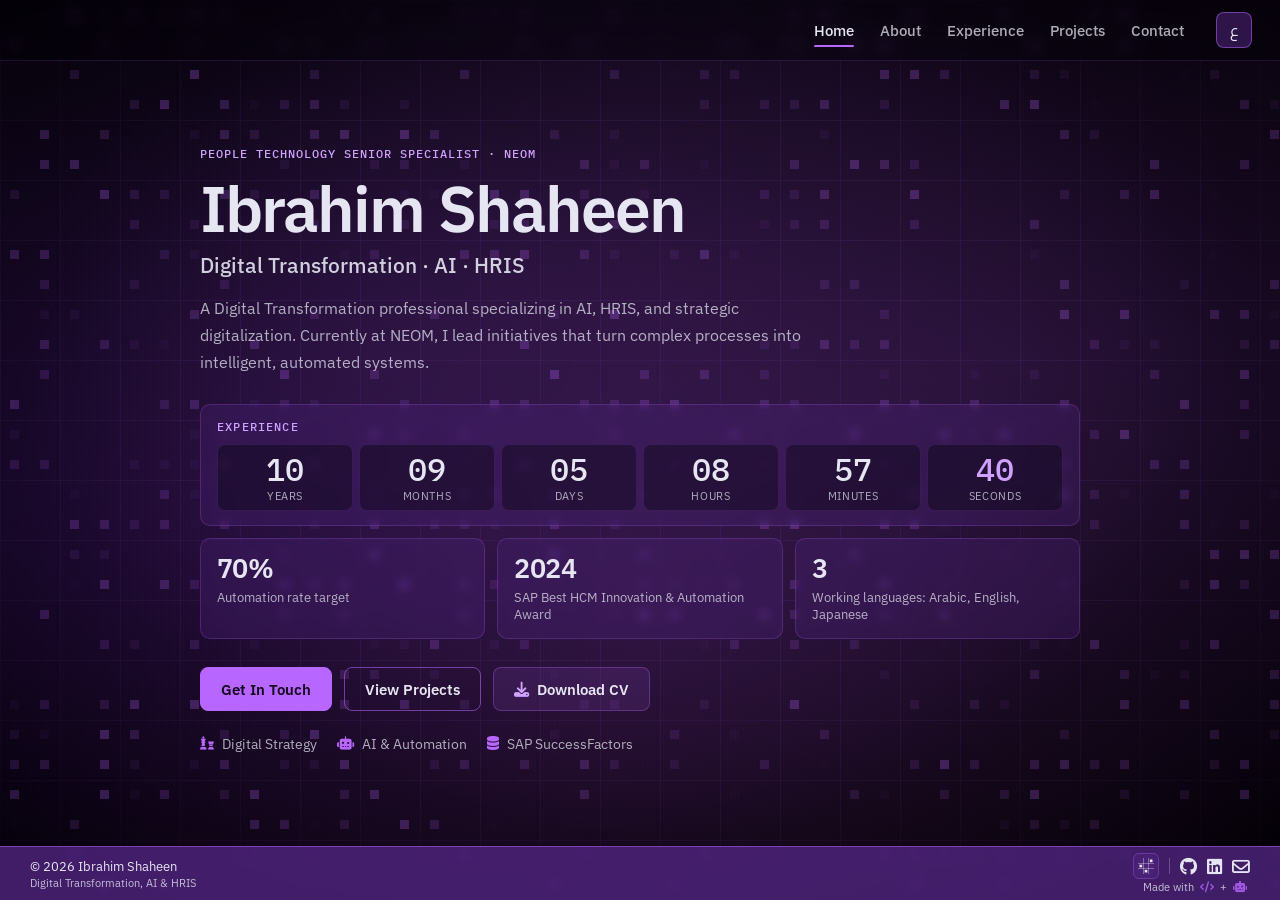
==== index.html @ 78eb13b9 "Redesign round 3: AI tools, a cleaner Experience page, readable surfaces - About: new AI Tools card " ====
<!doctype html>
<html lang="en">
    <head>
        <meta charset="UTF-8" />
        <meta http-equiv="X-UA-Compatible" content="IE=edge" />
        <meta name="viewport" content="width=device-width, initial-scale=1.0" />
        <meta
            name="description"
            content="Ibrahim Shaheen - Digital Transformation professional specializing in AI, HRIS, and strategic digitalization."
        />
        <meta property="og:title" content="Ibrahim Shaheen - Digital Transformation & AI" />
        <meta
            property="og:description"
            content="Digital Transformation professional specializing in AI, HRIS, and strategic digitalization."
        />
        <meta property="og:type" content="website" />
        <meta property="og:url" content="https://ibra.technology/" />
        <meta property="og:site_name" content="Ibra" />
        <!-- Pointed at a new filename rather than overwriting og-image.jpg, for two
             reasons: the starfield version is kept as-is so it can be switched back
             to, and social platforms cache preview images by URL — a new path forces
             LinkedIn and X to re-scrape instead of serving the old stars for weeks.
             Regenerate with tools/make-og-image.py. -->
        <meta property="og:image" content="https://ibra.technology/files/og-image-circuit.jpg" />
        <meta property="og:image:secure_url" content="https://ibra.technology/files/og-image-circuit.jpg" />
        <meta property="og:image:type" content="image/jpeg" />
        <meta property="og:image:width" content="1200" />
        <meta property="og:image:height" content="630" />
        <meta property="og:image:alt" content="Ibrahim Shaheen - Digital Transformation, AI & HRIS" />
        <meta name="twitter:card" content="summary_large_image" />
        <meta name="twitter:image" content="https://ibra.technology/files/og-image-circuit.jpg" />
        <title>Ibrahim Shaheen - Digital Transformation, AI &amp; HRIS</title>
        <link rel="icon" href="favicon.ico" sizes="any" />
        <link rel="icon" type="image/svg+xml" href="favicon.svg" />
        <link rel="icon" type="image/png" sizes="32x32" href="favicon-32.png" />
        <link rel="apple-touch-icon" href="apple-touch-icon.png" />
        <!-- Pre-paint setup, before the browser draws anything: language/direction and
             the backdrop preference, each taken from the URL (?lang=, ?backdrop=) if
             present and otherwise from storage, then remembered. Doing it here rather
             than in i18n.js means a shared link opens already in the right language
             and the backdrop never flashes in before being hidden. -->
        <script>
        (function(){
            var d=document.documentElement,q=new URLSearchParams(location.search),S=null;
            try{S=localStorage}catch(e){}
            // ?lang= wins over the stored preference, and is then remembered,
            // so a shared Arabic link keeps working as the visitor browses on.
            var lp=q.get("lang");
            var lang=((lp!==null?lp:(S&&S.getItem("lang")))==="ar")?"ar":"en";
            if(lp!==null&&S){try{S.setItem("lang",lang)}catch(e){}}
            d.setAttribute("lang",lang);
            d.setAttribute("dir",lang==="ar"?"rtl":"ltr");
            // ?backdrop=off|on, same precedence. ?stars= is what this was called
            // before the backdrop stopped being a starfield; still read so links
            // shared earlier keep working. Safe to drop once none are in use.
            var bp=q.get("backdrop");if(bp===null)bp=q.get("stars");
            var bs=S&&(S.getItem("backdrop")||S.getItem("starfield"));
            var bg=bp!==null?(bp==="off"?"off":"on"):(bs==="off"?"off":"on");
            if(bp!==null&&S){try{S.setItem("backdrop",bg)}catch(e){}}
            if(bg==="off")d.classList.add("no-backdrop");
        })();
        </script>
        <link rel="stylesheet" href="styles.css" />
        <link href="https://fonts.googleapis.com/css2?family=Cairo:wght@400;600;700&display=block" rel="stylesheet" />
        <script src="i18n.js" defer></script>
        <script src="circuit-bg.js" defer></script>
        <link href="https://fonts.googleapis.com/css2?family=IBM+Plex+Sans:wght@400;500;600;700&family=IBM+Plex+Mono:wght@400;500&display=block" rel="stylesheet">
        <link rel="preconnect" href="https://fonts.gstatic.com" crossorigin />
        <link rel="preconnect" href="https://cdnjs.cloudflare.com" crossorigin />
        <link rel="stylesheet" href="https://cdnjs.cloudflare.com/ajax/libs/font-awesome/6.6.0/css/all.min.css">
        <script type="application/ld+json">
        {
            "@context": "https://schema.org",
            "@type": "Person",
            "name": "Ibrahim Shaheen",
            "alternateName": "Ibra",
            "url": "https://ibra.technology/",
            "image": "https://ibra.technology/files/profile-thobe.webp",
            "email": "mailto:contact@ibra.technology",
            "jobTitle": "People Technology Senior Specialist",
            "description": "Digital Transformation professional specializing in AI, HRIS, and strategic digitalization.",
            "worksFor": { "@type": "Organization", "name": "NEOM" },
            "alumniOf": { "@type": "CollegeOrUniversity", "name": "Tokyo University of Technology" },
            "knowsLanguage": ["ar", "en", "ja"],
            "knowsAbout": [
                "Digital Transformation",
                "HRIS",
                "SAP SuccessFactors",
                "Applied AI",
                "Automation & RPA",
                "People Analytics"
            ],
            "award": "SAP Best HCM Innovation & Automation Award - KSA (2024)",
            "sameAs": [
                "https://github.com/ibra-exe",
                "https://www.linkedin.com/in/ibrahim-shaheen/"
            ]
        }
        </script>
    </head>

    <body>
        <!-- The purple wash and nebula clouds: depth and brand colour, kept. -->
        <div class="nebula nebula-1"></div>
        <div class="nebula nebula-2"></div>
        <div class="nebula nebula-3"></div>

        <!-- Trace grid plus the slow pixel lattice on it (circuit-bg.js). These replace
             the literal starfield: the star *dots* were the only thing that read as
             "outer space", while the purple wash behind them is just depth. -->
        <div class="circuit-grid"></div>
        <canvas id="circuit-cells" class="circuit-cells" aria-hidden="true"></canvas>

        <!-- Retired star layers. Commented out rather than deleted so this is a
             one-line revert while the new backdrop is on trial; the markup and the
             now-dead CSS go for good if it is kept.
        <div class="stars-medium"></div>
        <div class="stars-large"></div>
        <div class="star-cluster star-cluster-1"></div>
        <div class="star-cluster star-cluster-2"></div>
        <div class="star-cluster star-cluster-3"></div>
        <div class="star-cluster star-cluster-4"></div>
        <div class="bright-star bright-star-1"></div>
        <div class="bright-star bright-star-2"></div>
        <div class="bright-star bright-star-3"></div>
        <div class="bright-star bright-star-4"></div>
        <div class="bright-star bright-star-5"></div>
        <div class="bright-star bright-star-6"></div>
        -->

        

        <!-- One compact bar on every page: name (also the way home), nav, controls.
             The large name used to sit on its own row above the nav on every page,
             costing 161px - 18% of a 900px screen - before any content started.
             It now appears large only in the Home hero, where it is the headline.

             The backdrop toggle is in the footer on desktop; it is a preference, not
             something anyone visits a CV to do, so it does not earn the top-right
             corner. Phones hide the footer, so they keep a copy here (.bar-only), and
             i18n.js wires every .backdrop-toggle rather than a single id. -->
        <div class="site-bar">
            <header><h1><a href="home.html" class="bar-name" onclick="event.preventDefault(); loadContent('home.html')" data-ar="إبراهيم شاهين">Ibrahim Shaheen</a></h1></header>
            <nav class="navbar" aria-label="Primary">
            <a href="home.html" onclick="event.preventDefault(); loadContent('home.html')"><i class="fas fa-house"></i><span data-ar="الرئيسية">Home</span></a>
            <a href="about.html" onclick="event.preventDefault(); loadContent('about.html')"><i class="fas fa-user"></i><span data-ar="نبذة">About</span></a>
            <a href="experience.html" onclick="event.preventDefault(); loadContent('experience.html')"><i class="fas fa-briefcase"></i><span data-ar="الخبرة">Experience</span></a>
            <a href="projects.html" onclick="event.preventDefault(); loadContent('projects.html')"><i class="fas fa-folder-open"></i><span data-ar="المشاريع">Projects</span></a>
            <a href="contact.html" onclick="event.preventDefault(); loadContent('contact.html')"><i class="fas fa-envelope"></i><span data-ar="تواصل">Contact</span></a>
        </nav>
            <div class="bar-controls">
                <button type="button" class="backdrop-toggle bar-only" aria-pressed="true" aria-label="Turn off the background">
                    <svg class="backdrop-icon" viewBox="0 0 24 24" width="24" height="24" aria-hidden="true" focusable="false">
                <g fill="none" stroke="currentColor" stroke-width="1" opacity="0.55" shape-rendering="crispEdges">
                    <path d="M8.5 0v24M15.5 0v24M0 8.5h24M0 15.5h24" />
                </g>
                <g fill="currentColor">
                    <rect x="2.25" y="10" width="4" height="4" />
                    <rect x="17.75" y="2.25" width="4" height="4" />
                    <rect x="10" y="17.75" width="4" height="4" />
                </g>
            </svg>
                </button>
                <button type="button" id="lang-toggle" class="lang-toggle" aria-label="التبديل إلى العربية">ع</button>
            </div>
        </div>

        <iframe id="contentFrame" src="home.html" title="Page Content" allowtransparency="true"></iframe>

        <footer>
            <div class="footer-content">
                <div class="footer-section">
                    <div class="copyright">© <span id="year">2026</span> <span data-ar="إبراهيم شاهين">Ibrahim Shaheen</span></div>
                    <div class="footer-tagline" data-ar="التحوّل الرقمي، الذكاء الاصطناعي، وأنظمة الموارد البشرية">
                        Digital Transformation, AI &amp; HRIS
                    </div>
                </div>

                <div class="footer-section">
                    <div class="social-links-footer">
                        <button type="button" class="backdrop-toggle footer-only" aria-pressed="true" aria-label="Turn off the background">
                            <svg class="backdrop-icon" viewBox="0 0 24 24" width="24" height="24" aria-hidden="true" focusable="false">
                <g fill="none" stroke="currentColor" stroke-width="1" opacity="0.55" shape-rendering="crispEdges">
                    <path d="M8.5 0v24M15.5 0v24M0 8.5h24M0 15.5h24" />
                </g>
                <g fill="currentColor">
                    <rect x="2.25" y="10" width="4" height="4" />
                    <rect x="17.75" y="2.25" width="4" height="4" />
                    <rect x="10" y="17.75" width="4" height="4" />
                </g>
            </svg>
                        </button>
                        <span class="footer-divider" aria-hidden="true"></span>
                        <a
                            href="https://github.com/ibra-exe"
                            target="_blank"
                            rel="noopener"
                            aria-label="GitHub"
                            ><i class="fab fa-github"></i
                        ></a>
                        <a
                            href="https://www.linkedin.com/in/ibrahim-shaheen/"
                            target="_blank"
                            rel="noopener"
                            aria-label="LinkedIn"
                            ><i class="fab fa-linkedin"></i
                        ></a>
                        <!-- X (hidden for now)
                        <a
                            href="https://x.com/ibrahimium"
                            target="_blank"
                            rel="noopener"
                            aria-label="X"
                            class="x-icon"
                            >𝕏</a
                        >
                        -->
                        <a href="mailto:contact@ibra.technology" aria-label="Email"
                            ><i class="far fa-envelope"></i
                        ></a>
                    </div>
                    <div class="footer-credit">
                        Made with <i class="fas fa-code"></i> +
                        <i class="fas fa-robot"></i>
                    </div>
                </div>
            </div>

        </footer>

        <script>
            // Keep the footer year current without touching the markup each January
            (function () {
                const y = document.getElementById("year");
                if (y) y.textContent = new Date().getFullYear();
            })();

            const frame = document.getElementById("contentFrame");

            function resizeFrame() {
                try {
                    const body = frame.contentDocument && frame.contentDocument.body;
                    if (body) {
                        frame.style.height = "0px";
                        frame.style.height = body.scrollHeight + "px";
                    }
                } catch(e) {}
            }

            /* ---- Shareable URLs ----
               The visible page lives in the query string (?page=projects) rather
               than a #fragment, on purpose: assigning location.hash triggers the
               browser's scroll-to-fragment behaviour, which is the same class of
               bug as the iOS viewport jump that `href="#"` used to cause here.
               pushState never scrolls.
               Preferences (?lang, ?stars) are read pre-paint in <head> and are
               kept in the URL by i18n.js, so whatever is in the address bar is
               always a faithful, shareable snapshot of what you are looking at. */
            const PAGES = ["home", "about", "experience", "projects", "contact"];
            const TITLES = {
                home: "Ibrahim Shaheen - Digital Transformation, AI & HRIS",
                about: "About - Ibrahim Shaheen",
                experience: "Experience - Ibrahim Shaheen",
                projects: "Projects - Ibrahim Shaheen",
                contact: "Contact - Ibrahim Shaheen"
            };

            /* Whitelisted so ?page= can never point the iframe somewhere unintended
               (e.g. a protocol-relative //host path). */
            function pageFromUrl() {
                const p = new URLSearchParams(location.search).get("page");
                return PAGES.indexOf(p) !== -1 ? p : "home";
            }

            function setActiveNav(page) {
                document.querySelectorAll(".navbar a").forEach(function (a) {
                    if (a.getAttribute("href") === page + ".html") {
                        a.setAttribute("aria-current", "page");
                    } else {
                        a.removeAttribute("aria-current");
                    }
                });
            }

            /* Tracked in a variable, not read back off the src attribute: writing to
               src (even to the value it already has) starts a navigation and pushes a
               history entry. Seeded with the value hardcoded in the markup. */
            let currentPage = "home";
            document.documentElement.dataset.page = "home";

            function applyPage(page, history_mode) {
                if (currentPage !== page) {
                    /* location.replace, not frame.src: assigning src pushes a session
                       history entry for the iframe, so every tab change cost TWO
                       entries and Back rewound the iframe while the parent URL stood
                       still. replace() swaps the frame's entry in place, leaving our
                       pushState entries as the only ones Back/Forward walks. */
                    const target = page + ".html";
                    try { frame.contentWindow.location.replace(target); }
                    catch (e) { frame.src = target; }
                    frame.dataset.page = page;
                    document.documentElement.dataset.page = page;
                    currentPage = page;
                }
                document.title = TITLES[page];
                frame.setAttribute("title", TITLES[page]);
                setActiveNav(page);
                if (history_mode) {
                    const q = new URLSearchParams(location.search);
                    if (page === "home") q.delete("page"); else q.set("page", page);
                    const qs = q.toString();
                    history[history_mode](
                        { page: page },
                        "",
                        location.pathname + (qs ? "?" + qs : "")
                    );
                }
            }

            // Accepts "projects" or the legacy "projects.html" used by in-page links
            function loadContent(page) {
                applyPage(String(page).replace(/\.html$/, ""), "pushState");
            }

            // Back/Forward should walk the tabs, not desync from them
            window.addEventListener("popstate", function () {
                applyPage(pageFromUrl(), null);
            });

            // Honour ?page= on arrival (the iframe's hardcoded src covers no-JS)
            applyPage(pageFromUrl(), "replaceState");

            // Projects opens its details in a dialog inside the frame; dim the bar and
            // footer around it. Same-origin messages only.
            window.addEventListener("message", function (e) {
                if (e.origin !== location.origin || !e.data || e.data.type !== "project-dialog") return;
                document.documentElement.classList.toggle("frame-modal", !!e.data.open);
            });

            frame.addEventListener("load", function () {
                document.documentElement.classList.remove("frame-modal");
                resizeFrame();
                try { window.i18nApply(frame.contentDocument); } catch(e) {}
                try {
                    const observer = new ResizeObserver(resizeFrame);
                    observer.observe(frame.contentDocument.body);
                } catch(e) {}
            });
        </script>
    </body>
</html>
---- styles.css ----
:root {
    --primary-color: #502580;
    --primary-hover: #6f3399;
    --text-color: #e6e6f2;
    --glow-color: #b766ff;
    --font-main: 'Chakra Petch', 'Arial', sans-serif;
    --font-special: 'Orbitron', sans-serif;
    --footer-height: 55px;
}

/* `*` does NOT match ::before/::after, and box-sizing is not inherited, so
   pseudo-elements were silently falling back to content-box. That is what kept the
   timeline circles off-centre: .left::after sets width:24px AND border:3px, so it
   painted 30px wide and its visual centre sat 3px right of where `left` implied.
   Including the pseudo-elements here makes width mean the painted width, so the
   circle maths finally matches what you see.
   Verified safe: the only other pseudo-elements that touch border/padding are
   body::before / body::after, and both set `border: none; padding: 0`. */
*,
*::before,
*::after {
    box-sizing: border-box;
    margin: 0;
    padding: 0;
}

html {
    width: 100%;
    height: 100%;
    overflow: hidden;
    margin: 0;
    padding: 0;
    border: none;
    outline: none;
    -webkit-text-size-adjust: 100%;
    text-size-adjust: 100%;
}

body {
    width: 100%;
    height: 100%;
    overflow: hidden;
    margin: 0;
    padding: 0;
    padding-bottom: var(--footer-height);
    border: none;
    outline: none;
    font-family: var(--font-main);
    background-color: #020004;
    color: var(--text-color);
    position: relative;
    display: flex;
    flex-direction: column;
    -webkit-tap-highlight-color: rgba(183, 102, 255, 0.2);
}

/* CSS-based space background */
body::before {
    content: '';
    position: absolute;
    top: 0;
    left: 0;
    right: 0;
    bottom: 0;
    width: 100vw;
    height: 100vh;
    background: 
        radial-gradient(ellipse at 30% 40%, rgba(80, 37, 128, 0.25) 0%, rgba(0, 0, 0, 0) 70%),
        radial-gradient(ellipse at 80% 40%, rgba(111, 51, 153, 0.25) 0%, rgba(0, 0, 0, 0) 70%),
        radial-gradient(ellipse at 50% 70%, rgba(173, 78, 188, 0.15) 0%, rgba(0, 0, 0, 0) 75%),
        radial-gradient(ellipse at 15% 60%, rgba(68, 14, 132, 0.2) 0%, rgba(0, 0, 0, 0) 60%);
    z-index: -3;
    pointer-events: none;
    border: none;
    outline: none;
    box-shadow: none;
    margin: 0;
    padding: 0;
}

/* Stars effect - First layer (small stars) */
body::after {
    content: '';
    position: fixed;
    top: 0;
    left: 0;
    right: 0;
    bottom: 0;
    width: 100vw;
    height: 100vh;
    background-image: 
        radial-gradient(1px 1px at 17px 41px, #fff, rgba(0, 0, 0, 0)),
        radial-gradient(1px 1px at 53px 76px, #fff, rgba(0, 0, 0, 0)),
        radial-gradient(1px 1px at 85px 112px, #fff, rgba(0, 0, 0, 0)),
        radial-gradient(1px 1px at 119px 163px, #fff, rgba(0, 0, 0, 0)),
        radial-gradient(1px 1px at 142px 203px, #fff, rgba(0, 0, 0, 0)),
        radial-gradient(1px 1px at 176px 267px, #fff, rgba(0, 0, 0, 0)),
        radial-gradient(1px 1px at 211px 321px, #fff, rgba(0, 0, 0, 0)),
        radial-gradient(1px 1px at 237px 298px, #fff, rgba(0, 0, 0, 0)),
        radial-gradient(1px 1px at 269px 247px, #fff, rgba(0, 0, 0, 0)),
        radial-gradient(1px 1px at 293px 188px, #fff, rgba(0, 0, 0, 0)),
        radial-gradient(1px 1px at 318px 143px, #fff, rgba(0, 0, 0, 0)),
        radial-gradient(1px 1px at 342px 205px, #fff, rgba(0, 0, 0, 0)),
        radial-gradient(1px 1px at 367px 264px, #fff, rgba(0, 0, 0, 0)),
        radial-gradient(1px 1px at 389px 307px, #fff, rgba(0, 0, 0, 0)),
        radial-gradient(1px 1px at 418px 371px, #fff, rgba(0, 0, 0, 0)),
        radial-gradient(1px 1px at 437px 432px, #fff, rgba(0, 0, 0, 0)),
        radial-gradient(1px 1px at 461px 488px, #fff, rgba(0, 0, 0, 0)),
        radial-gradient(1px 1px at 482px 537px, #fff, rgba(0, 0, 0, 0)),
        radial-gradient(1px 1px at 513px 583px, #fff, rgba(0, 0, 0, 0)),
        radial-gradient(1px 1px at 546px 561px, #fff, rgba(0, 0, 0, 0)),
        radial-gradient(1px 1px at 573px 512px, #fff, rgba(0, 0, 0, 0)),
        radial-gradient(1px 1px at 594px 464px, #fff, rgba(0, 0, 0, 0)),
        radial-gradient(1px 1px at 623px 423px, #fff, rgba(0, 0, 0, 0)),
        radial-gradient(1px 1px at 651px 391px, #fff, rgba(0, 0, 0, 0)),
        radial-gradient(1px 1px at 678px 342px, #fff, rgba(0, 0, 0, 0)),
        radial-gradient(1px 1px at 703px 312px, #fff, rgba(0, 0, 0, 0)),
        radial-gradient(1px 1px at 731px 356px, #fff, rgba(0, 0, 0, 0)),
        radial-gradient(1px 1px at 763px 419px, #fff, rgba(0, 0, 0, 0)),
        radial-gradient(1px 1px at 792px 463px, #fff, rgba(0, 0, 0, 0)),
        radial-gradient(1px 1px at 824px 412px, #fff, rgba(0, 0, 0, 0)),
        radial-gradient(1px 1px at 857px 367px, #fff, rgba(0, 0, 0, 0)),
        radial-gradient(1px 1px at 889px 337px, #fff, rgba(0, 0, 0, 0)),
        radial-gradient(1px 1px at 915px 403px, #fff, rgba(0, 0, 0, 0)),
        radial-gradient(1px 1px at 943px 467px, #fff, rgba(0, 0, 0, 0)),
        radial-gradient(1px 1px at 973px 517px, #fff, rgba(0, 0, 0, 0)),
        radial-gradient(1px 1px at 998px 553px, #fff, rgba(0, 0, 0, 0));
    background-size: 1000px 600px;
    background-repeat: repeat;
    z-index: -1;
    opacity: 0.7;
    pointer-events: none;
    border: none;
    outline: none;
    box-shadow: none;
    margin: 0;
    padding: 0;
}

/* Second layer of stars (medium stars) */
.stars-medium {
    position: fixed;
    top: 0;
    left: 0;
    right: 0;
    bottom: 0;
    width: 100vw;
    height: 100vh;
    background-image: 
        radial-gradient(1.5px 1.5px at 39px 47px, #fff, rgba(0, 0, 0, 0)),
        radial-gradient(1.5px 1.5px at 87px 94px, #fff, rgba(0, 0, 0, 0)),
        radial-gradient(1.5px 1.5px at 132px 158px, #fff, rgba(0, 0, 0, 0)),
        radial-gradient(1.5px 1.5px at 183px 219px, #fff, rgba(0, 0, 0, 0)),
        radial-gradient(1.5px 1.5px at 227px 173px, #fff, rgba(0, 0, 0, 0)),
        radial-gradient(1.5px 1.5px at 271px 129px, #fff, rgba(0, 0, 0, 0)),
        radial-gradient(1.5px 1.5px at 317px 203px, #fff, rgba(0, 0, 0, 0)),
        radial-gradient(1.5px 1.5px at 361px 257px, #fff, rgba(0, 0, 0, 0)),
        radial-gradient(1.5px 1.5px at 408px 309px, #fff, rgba(0, 0, 0, 0)),
        radial-gradient(1.5px 1.5px at 453px 363px, #fff, rgba(0, 0, 0, 0)),
        radial-gradient(1.5px 1.5px at 496px 312px, #fff, rgba(0, 0, 0, 0)),
        radial-gradient(1.5px 1.5px at 543px 264px, #fff, rgba(0, 0, 0, 0)),
        radial-gradient(1.5px 1.5px at 587px 318px, #fff, rgba(0, 0, 0, 0)),
        radial-gradient(1.5px 1.5px at 631px 371px, #fff, rgba(0, 0, 0, 0)),
        radial-gradient(1.5px 1.5px at 679px 427px, #fff, rgba(0, 0, 0, 0)),
        radial-gradient(1.5px 1.5px at 723px 489px, #fff, rgba(0, 0, 0, 0)),
        radial-gradient(1.5px 1.5px at 776px 537px, #fff, rgba(0, 0, 0, 0)),
        radial-gradient(1.5px 1.5px at 823px 479px, #fff, rgba(0, 0, 0, 0)),
        radial-gradient(1.5px 1.5px at 872px 417px, #fff, rgba(0, 0, 0, 0)),
        radial-gradient(1.5px 1.5px at 916px 357px, #fff, rgba(0, 0, 0, 0));
    background-size: 950px 650px;
    background-repeat: repeat;
    z-index: -1;
    opacity: 0.35;
    border: none;
    outline: none;
    box-shadow: none;
    margin: 0;
    padding: 0;
}

/* Third layer of stars (large stars) */
.stars-large {
    position: fixed;
    top: 0;
    left: 0;
    right: 0;
    bottom: 0;
    width: 100vw;
    height: 100vh;
    background-image: 
        radial-gradient(2px 2px at 67px 83px, rgba(255, 255, 255, 0.9), rgba(0, 0, 0, 0)),
        radial-gradient(2px 2px at 132px 163px, rgba(255, 255, 255, 0.9), rgba(0, 0, 0, 0)),
        radial-gradient(2px 2px at 194px 237px, rgba(255, 255, 255, 0.9), rgba(0, 0, 0, 0)),
        radial-gradient(2px 2px at 263px 194px, rgba(255, 255, 255, 0.9), rgba(0, 0, 0, 0)),
        radial-gradient(2px 2px at 337px 283px, rgba(255, 255, 255, 0.9), rgba(0, 0, 0, 0)),
        radial-gradient(2px 2px at 413px 349px, rgba(255, 255, 255, 0.9), rgba(0, 0, 0, 0)),
        radial-gradient(2px 2px at 476px 417px, rgba(255, 255, 255, 0.9), rgba(0, 0, 0, 0)),
        radial-gradient(2px 2px at 524px 358px, rgba(255, 255, 255, 0.9), rgba(0, 0, 0, 0)),
        radial-gradient(2px 2px at 591px 293px, rgba(255, 255, 255, 0.9), rgba(0, 0, 0, 0)),
        radial-gradient(2px 2px at 657px 346px, rgba(255, 255, 255, 0.9), rgba(0, 0, 0, 0)),
        radial-gradient(2px 2px at 713px 413px, rgba(255, 255, 255, 0.9), rgba(0, 0, 0, 0)),
        radial-gradient(2px 2px at 773px 481px, rgba(255, 255, 255, 0.9), rgba(0, 0, 0, 0)),
        radial-gradient(2px 2px at 827px 423px, rgba(255, 255, 255, 0.9), rgba(0, 0, 0, 0)),
        radial-gradient(2px 2px at 895px 371px, rgba(255, 255, 255, 0.9), rgba(0, 0, 0, 0));
    background-size: 900px 700px;
    background-repeat: repeat;
    z-index: -1;
    opacity: 0.3;
    border: none;
    outline: none;
    box-shadow: none;
    margin: 0;
    padding: 0;
}

/* Special bright stars - More randomly positioned */
.bright-star {
    position: fixed;
    width: 3px;
    height: 3px;
    background: rgba(255, 255, 255, 0.9);
    border-radius: 50%;
    box-shadow: 0 0 10px 2px rgba(255, 255, 255, 0.8), 0 0 20px 6px var(--glow-color);
    z-index: -1;
    pointer-events: none;
    border: none;
    outline: none;
    margin: 0;
    padding: 0;
}
.bright-star-1 {
    top: 15%;
    left: 23%;
}

.bright-star-2 {
    top: 42%;
    left: 78%;
}

.bright-star-3 {
    top: 73%;
    left: 33%;
}

.bright-star-4 {
    top: 27%;
    left: 57%;
}

.bright-star-5 {
    top: 63%;
    left: 82%;
}

.bright-star-6 {
    top: 82%;
    left: 12%;
}

/* Star nebula effect */
.nebula {
    position: fixed;
    top: 0;
    left: 0;
    width: 100vw;
    height: 100vh;
    right: 0;
    bottom: 0;
    pointer-events: none;
    z-index: -1;
    opacity: 0.15;
    border: none;
    outline: none;
    box-shadow: none;
    margin: 0;
    padding: 0;
}

.nebula-1 {
    background: radial-gradient(ellipse at 30% 40%, rgba(183, 102, 255, 0.15) 0%, rgba(0, 0, 0, 0) 70%);
}

.nebula-2 {
    background: radial-gradient(ellipse at 70% 60%, rgba(132, 61, 198, 0.15) 0%, rgba(0, 0, 0, 0) 70%);
}

.nebula-3 {
    background: radial-gradient(ellipse at 50% 20%, rgba(168, 99, 230, 0.15) 0%, rgba(0, 0, 0, 0) 70%);
}

header {
    font-family: var(--font-special);
    font-size: 3rem;
    text-align: center;
    padding: 15px 0;
    margin: 20px 0 10px;
    text-shadow: 0 0 8px var(--glow-color);
    flex-shrink: 0;
}

.navbar {
    text-align: center;
    margin-bottom: 15px;
    padding: 0 10px;
    flex-shrink: 0;
}

.navbar a {
    display: inline-block;
    padding: 10px 20px;
    margin: 0 10px;
    background-color: var(--primary-color);
    color: var(--text-color);
    text-decoration: none;
    border-radius: 5px;
    transition: background-color 0.15s, transform 0.15s;
}

/* Nav icons are for the mobile bottom bar only; hidden on desktop */
.navbar a i {
    display: none;
}

.navbar a:hover {
    background-color: var(--primary-hover);
    transform: translateY(-3px);
}

footer {
    text-align: center;
    padding: 6px 0;
    background-color: rgba(80, 37, 128, 0.8);
    color: var(--text-color);
    position: fixed;
    bottom: 0;
    left: 0;
    right: 0;
    width: 100%;
    border-top: 1px solid rgba(183, 102, 255, 0.5);
    -webkit-backdrop-filter: blur(5px);
    backdrop-filter: blur(5px);
    z-index: 100;
}

.footer-content {
    display: flex;
    justify-content: space-between;
    align-items: center;
    width: 100%;
    padding: 0 30px;
    box-sizing: border-box;
}

.footer-section {
    flex: 1;
    display: flex;
    flex-direction: column;
    align-items: flex-start;
}

.footer-section:last-child {
    align-items: flex-end;
}

.copyright {
    font-family: var(--font-main);
    font-size: 0.8rem;
    margin-bottom: 1px;
    text-align: left;
}

.footer-tagline {
    font-size: 0.7rem;
    opacity: 0.8;
    text-align: left;
}

.social-links-footer {
    display: flex;
    gap: 10px;
    margin-bottom: 1px;
    justify-content: flex-end;
}

.social-links-footer a {
    color: var(--text-color);
    font-size: 1.1rem;
    transition: color 0.3s, transform 0.3s;
}

.social-links-footer a:hover {
    color: var(--glow-color);
    transform: translateY(-2px);
}

.footer-credit {
    font-size: 0.7rem;
    opacity: 0.8;
    text-align: right;
}

.footer-credit i {
    color: var(--glow-color);
    margin: 0 3px;
}

footer a, footer a:hover {
    color: inherit;
    text-decoration: none;
    transition: color 0.3s;
}

footer a:hover {
    color: #e0e0e0;
}

.home-container {
    position: relative;
    min-height: 100%;
    width: 100%;
    display: flex;
    justify-content: center;
    align-items: flex-start;
    overflow: visible;
    padding: 15px 10px 25px;
}

.home-layout {
    display: flex;
    flex-direction: column;
    align-items: center;
    max-width: 680px;
    width: 100%;
    z-index: 2;
    gap: 20px;
}

.home-top-row {
    display: flex;
    flex-direction: row;
    align-items: center;
    gap: 40px;
    width: 100%;
}

.home-photo {
    display: flex;
    justify-content: center;
    align-items: center;
    flex-shrink: 0;
}

.home-photo .profile-frame {
    width: 220px;
    border: 2px solid var(--glow-color);
    border-radius: 10px;
    padding: 5px;
    box-shadow: 0 0 15px var(--glow-color);
    background-color: rgba(0, 0, 0, 0.3);
}

#home-profile-pic {
    width: 100%;
    display: block;
    border-radius: 5px;
}

@media screen and (max-width: 700px) {
    .home-layout {
        gap: 15px;
    }

    .home-top-row {
        flex-direction: column;
        align-items: center;
        gap: 15px;
    }

    .home-photo .profile-frame {
        width: 140px;
    }

    .home-text-box {
        text-align: center;
        width: 100%;
    }

    /* The three highlight cards deliberately do NOT stack here. They used to, from
       700px down, which left three ~200px cards in a column with half the width
       empty on a 610px screen. The column layout that mobile actually wants — cards
       full width, icon beside the text rather than above it — is defined in the
       600px block further down, and it is the only place that needs it. Everything
       this used to declare (flex-direction, width, gap, justify-content) is either
       restated there or comes from the base rules, so removing it lost nothing.
       Between 601 and 700px the cards now sit in a row at max-width 180px: three of
       those plus two 12px gaps is 564px, inside the 570px of content width a 610px
       viewport gives, and flex-shrink covers the last few pixels down to 601. */

    .cta-buttons {
        flex-direction: column;
        align-items: center;
        width: 100%;
    }

    .cta-button {
        width: 100%;
        max-width: 320px;
    }
}

.home-content-wrapper {
    position: relative;
    z-index: 2;
    max-width: 800px;
    width: 100%;
    padding: 20px;
    display: flex;
    flex-direction: column;
    align-items: center;
}

.home-text-box {
    background: rgba(80, 37, 128, 0.25);
    border: 1px solid rgba(183, 102, 255, 0.3);
    border-radius: 10px;
    padding: 20px 25px;
    -webkit-backdrop-filter: blur(8px);
    backdrop-filter: blur(8px);
    box-shadow: 0 0 20px rgba(183, 102, 255, 0.1);
    flex: 1;
}

.home-content {
    font-family: var(--font-main);
    font-size: 1.2rem;
    color: var(--text-color);
    text-align: left;
    white-space: pre-wrap;
    overflow: visible;
    min-height: 80px;
    max-width: 800px;
    position: relative;
    padding-bottom: 10px;
    line-height: 1.5;
}

/* Typewriter caret.

   This used to be `position: absolute` with no offsets, which leaves the browser
   to resolve its STATIC POSITION — the spot it "would have" occupied in flow.
   Engines disagree about that in a right-to-left context, and WebKit gets it
   wrong: in Arabic on iOS Safari the cursor drifted to the wrong side, and the
   out-of-flow box could paint past the content edge, nudging the layout sideways
   a line at a time before snapping back.

   Letting it flow inline removes the guesswork entirely: the inline formatter
   puts it after the last character in LTR and to the left of it in RTL, by
   construction. It costs one character of width on the final line, which the
   typewriter's height measurement already accounts for since the ::after exists
   during that measurement either way. */
.home-content::after {
    content: '_';
    display: inline;
    animation: blink-caret 0.75s step-end infinite;
}

/* Cursor blinking animation - modified to not affect layout */
@keyframes blink-caret {
    from, to { opacity: 0; }
    50% { opacity: 1; }
}

.home-highlights {
    display: flex;
    justify-content: center;
    gap: 20px;
    margin-bottom: 30px;
    width: 100%;
}

.highlight-item {
    background-color: rgba(80, 37, 128, 0.3);
    border-radius: 8px;
    padding: 15px;
    display: flex;
    flex-direction: column;
    align-items: center;
    transition: transform 0.3s, box-shadow 0.3s;
    -webkit-backdrop-filter: blur(5px);
    backdrop-filter: blur(5px);
    border: 1px solid rgba(183, 102, 255, 0.2);
    flex: 1;
    max-width: 200px;
}

.highlight-item:hover {
    transform: translateY(-5px);
    box-shadow: 0 5px 15px rgba(183, 102, 255, 0.3);
}

.highlight-icon {
    font-size: 2rem;
    margin-bottom: 10px;
    color: var(--glow-color);
}

.highlight-text {
    font-family: var(--font-main);
    font-weight: 500;
    font-size: 0.9rem;
    text-align: center;
}

.cta-buttons {
    display: flex;
    justify-content: center;
    gap: 20px;
    margin-top: 10px;
}

.cta-button {
    font-family: var(--font-main);
    font-weight: 500;
    font-size: 1rem;
    padding: 10px 20px;
    min-width: 170px;
    background-color: var(--primary-color);
    color: var(--text-color);
    text-decoration: none;
    border-radius: 5px;
    transition: background-color 0.3s, transform 0.3s;
    text-align: center;
    border: 1px solid rgba(183, 102, 255, 0.5);
}

.cta-button:hover {
    background-color: var(--primary-hover);
    transform: translateY(-3px);
    box-shadow: 0 5px 15px rgba(183, 102, 255, 0.3);
}

/* Media Queries for Responsive Design */

@media screen and (max-width: 900px) {
    header {
        font-size: 2.5rem;
        margin: 15px 0 8px;
        padding: 10px 0;
    }

    .navbar a {
        padding: 8px 16px;
        margin: 3px 5px;
        font-size: 0.9rem;
    }

    .home-content {
        font-size: 1.2rem;
        min-height: 100px;
    }

    .home-highlights {
        gap: 12px;
    }

    .highlight-item {
        padding: 12px;
        max-width: 180px;
    }

    .highlight-text {
        font-size: 0.8rem;
    }

    .highlight-icon {
        font-size: 1.5rem;
    }

    .profile-container {
        margin-bottom: 10px;
    }

    .about-info {
        max-height: none;
    }

    .contact-grid {
        grid-template-columns: 1fr 1fr;
    }

}

@media screen and (max-width: 600px) {

    .navbar {
        gap: 0;
        margin-bottom: 8px;
    }

    .home-container {
        padding: 10px 8px;
    }

    .home-content {
        font-size: 0.95rem;
        min-height: 70px;
        margin-bottom: 15px;
    }

    .home-content-wrapper {
        padding: 8px;
    }

    .home-highlights {
        flex-direction: column;
        align-items: center;
        gap: 8px;
    }

    .highlight-item {
        width: 100%;
        max-width: 280px;
        padding: 12px;
        flex-direction: row;
        gap: 12px;
    }

    .highlight-icon {
        font-size: 1.3rem;
        margin-bottom: 0;
    }

    .highlight-text {
        font-size: 0.8rem;
    }

    .cta-buttons {
        flex-direction: column;
        gap: 8px;
        width: 100%;
        max-width: 280px;
    }

    .cta-button {
        font-size: 0.85rem;
        padding: 12px 16px;
        min-height: 44px;
        display: flex;
        align-items: center;
        justify-content: center;
    }

    .contact-grid {
        grid-template-columns: 1fr;
    }

    .contact-card {
        min-height: 44px;
        gap: 12px;
    }

    .footer-content {
        flex-direction: row;
        gap: 8px;
    }

    .footer-tagline {
        font-size: 0.55rem;
    }

    .social-links-footer a {
        font-size: 1rem;
    }

    .footer-credit {
        font-size: 0.55rem;
    }

    .project-title {
        font-size: 1.05rem;
    }

    .project-description {
        font-size: 0.85rem;
    }

    .project-link {
        min-height: 44px;
    }

    footer {
        padding: 4px 8px;
        flex-direction: row;
        align-items: center;
        justify-content: space-between;
    }

    .footer-content {
        padding: 0 10px;
    }

    .nebula {
        opacity: 0.08;
    }

    .star-cluster {
        display: none;
    }
}

@media screen and (max-width: 380px) {

    .home-content {
        font-size: 0.85rem;
        min-height: 60px;
    }

    .home-content-wrapper {
        padding: 5px;
    }

    .highlight-item {
        max-width: 100%;
        padding: 10px;
    }

    .highlight-text {
        font-size: 0.75rem;
    }

    .highlight-icon {
        font-size: 1.1rem;
    }

    .cta-button {
        font-size: 0.8rem;
        padding: 10px 14px;
    }

    .footer-content {
        padding: 3px 6px;
    }

    .footer-tagline {
        font-size: 0.52rem;
    }

    .social-links-footer a {
        font-size: 1rem;
    }

    .footer-credit {
        font-size: 0.52rem;
    }

    .project-title {
        font-size: 0.95rem;
    }

    .project-description {
        font-size: 0.8rem;
    }

}

.x-icon {
    font-size: 1.1rem;
    font-weight: bold;
    display: inline-flex;
    align-items: center;
    justify-content: center;
}

.about-container {
    display: flex;
    align-items: center;
    justify-content: center;
    padding: 20px 15px;
}

.about-content {
    max-width: 1000px;
    width: 100%;
}

.about-heading {
    font-family: var(--font-special);
    font-size: 2.5rem;
    margin-bottom: 5px;
    text-align: center;
    text-shadow: 0 0 8px var(--glow-color);
}

.about-grid {
    display: grid;
    grid-template-columns: 1fr 2fr;
    gap: 20px;
    align-items: start;
}

.profile-container {
    display: flex;
    flex-direction: column;
    align-items: center;
}

.profile-frame {
    border: 2px solid var(--glow-color);
    border-radius: 10px;
    padding: 5px;
    box-shadow: 0 0 15px var(--glow-color);
    background-color: rgba(0, 0, 0, 0.3);
    margin-bottom: 15px;
    position: relative;
    overflow: hidden;
    width: 100%;
    max-width: 210px;
}

#profile-pic {
    width: 100%;
    max-width: 100%;
    height: auto;
    aspect-ratio: 1 / 1;
    display: block;
    border-radius: 5px;
    opacity: 0;
    transition: opacity 1s ease-in-out;
}

.fade-in {
    opacity: 1 !important;
}

.about-info {
    background-color: rgba(80, 37, 128, 0.2);
    border-radius: 10px;
    padding: 15px;
    -webkit-backdrop-filter: blur(5px);
    backdrop-filter: blur(5px);
    border: 1px solid rgba(183, 102, 255, 0.2);
}

/* Inner scroll box only on desktop; phones/tablets scroll the whole page in the iframe */
@media screen and (min-width: 901px) {
    .about-info {
        max-height: 400px;
        overflow-y: auto;
    }
}

/* Custom scrollbar for webkit browsers */
.about-info::-webkit-scrollbar {
    width: 8px;
}
.about-info::-webkit-scrollbar-track {
    background: rgba(0, 0, 0, 0.1);
    border-radius: 4px;
}
.about-info::-webkit-scrollbar-thumb {
    background: rgba(183, 102, 255, 0.5);
    border-radius: 4px;
}

.about-text {
    font-family: var(--font-main);
    font-size: 1rem;
    color: var(--text-color);
    white-space: pre-wrap;
    line-height: 1.5;
    margin-bottom: 15px;
    min-height: 200px;
}

.skills-section {
    margin-top: 15px;
}

.skills-heading {
    font-family: var(--font-main);
    font-weight: 700;
    font-size: 1.5rem;
    margin-bottom: 10px;
}

.skills-grid {
    display: grid;
    grid-template-columns: repeat(2, 1fr);
    gap: 10px;
}

.skill-item {
    background-color: rgba(80, 37, 128, 0.4);
    border-radius: 5px;
    padding: 10px;
    display: flex;
    align-items: center;
    gap: 10px;
    transition: transform 0.3s, box-shadow 0.3s;
}

.skill-item:hover {
    transform: translateY(-3px);
    box-shadow: 0 3px 10px rgba(183, 102, 255, 0.3);
}

.skill-item i {
    color: var(--glow-color);
    font-size: 1.2rem;
}

.contact-container {
    display: flex;
    flex-direction: column;
    align-items: center;
    max-width: 1200px;
    margin: 0 auto;
    padding: 10px 20px;
}

.contact-heading {
    font-family: var(--font-special);
    font-size: 2.5rem;
    margin-bottom: 0px;
    text-align: center;
    text-shadow: 0 0 8px var(--glow-color);
}

.contact-intro {
    font-size: 1.1rem;
    text-align: center;
    max-width: 600px;
    margin-bottom: 30px;
    line-height: 1.45;
}

.contact-grid {
    display: flex;
    flex-wrap: wrap;
    justify-content: center;
    gap: 15px;
    width: 100%;
    max-width: 800px;
    margin-bottom: 20px;
    margin-top: 5px;
}

.contact-card {
    flex: 0 0 calc(50% - 8px);
    background-color: rgba(80, 37, 128, 0.4);
    border-radius: 8px;
    padding: 15px 15px;
    text-decoration: none;
    color: var(--text-color);
    text-align: center;
    transition: transform 0.3s, box-shadow 0.3s, background-color 0.3s;
    -webkit-backdrop-filter: blur(5px);
    backdrop-filter: blur(5px);
    border: 1px solid rgba(183, 102, 255, 0.3);
    display: flex;
    flex-direction: column;
    align-items: center;
}

.contact-card:hover {
    transform: translateY(-5px);
    box-shadow: 0 5px 15px rgba(183, 102, 255, 0.5);
    background-color: rgba(111, 51, 153, 0.5);
}

.contact-icon {
    font-size: 2.5rem;
    margin-bottom: 15px;
    color: var(--glow-color);
}

.contact-label {
    font-family: var(--font-main);
    font-weight: 500;
    font-size: 1.2rem;
    margin-bottom: 5px;
}

.contact-description {
    font-size: 0.9rem;
    opacity: 0.8;
}

@media screen and (max-width: 600px) {
    .about-container {
        padding: 10px 8px;
    }

    .about-heading {
        font-size: 1.6rem;
        margin-bottom: 8px;
    }

    .about-grid {
        grid-template-columns: 1fr;
        gap: 12px;
    }

    .profile-container {
        margin-bottom: 5px;
    }

    .profile-frame {
        max-width: 180px;
    }

    .about-info {
        padding: 14px;
        max-height: none;
        overflow-y: visible;
    }

    .about-text {
        font-size: 0.9rem;
        min-height: auto;
        line-height: 1.5;
    }

    .skills-grid {
        gap: 8px;
    }

    .skill-item {
        padding: 10px;
        font-size: 0.85rem;
        min-height: 44px;
    }
}

@media screen and (max-width: 380px) {
    .about-heading {
        font-size: 1.4rem;
    }

    .about-text {
        font-size: 0.84rem;
        min-height: auto;
        line-height: 1.45;
    }

    .profile-frame {
        max-width: 140px;
    }

    .skills-grid {
        gap: 6px;
    }

    .skill-item {
        padding: 8px;
    }
}

/* Experience Page Styles */
.experience-container {
    max-width: 1000px;
    margin: 0 auto;
    padding: 20px;
}

/* The actual timeline (the vertical ruler) */
.timeline {
    position: relative;
    max-width: 1000px;
    margin: 0 auto;
    padding-top: 20px;
}

/* The vertical ruler (left rail so cards can use the full width) */
.timeline::before {
    content: '';
    position: absolute;
    width: 4px;
    background: var(--glow-color);
    box-shadow: 0 0 8px var(--glow-color);
    top: 0;
    bottom: 0;
    left: 31px;
    margin-left: -2px;
    z-index: 1;
}

/* Container around content */
.container {
    padding: 10px 20px 10px 70px;
    position: relative;
    width: 100%;
    box-sizing: border-box;
    margin-bottom: 60px;
}

/* All entries share the full-width left-rail layout */
.left {
    left: 0;
}

.right {
    left: 0;
}

/* Add circles on the timeline */
.left::after, .right::after {
    content: '';
    position: absolute;
    width: 24px;
    height: 24px;
    background-color: var(--primary-color);
    border: 3px solid var(--glow-color);
    border-radius: 50%;
    box-shadow: 0 0 12px var(--glow-color);
    top: 20px;
    z-index: 2;
}

/* Centre the dots on the rail. The rail is centred on x=31 (4px wide at left:31
   with margin-left:-2px), so a 24px node starts at 31 - 12 = 19px. This only
   actually lands on centre now that pseudo-elements are border-box (see the reset
   at the top): before that the 3px border pushed the painted circle 3px right. */
.left::after,
.right::after {
    left: 19px;
}

/* The actual content */
.content {
    position: relative;
    background-color: rgba(80, 37, 128, 0.4);
    border-radius: 8px;
    padding: 20px;
    -webkit-backdrop-filter: blur(5px);
    backdrop-filter: blur(5px);
    border: 1px solid rgba(183, 102, 255, 0.3);
    transition: transform 0.3s, box-shadow 0.3s;
}

.content:hover {
    transform: translateY(-5px);
    box-shadow: 0 5px 15px rgba(183, 102, 255, 0.3);
}

.company {
    font-family: var(--font-main);
    font-size: 1.4rem;
    margin-bottom: 5px;
    color: var(--text-color);
}

.position {
    font-family: var(--font-main);
    font-weight: 500;
    font-size: 1.1rem;
    margin-bottom: 10px;
    color: var(--text-color);
}

.period {
    font-size: 0.9rem;
    font-style: italic;
    margin-bottom: 10px;
    opacity: 0.8;
}

.description {
    line-height: 1.55;
    margin: 0;
    padding-inline-start: 1.2em;
    list-style-type: disc;
}

.description li {
    margin-bottom: 10px;
}

.description li:last-child {
    margin-bottom: 0;
}

.description li::marker {
    color: var(--glow-color);
}

.description-lead {
    line-height: 1.5;
    margin-bottom: 12px;
}

/* Expandable experience cards (reuse the .expand-btn styling from Projects) */
.content.expandable {
    cursor: pointer;
}

.exp-details {
    display: grid;
    grid-template-rows: 0fr;
    transition: grid-template-rows 0.35s ease;
}

.content.expanded .exp-details {
    grid-template-rows: 1fr;
}

.exp-details-inner {
    overflow: hidden;
    min-height: 0;
    padding-top: 14px;
}

.content.expanded .expand-chevron {
    transform: rotate(180deg);
}

.content.expanded .expand-more {
    display: none;
}

.content.expanded .expand-less {
    display: inline;
}

@media screen and (max-width: 900px) {
    .timeline::before {
        left: 31px;
    }

    .container {
        width: 100%;
        padding-left: 55px;
        padding-right: 15px;
        margin-bottom: 40px;
    }

    .right, .left {
        left: 0;
    }

    .right::after, .left::after {
        left: 19px;  /* border-box: 19 + 24/2 = 31 = rail centre */
    }

    .company {
        font-size: 1.2rem;
    }

    .position {
        font-size: 0.95rem;
    }

    .description {
        font-size: 0.9rem;
    }

    .content {
        padding: 15px;
    }
}

@media screen and (max-width: 600px) {
    .experience-container {
        padding: 10px;
    }

    .timeline {
        padding-top: 10px;
    }

    .container {
        width: 100%;
        padding: 0;
        margin-bottom: 20px;
    }

    .right, .left {
        left: 0;
    }

    .content {
        padding: 14px 12px;
    }

    .company {
        font-size: 1.1rem;
    }

    .position {
        font-size: 0.92rem;
    }

    .period {
        font-size: 0.82rem;
    }

    .description {
        font-size: 0.85rem;
        line-height: 1.5;
    }
}

@media screen and (max-width: 380px) {
    .experience-container {
        padding: 10px;
    }

    .container {
        padding: 0;
        margin-bottom: 12px;
    }

    .content {
        padding: 12px 10px;
    }

    .company {
        font-size: 1rem;
    }

    .position {
        font-size: 0.85rem;
    }

    .description {
        font-size: 0.8rem;
        line-height: 1.4;
    }
}

/* Content iframe */
#contentFrame {
    width: 100%;
    flex: 1;
    min-height: 0;
    border: none;
    display: block;
    overflow-y: auto;
    background: transparent;
}

/* Transparent background for embedded pages */
body.transparent-bg {
    background: transparent !important;
    padding-bottom: 0;
    display: block;
    -webkit-overflow-scrolling: touch;
    overflow-y: auto;
}

body.transparent-bg::before,
body.transparent-bg::after,
body.transparent-bg .nebula,
body.transparent-bg .stars-medium,
body.transparent-bg .stars-large,
body.transparent-bg .bright-star,
body.transparent-bg .star-cluster {
    display: none;
}

/* Projects Page Styles */
.projects-container {
    display: flex;
    flex-direction: column;
    align-items: center;
    padding: 20px;
    max-width: 1200px;
    margin: 0 auto;
}

.project-card {
    background-color: rgba(80, 37, 128, 0.4);
    border-radius: 8px;
    padding: 20px;
    margin-bottom: 20px;
    width: 100%;
    max-width: 800px;
    transition: transform 0.3s, box-shadow 0.3s;
    -webkit-backdrop-filter: blur(5px);
    backdrop-filter: blur(5px);
    border: 1px solid rgba(183, 102, 255, 0.3);
}

.project-card:hover {
    transform: translateY(-5px);
    box-shadow: 0 5px 15px rgba(183, 102, 255, 0.3);
}

.project-title {
    font-family: var(--font-main);
    color: var(--text-color);
    margin-top: 0;
}

.project-description {
    line-height: 1.6;
}

.project-link {
    display: inline-flex;
    align-items: center;
    justify-content: center;
    margin-top: 10px;
    padding: 8px 15px;
    background-color: var(--primary-color);
    color: var(--text-color);
    text-decoration: none;
    border-radius: 4px;
    transition: background-color 0.15s;
}

.project-link:hover {
    background-color: var(--primary-hover);
}

/* ---- Projects: section headings + expandable cards ---- */
.projects-section-title {
    font-family: var(--font-special);
    font-size: 1.6rem;
    color: var(--text-color);
    text-shadow: 0 0 8px var(--glow-color);
    width: 100%;
    max-width: 800px;
    margin: 10px 0 4px;
    padding-bottom: 8px;
    border-bottom: 1px solid rgba(183, 102, 255, 0.25);
}

.projects-section-title:not(:first-child) {
    margin-top: 30px;
}

.projects-section-subtitle {
    width: 100%;
    max-width: 800px;
    font-size: 0.9rem;
    opacity: 0.75;
    margin-bottom: 16px;
}

.project-card.expandable {
    cursor: pointer;
}

.project-card-head {
    display: flex;
    align-items: center;
    gap: 12px;
}

.project-card-head .project-title {
    margin: 0;
    font-size: 1.25rem;
}

/* Clear "View details" button so it's obvious the card expands */
.expand-btn {
    display: inline-flex;
    align-items: center;
    gap: 7px;
    margin-top: 12px;
    padding: 7px 14px;
    background-color: rgba(183, 102, 255, 0.15);
    border: 1px solid rgba(183, 102, 255, 0.45);
    border-radius: 6px;
    color: var(--text-color);
    font-family: var(--font-main);
    font-size: 0.72rem;
    letter-spacing: 0.3px;
    cursor: pointer;
    transition: background-color 0.2s, box-shadow 0.2s;
}

.expand-btn:hover {
    background-color: rgba(183, 102, 255, 0.28);
    box-shadow: 0 0 12px rgba(183, 102, 255, 0.3);
}

.expand-chevron {
    font-size: 0.9em;
    line-height: 1;
    color: var(--glow-color);
    transition: transform 0.3s ease;
}

.project-card.expanded .expand-chevron {
    transform: rotate(180deg);
}

/* Swap the button label based on state */
.expand-less {
    display: none;
}

.project-card.expanded .expand-more {
    display: none;
}

.project-card.expanded .expand-less {
    display: inline;
}

.project-summary {
    margin: 8px 0 0;
    line-height: 1.5;
    opacity: 0.9;
}

.project-details {
    display: grid;
    grid-template-rows: 0fr;
    transition: grid-template-rows 0.35s ease;
}

.project-card.expanded .project-details {
    grid-template-rows: 1fr;
}

.project-details-inner {
    overflow: hidden;
    min-height: 0;
    padding-top: 14px;
}

.project-points {
    margin: 0;
    padding-inline-start: 18px;
    line-height: 1.6;
}

.project-points li {
    margin-bottom: 6px;
}

.project-tags {
    display: flex;
    flex-wrap: wrap;
    gap: 8px;
    margin-top: 12px;
}

.project-tags span {
    font-size: 0.72rem;
    font-family: var(--font-main);
    padding: 4px 10px;
    border-radius: 999px;
    background-color: rgba(183, 102, 255, 0.12);
    border: 1px solid rgba(183, 102, 255, 0.3);
    color: var(--text-color);
    white-space: nowrap;
}

/* Muted, non-interactive tag for private/unavailable repos (not a button) */
.project-tag {
    display: inline-flex;
    align-items: center;
    gap: 6px;
    margin-top: 10px;
    font-size: 0.9rem;
    font-style: italic;
    color: var(--text-color);
    opacity: 0.6;
}

/* Star clusters */
.star-cluster {
    position: fixed;
    border-radius: 50%;
    background: radial-gradient(circle, rgba(255, 255, 255, 0.08) 10%, rgba(0, 0, 0, 0) 70%);
    opacity: 0.2;
    z-index: -2;
    filter: blur(5px);
    pointer-events: none;
    overflow: hidden;
    border: none;
    outline: none;
    box-shadow: none;
    margin: 0;
    padding: 0;
}

.star-cluster-1 {
    top: 25%;
    left: 20%;
    width: 300px;
    height: 300px;
}

.star-cluster-2 {
    top: 60%;
    left: 75%;
    width: 250px;
    height: 250px;
}

.star-cluster-3 {
    top: 70%;
    left: 30%;
    width: 200px;
    height: 200px;
}

.star-cluster-4 {
    top: 15%;
    left: 65%;
    width: 350px;
    height: 350px;
    opacity: 0.3;
}

@media (hover: none) and (pointer: coarse) {
    .navbar a:hover {
        transform: none;
    }

    .highlight-item:hover {
        transform: none;
        box-shadow: none;
    }

    .cta-button:hover {
        transform: none;
        box-shadow: none;
    }

    .contact-card:hover {
        transform: none;
        box-shadow: none;
    }

    .content:hover {
        transform: none;
        box-shadow: none;
    }

    .skill-item:hover {
        transform: none;
        box-shadow: none;
    }

    .project-card:hover {
        transform: none;
        box-shadow: none;
    }

    .navbar a:active {
        background-color: var(--primary-hover);
        transform: scale(0.95);
    }

    .cta-button:active,
    .contact-card:active,
    a.project-link:active {
        background-color: var(--primary-hover);
        transform: scale(0.97);
    }
}

@media (prefers-reduced-motion: reduce) {
    *, *::before, *::after {
        animation-duration: 0.01ms !important;
        animation-iteration-count: 1 !important;
        transition-duration: 0.01ms !important;
    }
}

/* ============================================================
   Mobile optimization pass (placed last so these win the
   cascade over the earlier, source-order-losing mobile rules)
   ============================================================ */
@media screen and (max-width: 600px) {
    /* Top-align the home hero so it sits just under the "Ibra" header
       (centering pushed the typewriter box too far down on tall phones) */
    .home-container {
        align-items: flex-start;
        padding-top: 6px;
    }

    /* Section headings were rendering at full desktop size on mobile (dead 1.1rem override) */
    .skills-heading {
        font-size: 1.15rem;
    }

    /* Skills read better as a single column on phones (no cramped 2-col wrapping) */
    .skills-grid {
        grid-template-columns: 1fr;
    }

    /* Contact cards stack full-width on phones (3 cards since X was removed) */

    /* Experience dates: drop the compounding italic + heavy glow, lift opacity */
    .period {
        font-style: normal;
        opacity: 0.9;
    }

    /* Footer text was ~8-10px; nudge to a more legible floor */
    .copyright {
        font-size: 0.68rem;
    }
    .footer-tagline,
    .footer-credit {
        font-size: 0.6rem;
    }

    /* Footer social icons: give them a 44px-tall tap target */
    .social-links-footer {
        gap: 6px;
    }
    .social-links-footer a {
        display: inline-flex;
        align-items: center;
        justify-content: center;
        min-height: 44px;
        padding: 0 4px;
    }

    /* Project links span the card width for an easy tap target */
    .project-link {
        display: flex;
        width: 100%;
        box-sizing: border-box;
    }

    /* Keep all 5 nav links on one row on mainstream phones (390-393px) */

}

@media screen and (max-width: 380px) {
    /* Tighten nav further so it stays one row down to ~320px */

    /* Declutter the crammed footer on the narrowest phones */
    .footer-tagline,
    .footer-credit {
        display: none;
    }

    /* Keep the smallest text legible */
    .period {
        font-size: 0.8rem;
    }
    .skill-item {
        font-size: 0.85rem;
    }
}

/* ============================================================
   Mobile: bottom tab bar navigation
   (replaces the top navbar and footer bar on phones; desktop
   keeps the top nav + footer unchanged)
   ============================================================ */
@media screen and (max-width: 600px) {
    /* Reserve space for the fixed bottom tab bar instead of the footer */
    :root {
        --footer-height: 62px;
    }

    /* More breathing room at the top now that nav has moved down */
    header {
        font-size: 2rem;
        margin: 16px 0 12px;
        padding: 4px 0;
    }

    /* Turn the navbar into a fixed bottom tab bar */
    .navbar {
        position: fixed;
        bottom: 0;
        left: 0;
        right: 0;
        width: 100%;
        margin: 0;
        padding: 4px 0;
        display: flex;
        flex-wrap: nowrap;
        justify-content: space-around;
        background: rgba(80, 37, 128, 0.92);
        -webkit-backdrop-filter: blur(10px);
        backdrop-filter: blur(10px);
        border-top: 1px solid rgba(183, 102, 255, 0.5);
        z-index: 200;
    }

    .navbar a {
        flex: 1;
        display: flex;
        flex-direction: column;
        align-items: center;
        justify-content: center;
        gap: 3px;
        min-height: 54px;
        padding: 4px 2px;
        margin: 0;
        background: transparent;
        border-radius: 0;
        font-size: 0.58rem;
    }

    .navbar a i {
        display: block;
        font-size: 1.15rem;
        color: var(--glow-color);
    }

    .navbar a span {
        letter-spacing: 0.2px;
        opacity: 0.9;
    }

    /* Footer content is rehomed on phones (socials live on About/Contact);
       the bottom tab bar replaces it entirely */
    footer {
        display: none;
    }
}

/* ============================================================
   Mobile: bring back the desktop timeline rail (single column)
   — a vertical line + a node per card, sitting to the left of
   the card-style entries. Placed last so it wins over the
   earlier mobile rules that hid the rail.
   ============================================================ */
@media screen and (max-width: 600px) {
    .timeline::before {
        display: block;
        left: 18px;
    }

    .left::after,
    .right::after {
        display: block;
        left: 9px;
        top: 18px;
        width: 18px;
        height: 18px;
    }

    .container {
        padding-left: 42px;
    }
}

/* ============================================================
   Mobile Contact: compact icon-left rows so all three channels
   fit without scrolling. Uses a grid (icon spans both text rows)
   so no HTML change is needed. Placed last so it wins over the
   base card styles defined earlier in the file.
   ============================================================ */
@media screen and (max-width: 600px) {
    .contact-heading {
        font-size: 1.6rem;
    }

    .contact-intro {
        font-size: 0.92rem;
        margin-bottom: 14px;
    }

    .contact-grid {
        gap: 10px;
        margin-top: 8px;
        margin-bottom: 0;
    }

    .contact-card {
        flex: 0 0 100%;
        display: grid;
        grid-template-columns: auto 1fr;
        grid-template-areas:
            "icon label"
            "icon desc";
        column-gap: 14px;
        row-gap: 2px;
        align-items: center;
        justify-items: start;
        text-align: left;
        padding: 14px 16px;
    }

    .contact-icon {
        grid-area: icon;
        font-size: 1.8rem;
        margin-bottom: 0;
    }

    .contact-label {
        grid-area: label;
        align-self: end;
        font-size: 1rem;
        margin-bottom: 0;
    }

    .contact-description {
        grid-area: desc;
        align-self: start;
        font-size: 0.82rem;
    }
}

/* ============================================================
   Arabic (RTL) support
   - Body/headings use Cairo when lang=ar (Orbitron/Chakra Petch
     have no Arabic glyphs), the header wordmark included — it now
     carries the name itself, which is translated, not a Latin mark.
   - [dir="rtl"] flips the directional layout rules.
   ============================================================ */
html[lang="ar"] {
    --font-main: 'Cairo', 'Chakra Petch', 'Arial', sans-serif;
}

/* Arabic content headings get the Arabic font.
   The header wordmark is in here too now that it carries the name in Arabic rather
   than the Latin "Ibra". It cannot be left on Orbitron: Orbitron has no Arabic
   glyphs at all, so the browser silently falls back to whatever system Arabic face
   it has — the default-sans look this is meant to avoid. Cairo is already loaded
   for Arabic, so naming it costs no extra request.
   No letter-spacing is introduced here on purpose: Arabic is cursive and spacing
   the letters pulls the joins apart. The header inherits `normal`, so it is fine. */
html[lang="ar"] header h1,
html[lang="ar"] .about-heading,
html[lang="ar"] .contact-heading,
html[lang="ar"] .projects-section-title,
html[lang="ar"] .skills-heading,
html[lang="ar"] .notfound-heading {
    font-family: 'Cairo', sans-serif;
    font-weight: 700;
}

/* .notfound-code is the only --font-special element deliberately left out: it is the
   digits "404", which Orbitron does have, so there is nothing to fall back from. */

/* Explicit left-aligned text flips to right in RTL
   (text with no explicit align auto-flips via dir) */
[dir="rtl"] .home-content,
[dir="rtl"] .about-text,
[dir="rtl"] .copyright,
[dir="rtl"] .footer-tagline {
    text-align: right;
}

/* Experience timeline rail + nodes move to the right side */
[dir="rtl"] .timeline::before {
    left: auto;
    right: 31px;
    margin-left: 0;
    margin-right: -2px;
}
[dir="rtl"] .container {
    padding-left: 20px;
    padding-right: 70px;
}
[dir="rtl"] .left::after,
[dir="rtl"] .right::after {
    left: auto;
    right: 19px;  /* mirrors the LTR value; border-box makes it land on centre */
}

@media screen and (max-width: 900px) {
    [dir="rtl"] .timeline::before { right: 31px; left: auto; }
    [dir="rtl"] .container { padding-left: 15px; padding-right: 55px; }
    [dir="rtl"] .left::after, [dir="rtl"] .right::after { right: 19px; left: auto; }
}

@media screen and (max-width: 600px) {
    [dir="rtl"] .timeline::before { right: 18px; left: auto; }
    [dir="rtl"] .left::after, [dir="rtl"] .right::after { right: 9px; left: auto; }
    [dir="rtl"] .container { padding-left: 0; padding-right: 42px; }
}

/* Language toggle button (in the shell) */
.lang-toggle {
    position: fixed;
    top: 14px;
    right: 16px;
    z-index: 300;
    width: 42px;
    height: 42px;
    border-radius: 10px;
    background-color: rgba(80, 37, 128, 0.55);
    border: 1px solid rgba(183, 102, 255, 0.5);
    color: var(--text-color);
    font-family: 'Cairo', sans-serif;
    font-size: 1rem;
    line-height: 1;
    cursor: pointer;
    -webkit-backdrop-filter: blur(6px);
    backdrop-filter: blur(6px);
    transition: background-color 0.2s, box-shadow 0.2s;
}

.lang-toggle:hover {
    background-color: rgba(111, 51, 153, 0.75);
    box-shadow: 0 0 12px rgba(183, 102, 255, 0.4);
}

[dir="rtl"] .lang-toggle {
    right: auto;
    left: 16px;
}

/* Location line under the dates. Deliberately quieter than .period (which is
   italic at 0.8 opacity) so the card reads company -> role -> dates -> place
   without the place competing. No pin icon: experience.html loads no Font Awesome
   at all, and pulling the whole icon font in for one glyph is not worth it. */
.location {
    font-size: 0.85rem;
    opacity: 0.65;
    margin-bottom: 10px;
}

/* .period already carries the gap when a location follows it */
.period:has(+ .location) {
    margin-bottom: 2px;
}

@media screen and (max-width: 600px) {
    .location {
        font-size: 0.8rem;
    }
}

/* ---- Company logos on the Experience timeline ----
   Each logo ships on its own white chip (baked into the image) because every one
   of these marks is drawn for a white background: on #020004 the Cuore and
   Crystal lockups would read as white boxes and the Misk/Tokyo type would all but
   vanish. Chipping them keeps the brand colours untouched — recolouring someone
   else's logo breaks their guidelines — and gives five very different marks a
   consistent frame.

   Chips are a fixed HEIGHT with automatic width, so the near-square marks (NEOM,
   Misk, Crystal) and the wide wordmarks (Cuore, Tokyo) both stay legible instead
   of being squashed into a common box.

   Flex order handles RTL for free: in Arabic the row reverses and the chip moves
   to the right of the name, no override needed. */
.company-row {
    display: flex;
    align-items: center;
    gap: 10px;
    margin-bottom: 5px;
}

/* the h3 carried the spacing before it was wrapped */
.company-row .company {
    margin-bottom: 0;
}

.company-logo {
    height: 40px;
    width: auto;
    flex-shrink: 0;      /* never let a long company name crush the logo */
    display: block;
    border-radius: 6px;
}

@media screen and (max-width: 600px) {
    .company-logo {
        height: 32px;
    }
    .company-row {
        gap: 8px;
    }
}

/* Status shown beside a project title ("Momentum - In Progress"). The status
   reads lighter than the name so the title still dominates. Was an inline
   style="font-weight:400" on each <em>; now that several cards use the pattern it
   belongs here, where a media query can reach it. */
.project-title em {
    font-weight: 400;
}

/* Nothing on a sub-page is meant to scroll sideways. Pinning that down stops a
   stray out-of-flow box from ever shifting the layout horizontally — the second
   half of the Arabic typewriter glitch on iOS Safari, where the box slid left as
   each new line landed and then snapped back. Harmless in every other case,
   since no sub-page has intentional horizontal overflow. */
body.transparent-bg {
    overflow-x: hidden;
}

/* Current page in the nav. Matters most for a shared ?page= link, where the
   recipient lands mid-site and needs to see where they are. Also gives the
   mobile tab bar the state indicator it never had. */
.navbar a[aria-current="page"] {
    background-color: var(--primary-hover);
    box-shadow: 0 0 10px rgba(183, 102, 255, 0.35);
}

/* ---- Backdrop toggle ---- */
/* Sits beside the language button and shares its look. Flexed, unlike the language
   button, because its content is an SVG rather than a glyph: a replaced element
   centred by text-align alone sits a couple of pixels low on its baseline. */
.backdrop-toggle {
    position: fixed;
    top: 14px;
    right: 66px;
    z-index: 300;
    display: inline-flex;
    align-items: center;
    justify-content: center;
    width: 42px;
    height: 42px;
    border-radius: 10px;
    background-color: rgba(80, 37, 128, 0.55);
    border: 1px solid rgba(183, 102, 255, 0.5);
    color: var(--text-color);
    line-height: 1;
    cursor: pointer;
    -webkit-backdrop-filter: blur(6px);
    backdrop-filter: blur(6px);
    transition: background-color 0.2s, box-shadow 0.2s, opacity 0.2s;
}

.backdrop-toggle:hover {
    background-color: rgba(111, 51, 153, 0.75);
    box-shadow: 0 0 12px rgba(183, 102, 255, 0.4);
}

/* The icon draws itself in the button's own colour, so there is nothing to keep in
   sync when the button is dimmed or hovered. */
.backdrop-icon {
    display: block;
}

/* Dim the icon when the backdrop is switched off */
.backdrop-toggle[aria-pressed="false"] {
    opacity: 0.55;
}

[dir="rtl"] .backdrop-toggle {
    right: auto;
    left: 66px;
}

/* Backdrop toggle: fades the whole scene instead of snapping it off, ending on a
   genuinely flat black background (body's own #020004). Everything decorative
   goes — the purple radial wash (body::before), the nebula clouds, and the trace
   grid and pixel lattice that replaced the stars.

   Each layer declares its own resting opacity (nebula 0.15, grid and cells 1), so
   we only ever animate TO 0 and let the transition carry each one back to whatever
   it declared — no need to restate those values, and no risk of flattening them
   all to 1 on the way back.

   Opacity rather than `display: none` because display cannot be transitioned.
   Nothing fights the transition: no backdrop layer is animated in CSS (the only
   animation in this file is the typewriter caret; the pixels are drawn on canvas).
   A fresh load with the backdrop already off does not flash either, because the
   pre-paint script adds the class before first paint and transitions never run on
   an element's initial style.

   Reduced-motion users get an instant toggle for free — the block above clamps
   every transition to 0.01ms. */
.nebula,
.circuit-grid,
.circuit-cells,
body::before {
    transition: opacity 0.45s ease;
}

html.no-backdrop .nebula,
html.no-backdrop .circuit-grid,
html.no-backdrop .circuit-cells,
html.no-backdrop body::before {
    opacity: 0;
}

/* ---- Retired starfield ----
   The star *dots* were the only thing that read as "outer space"; the purple wash
   they sat on is just depth and brand colour, so the wash stays and the dots go.
   Hidden here rather than deleted, because the markup in index.html and 404.html
   is commented out on the same trial — one rule to revert. If the new backdrop is
   kept, this rule and every star-layer block above it (the .stars-medium,
   .stars-large, .bright-star and .star-cluster gradients, roughly 200 lines) can
   be deleted outright.
   body::after is the 1px star layer, not to be confused with body::before. */
body::after,
.stars-medium,
.stars-large,
.bright-star,
.star-cluster {
    opacity: 0;
}

/* Sub-pages are also reachable as standalone URLs (and are crawlable). Their
   body is `transparent-bg` and `html` has no background, so the canvas fell
   through to the browser default — white in a light-mode browser, leaving
   near-white text on white. Give the canvas the site background, but ONLY when
   the page is standalone: a sub-page inside the shell's iframe must stay
   transparent so the shell's backdrop shows through.

   The class is set by a tiny inline head script on each sub-page (before first
   paint), with a <noscript> fallback for the JS-off case.

   Deliberately scoped to .standalone rather than bare `html`: giving `html` a
   background stops body-background propagation to the canvas, which changes
   paint order so body's opaque background covers the z-index:-1 nebula and star
   layers. The shell must keep `html` background-free. */
html.standalone {
    background-color: #020004;
}

/* ---- 404 page ---- */
.notfound-container {
    max-width: 620px;
    margin: 40px auto;
    padding: 0 20px 60px;
    text-align: center;
    position: relative;
    z-index: 2;
}

.notfound-code {
    font-family: var(--font-special);
    font-size: 5rem;
    line-height: 1;
    color: var(--text-color);
    opacity: 0.28;
    text-shadow: 0 0 18px var(--glow-color);
}

.notfound-heading {
    font-family: var(--font-special);
    font-size: 1.6rem;
    color: var(--text-color);
    text-shadow: 0 0 8px var(--glow-color);
    margin: 10px 0 14px;
}

.notfound-text {
    line-height: 1.6;
    opacity: 0.85;
    margin: 0 0 26px;
}

@media screen and (max-width: 600px) {
    .notfound-code { font-size: 3.4rem; }
    .notfound-heading { font-size: 1.3rem; }
}

/* The logo is now an <h1>; keep it visually identical to the old bare <header> text */
header h1 {
    font: inherit;
    margin: 0;
    letter-spacing: inherit;
}

/* The footer credit is a fixed English phrase ("Made with </> + 🤖").
   In RTL the bidi algorithm reorders it to "🤖 + </> Made with", so pin it to LTR. */
[dir="rtl"] .footer-credit {
    direction: ltr;
    text-align: left;
}

/* "This Website" — inert, disabled-looking pseudo-button on the Online Resume card */
.project-link.project-link-static,
.project-link.project-link-static:hover {
    background-color: rgba(255, 255, 255, 0.06);
    color: rgba(235, 235, 250, 0.6);
    font-style: italic;
    cursor: default;
    border: 1px solid rgba(255, 255, 255, 0.12);
    box-shadow: none;
}

/* ---- Trace grid + pixel lattice ----
   The backdrop that replaced the starfield: a 60px grid with an even lattice of
   pixels slowly fading in and out on it (circuit-bg.js), over the purple wash that
   the stars used to sit on. Governed by the same .no-backdrop class as everything
   else decorative, so the one header control still means "backdrop on/off".

   Lives in the shell (and 404). Sub-pages are transparent inside the iframe and
   have no backdrop markup of their own, so there is nothing to duplicate there.

   Both layers sit in the negative-z band, which works because `html` deliberately
   has no background of its own — body's background propagates to the canvas and
   these paint above it. Grid at -3 with the purple wash, cells at -2, so the
   pixels read as sitting on the board. */
.circuit-grid,
.circuit-cells {
    position: fixed;
    inset: 0;
    width: 100%;         /* not 100vw: that would include a scrollbar's width */
    height: 100%;
    pointer-events: none;
    transition: opacity 0.45s ease;
    border: none;
    outline: none;
}

.circuit-grid {
    z-index: -3;
    background-image:
        linear-gradient(rgba(183, 102, 255, 0.07) 1px, rgba(0, 0, 0, 0) 1px),
        linear-gradient(90deg, rgba(183, 102, 255, 0.07) 1px, rgba(0, 0, 0, 0) 1px);
    background-size: 60px 60px, 60px 60px;
    /* Fade the grid out towards the edges. Without this it reads as graph paper
       ruled to the corners; masked, it reads as a board lit from the middle. */
    -webkit-mask-image: radial-gradient(ellipse 85% 80% at 50% 45%, #000 40%, rgba(0, 0, 0, 0) 100%);
    mask-image: radial-gradient(ellipse 85% 80% at 50% 45%, #000 40%, rgba(0, 0, 0, 0) 100%);
}

.circuit-cells {
    z-index: -2;
}

/* No layer opacity on the cells: the subtlety is set per cell in circuit-bg.js, which
   peaks at 0.30 alpha and spends most of each cycle well below that. Dimming the
   whole layer on top of that put the brightest pixel at 0.17, which was invisible.
   Both layers rest at the default opacity: 1 and are only animated down to 0 by
   .no-backdrop, matching how the nebula and wash behave. */

/* The 404's CTA sits in .notfound-container, which is a plain block with
   text-align: center — not the flex column with align-items: center that wraps the
   identical markup on the home page. So the shared `max-width: 280px` that
   .cta-buttons picks up below 600px left it hugging the container's left padding:
   measured 20px of gap on one side and 75px on the other. Auto inline margins
   centre the block itself. Scoped to the 404 so the home page cannot be affected,
   and a no-op above 600px where .cta-buttons has no width limit to centre within. */
.notfound-container .cta-buttons {
    margin-inline: auto;
}

/* The header wordmark is centred while the two controls are pinned to the right,
   which is fine for a short mark but not for a full name: "Ibrahim Shaheen" is
   292px at the mobile size and ran straight under the buttons on every phone —
   measured 67px of overlap at 375px and 94px at 320px.

   Centring cannot be rescued here; making the name fit between two 42px controls
   at 320px would need roughly a 20px font, which stops reading as a logo. So on
   small screens the header becomes the conventional mobile arrangement instead:
   name to the left, controls to the right, with the controls' lane reserved as
   padding (16 + 42 + 8 + 42 gets to 108, plus a 16px gap) so the name wraps to a
   second line rather than colliding. Above 600px there is room to centre it.

   Logical properties, not left/right: in Arabic the two controls mirror to the
   other side, so a physical padding reserves the wrong lane and the name lands on
   top of them again — which is exactly what the first attempt at this did.

   End of file on purpose: the base `header` rules and the two earlier font-size
   media blocks all come later in the source than the block this would otherwise
   belong in, so an override has to sit after them to win. */
@media screen and (max-width: 600px) {
    header {
        text-align: start;
        padding-inline-start: 16px;
        padding-inline-end: 124px;
    }
}

/* ---- Arabic line boxes ----
   Cairo's default line box is far taller than Chakra Petch's at the same font-size,
   so every element left on `line-height: normal` grew when the language switched:
   the Contact heading 50px -> 75px, each contact card 148px -> 190px, the shell
   header 90px -> 120px, the nav 41px -> 50px, the footer 52px -> 68px. That put
   Contact 86px past the viewport on a 1440x780 laptop in Arabic while English fit.

   The proof it is line-height and not font-size: .contact-intro carries an explicit
   25.52px and measures exactly 51px in BOTH languages. Only the `normal` ones moved.

   So give Arabic explicit values rather than inheriting Cairo's metrics. They are set
   a little looser than the Latin equivalents on purpose, because Arabic needs the
   leading for descenders and tashkeel, and the text here carries both. */
html[lang="ar"] {
    line-height: 1.55;
}

html[lang="ar"] header h1 {
    line-height: 1.2;
}

/* 1.3 was too tight to hold the glyphs: at 40px the box came out 52px while the
   text needed 64px, so roughly 6px of Arabic descenders painted *below* the box.
   Since these headings carry no bottom margin, that spill landed in the following
   paragraph's space and "تواصل معي" sat on top of the intro. 1.6 makes the line box
   contain its own glyphs, which fixes the clearance above the heading at the same
   time, rather than hiding the overlap behind a margin. */
html[lang="ar"] .contact-heading,
html[lang="ar"] .about-heading,
html[lang="ar"] .projects-section-title,
html[lang="ar"] .skills-heading,
html[lang="ar"] .notfound-heading {
    line-height: 1.6;
}

html[lang="ar"] .navbar a {
    line-height: 1.25;
}

html[lang="ar"] .contact-label,
html[lang="ar"] .contact-description,
html[lang="ar"] .copyright,
html[lang="ar"] .footer-tagline,
html[lang="ar"] .footer-credit {
    line-height: 1.4;
}

/* Contact on a short laptop. The page is one screen by design, but at 1280x700 it
   needed 487px of content in a 469px frame in English and 515px in Arabic, so both
   scrolled. The vertical rhythm is generous enough to give that back without
   touching type sizes: the intro's 30px gap, the grid's 20px tail, the 15px gap
   between rows and 15px of card padding top and bottom.

   Keyed on viewport HEIGHT, and floored at 701px wide so it cannot reach a phone in
   landscape, which has its own single-column layout a few blocks up. Taller screens
   keep the original spacing untouched. */
@media screen and (min-width: 701px) and (max-height: 800px) {
    .contact-container {
        padding-top: 6px;
        padding-bottom: 6px;
    }

    .contact-intro {
        margin-bottom: 16px;
    }

    .contact-grid {
        margin-top: 2px;
        margin-bottom: 8px;
        gap: 12px;
    }

    .contact-card {
        padding-top: 11px;
        padding-bottom: 11px;
    }
}

/* The contact icon holds a Font Awesome glyph, not Arabic, so it has no reason to
   inherit Arabic leading — but it did, and at 40px that cost 10px a card (62px tall
   against English's 52px), which is most of what still made the Arabic page taller.
   1.3 is what Chakra Petch resolves `normal` to at this size, so the two match. */
html[lang="ar"] .contact-icon {
    line-height: 1.3;
}

/* A second, tighter step for the shortest laptop viewports — an 11" or an older 13"
   with a full browser chrome lands around 660px of usable height, where the step
   above still left Arabic 6px short. Same reasoning, smaller numbers. */
@media screen and (min-width: 701px) and (max-height: 700px) {
    .contact-intro {
        margin-bottom: 10px;
    }

    .contact-grid {
        gap: 7px;
    }

    /* Taken from the cards rather than from the Arabic heading's bottom margin:
       that margin is what stops the heading sitting on the intro, so it is the last
       thing that should be sacrificed to make a short screen fit. */
    .contact-card {
        padding-top: 6px;
        padding-bottom: 6px;
    }
}

/* .contact-heading is the only page heading with no bottom margin — .about-heading
   has 5px, .skills-heading 10px, .projects-section-title 4px, and those absorb the
   glyph spill. With 0 it did not: Cairo's ink runs about 6px past the line box even
   at 1.6, so "تواصل معي" ended up 3px INTO the intro paragraph. This restores roughly
   the 8-9px of clearance the other Arabic headings get.

   Arabic only. English has no spill here and reads correctly at the existing spacing,
   so there is nothing to fix on that side. */
html[lang="ar"] .contact-heading {
    margin-bottom: 12px;
}


/* ============================================================================
   REDESIGN (branch: redesign)
   Everything for the redesign lives in this one block, so it can be reviewed,
   tuned or reverted as a unit. It is at the end of the file on purpose: earlier
   base rules sit after several early media blocks, so only rules placed here are
   guaranteed to win.
   ============================================================================ */

/* ---- 1. Type: one professional family instead of a sci-fi display face ----
   Orbitron read as gaming, which worked against the business-professional brief;
   Plex is a corporate-technical face, so it keeps a technical note without looking
   like a game. Plex Mono carries small labels. Cairo stays for Arabic, where it
   already pairs well with a geometric sans. */
:root {
    --font-main: 'IBM Plex Sans', system-ui, -apple-system, 'Segoe UI', sans-serif;
    --font-special: 'IBM Plex Sans', system-ui, -apple-system, 'Segoe UI', sans-serif;
    --font-mono: 'IBM Plex Mono', ui-monospace, 'SF Mono', Menlo, monospace;
    --accent: #b766ff;
    --accent-strong: #cfa2ff;       /* accent as TEXT on dark: brighter, readable */
    --muted: rgba(230, 230, 242, 0.74);
    --surface: rgba(80, 37, 128, 0.30);
    --surface-border: rgba(183, 102, 255, 0.22);
}

html[lang="ar"] {
    --font-main: 'Cairo', 'IBM Plex Sans', system-ui, sans-serif;
    --font-special: 'Cairo', 'IBM Plex Sans', system-ui, sans-serif;
}

/* The neon glow went with the display face. */
header,
.about-heading,
.contact-heading,
.projects-section-title,
.notfound-heading {
    text-shadow: none;
}

.about-heading,
.contact-heading,
.projects-section-title {
    font-weight: 600;
    letter-spacing: -0.015em;
}

/* Plex Mono has no Arabic. Anything set in mono that carries Arabic text goes back
   to the Arabic face in Arabic, or it would fall to a system default. */
html[lang="ar"] .hero-eyebrow,
html[lang="ar"] .project-outcome,
html[lang="ar"] .company-tenure,
html[lang="ar"] .expand-btn {
    font-family: var(--font-main);
    letter-spacing: 0;
    text-transform: none;
}

/* ---- 2. One compact bar instead of a large name on every page ----
   The old stacked header cost 161px (18% of a 900px screen) before any content,
   on every page. */
.site-bar {
    display: flex;
    align-items: center;
    gap: 20px;
    padding: 12px 28px;
    flex-shrink: 0;
    border-bottom: 1px solid rgba(183, 102, 255, 0.14);
    background: rgba(2, 0, 4, 0.35);
    -webkit-backdrop-filter: blur(8px);
    backdrop-filter: blur(8px);
}

.site-bar header {
    font-family: var(--font-special);
    font-size: 1.12rem;
    font-weight: 600;
    letter-spacing: -0.01em;
    text-align: start;
    margin: 0;
    padding: 0;
    flex-shrink: 0;
}

.bar-name {
    color: var(--text-color);
    text-decoration: none;
    transition: color 0.2s;
}

.bar-name:hover {
    color: var(--accent-strong);
}

/* On Home the hero carries the name large, so the bar does not repeat it. Hidden
   rather than removed so the nav does not shift between pages. */
html[data-page="home"] .site-bar .bar-name {
    visibility: hidden;
}

.bar-controls {
    display: flex;
    align-items: center;
    gap: 8px;
    flex-shrink: 0;
}

/* The toggles used to be position:fixed in the corner; in the bar they are in flow. */
.site-bar .lang-toggle,
.site-bar .backdrop-toggle {
    position: static;
    width: 36px;
    height: 36px;
    border-radius: 8px;
}

/* Desktop keeps the backdrop toggle in the footer; the bar copy is for phones. */
.site-bar .bar-only {
    display: none;
}

/* Nav as quiet text with an underline on the current page, not a row of filled
   pills. Desktop only: below 600px .navbar is the bottom tab bar, with its own rules. */
@media screen and (min-width: 601px) {
    .site-bar .navbar {
        display: flex;
        gap: 2px;
        margin: 0;
        margin-inline-start: auto;
        padding: 0;
        text-align: initial;
    }

    .site-bar .navbar a {
        position: relative;
        margin: 0;
        padding: 8px 12px;
        background: transparent;
        border-radius: 6px;
        color: var(--muted);
        font-size: 0.95rem;
        font-weight: 500;
        box-shadow: none;
        transform: none;
    }

    .site-bar .navbar a:hover {
        color: var(--text-color);
        background: rgba(183, 102, 255, 0.08);
        transform: none;
    }

    .site-bar .navbar a[aria-current="page"] {
        color: var(--text-color);
        background: transparent;
        box-shadow: none;
    }

    .site-bar .navbar a[aria-current="page"]::after {
        content: '';
        position: absolute;
        left: 12px;
        right: 12px;
        bottom: 1px;
        height: 2px;
        border-radius: 2px;
        background: var(--accent);
    }
}

@media screen and (max-width: 600px) {
    /* No blur on phones, and this is load-bearing. Below 600px .navbar becomes the
       bottom tab bar via position:fixed, and it now lives INSIDE .site-bar. A
       backdrop-filter - like transform or filter - makes its element the containing
       block for fixed descendants, so the tab bar pinned itself to the bottom of the
       bar instead of the bottom of the screen: it rendered at the top, under the
       toggles, with Contact hidden behind them. */
    .site-bar {
        padding: 10px 14px;
        gap: 10px;
        -webkit-backdrop-filter: none;
        backdrop-filter: none;
        background: rgba(2, 0, 4, 0.55);
    }

    /* One line on a phone instead of stranding "NEOM" on its own. */
    .hero-eyebrow {
        font-size: 0.7rem;
        letter-spacing: 0.03em;
    }

    /* Override the 124px lane the old fixed toggles needed; they are in flow now. */
    .site-bar header {
        font-size: 1.05rem;
        padding: 0;
    }

    .site-bar .bar-controls {
        margin-inline-start: auto;
    }

    .site-bar .bar-only {
        display: inline-flex;
    }
}

/* The footer copy of the backdrop toggle, sized as one more utility icon. */
footer .backdrop-toggle {
    position: static;
    width: 26px;
    height: 26px;
    padding: 0;
    border-radius: 6px;
    background: transparent;
    border: 1px solid rgba(183, 102, 255, 0.35);
}

footer .backdrop-toggle .backdrop-icon {
    width: 16px;
    height: 16px;
}

.social-links-footer {
    align-items: center;
}

.footer-divider {
    width: 1px;
    height: 16px;
    background: rgba(230, 230, 242, 0.25);
}

/* ---- 3. Home hero: readable at once, with proof stats ---- */
.home-container.hero-page {
    min-height: 100vh;              /* the iframe's own viewport: the space the shell gives it */
    align-items: center;            /* fills the empty lower half instead of leaving it */
    justify-content: center;
    padding: 32px 28px 40px;
}

.hero {
    width: 100%;
    max-width: 880px;
}

.hero-eyebrow {
    font-family: var(--font-mono);
    font-size: 0.78rem;
    font-weight: 500;
    letter-spacing: 0.08em;
    text-transform: uppercase;
    color: var(--accent-strong);
    margin: 0 0 14px;
}

.hero-name {
    font-family: var(--font-special);
    font-size: clamp(2.4rem, 5.6vw, 4rem);
    font-weight: 600;
    letter-spacing: -0.03em;
    line-height: 1.05;
    color: var(--text-color);
    margin: 0 0 10px;
}

.hero-role {
    font-size: clamp(1.05rem, 2vw, 1.3rem);
    font-weight: 500;
    color: var(--text-color);
    opacity: 0.9;
    margin: 0 0 16px;
}

.hero-summary {
    font-size: 1.02rem;
    line-height: 1.65;
    color: var(--muted);
    max-width: 62ch;
    margin: 0 0 28px;
}

/* The live Experience counter spans the full width on top; the three single-figure
   stats share one row under it. Explicit columns, never auto-fit, which lands on
   awkward counts at tablet widths. */
.hero-stats {
    list-style: none;
    display: grid;
    grid-template-columns: repeat(3, 1fr);
    gap: 12px;
    margin: 0 0 28px;
    padding: 0;
}

.stat {
    display: flex;
    flex-direction: column;
    gap: 6px;
    padding: 14px 16px;
    background: var(--surface);
    border: 1px solid var(--surface-border);
    border-radius: 10px;
    -webkit-backdrop-filter: blur(5px);
    backdrop-filter: blur(5px);
}

.stat-value {
    font-family: var(--font-special);
    font-size: 1.7rem;
    font-weight: 600;
    letter-spacing: -0.02em;
    line-height: 1.1;
    color: var(--text-color);
}

.stat-label {
    font-size: 0.8rem;
    line-height: 1.4;
    color: var(--muted);
}

.stat-experience {
    grid-column: 1 / -1;
    gap: 10px;
}

.stat-kicker {
    font-family: var(--font-mono);
    font-size: 0.74rem;
    font-weight: 500;
    letter-spacing: 0.1em;
    text-transform: uppercase;
    color: var(--accent-strong);
}

html[lang="ar"] .stat-kicker {
    font-family: var(--font-main);
    letter-spacing: 0;
    text-transform: none;
}

.exp-counter {
    display: grid;
    grid-template-columns: repeat(6, 1fr);
    gap: 6px;
}

.seg {
    display: flex;
    flex-direction: column;
    align-items: center;
    gap: 4px;
    padding: 8px 4px 7px;
    border-radius: 8px;
    background: rgba(2, 0, 4, 0.35);
    border: 1px solid rgba(183, 102, 255, 0.14);
}

/* Tabular mono digits: every digit the same width, so the counter does not jitter
   sideways as it ticks. */
.seg-num {
    font-family: var(--font-mono);
    font-variant-numeric: tabular-nums;
    font-size: clamp(1.35rem, 3.4vw, 2rem);
    font-weight: 500;
    line-height: 1;
    color: var(--text-color);
}

.seg-live .seg-num {
    color: var(--accent-strong);
}

.seg-unit {
    font-size: 0.66rem;
    letter-spacing: 0.06em;
    text-transform: uppercase;
    color: var(--muted);
}

html[lang="ar"] .seg-unit {
    letter-spacing: 0;
    text-transform: none;
    font-size: 0.72rem;
}

.sr-only {
    position: absolute;
    width: 1px;
    height: 1px;
    padding: 0;
    margin: -1px;
    overflow: hidden;
    clip: rect(0, 0, 0, 0);
    white-space: nowrap;
    border: 0;
}

/* Short laptop screens (a 1280x720 display leaves the iframe about 605px): the
   counter card added a row, which pushed the focus chips below the fold. Trim the
   spacing rather than drop anything, so the whole hero still fits in one view. */
@media screen and (min-width: 601px) and (max-height: 700px) {
    .home-container.hero-page {
        padding: 18px 28px 22px;
    }

    .hero-eyebrow {
        margin-bottom: 10px;
    }

    .hero-name {
        font-size: clamp(2.4rem, 5vw, 3.2rem);
        margin-bottom: 6px;
    }

    .hero-role {
        margin-bottom: 12px;
    }

    .hero-summary {
        margin-bottom: 18px;
    }

    .hero-stats {
        gap: 10px;
        margin-bottom: 18px;
    }

    .stat {
        padding: 10px 14px;
        gap: 4px;
    }

    .stat-experience {
        gap: 8px;
    }

    .stat-value {
        font-size: 1.45rem;
    }

    .seg {
        padding: 6px 4px 5px;
    }

    .seg-num {
        font-size: clamp(1.3rem, 3vw, 1.65rem);
    }

    .hero .cta-buttons {
        margin-bottom: 16px;
    }
}

/* An older 700px rule gives every .cta-button width:100% capped at 320px, so two of
   them cannot share a row on a tablet and they stack. Buttons size to their label
   here; phones (below) still get full-width, which is right for thumbs. */
@media screen and (min-width: 601px) {
    .hero .cta-button {
        width: auto;
        max-width: none;
    }
}

.hero .cta-buttons {
    justify-content: flex-start;
    flex-direction: row;
    flex-wrap: wrap;
    gap: 12px;
    width: auto;
    max-width: none;
    margin: 0 0 24px;
}

.hero-focus {
    list-style: none;
    display: flex;
    flex-wrap: wrap;
    gap: 8px 20px;
    margin: 0;
    padding: 0;
    font-size: 0.86rem;
    color: var(--muted);
}

.hero-focus li {
    display: inline-flex;
    align-items: center;
    gap: 8px;
}

.hero-focus i {
    color: var(--accent);
}

@media screen and (max-width: 600px) {
    .home-container.hero-page {
        min-height: auto;
        align-items: flex-start;
        padding: 22px 16px 28px;
    }

    .hero-stats {
        grid-template-columns: 1fr;
        gap: 10px;
    }

    .stat {
        padding: 12px 13px;
    }

    .stat:not(.stat-experience) {
        flex-direction: row;
        align-items: center;
        gap: 14px;
    }

    .stat-value {
        font-size: 1.4rem;
        min-width: 2.35em;      /* as wide as "2024", so the three labels line up */
    }

    .exp-counter {
        gap: 4px;
    }

    .seg {
        padding: 7px 2px 6px;
    }

    .seg-unit {
        font-size: 0.56rem;
        letter-spacing: 0.02em;
    }

    .hero .cta-buttons {
        flex-direction: column;
        align-items: stretch;
    }

    .hero .cta-button {
        width: 100%;
        max-width: none;
    }
}

/* ---- 4. Button hierarchy: weight follows importance ----
   They used to share one purple fill, so "Get In Touch" - the conversion goal -
   read no louder than a nav pill. Dark text on the primary: white on #b766ff is
   about 3:1, which fails AA; dark text is well above it. */
.cta-button {
    display: inline-flex;
    align-items: center;
    justify-content: center;
    gap: 8px;
    min-width: 0;
    padding: 11px 20px;
    border-radius: 8px;
    font-family: var(--font-main);
    font-size: 0.95rem;
    font-weight: 600;
    transition: background-color 0.2s, border-color 0.2s, color 0.2s, box-shadow 0.2s, transform 0.2s;
}

.cta-primary {
    background: var(--accent);
    border: 1px solid var(--accent);
    color: #14061f;
}

.cta-primary:hover {
    background: var(--accent-strong);
    border-color: var(--accent-strong);
    box-shadow: 0 6px 20px rgba(183, 102, 255, 0.35);
}

.cta-secondary {
    background: transparent;
    border: 1px solid rgba(183, 102, 255, 0.55);
    color: var(--text-color);
}

.cta-secondary:hover {
    background: rgba(183, 102, 255, 0.12);
    box-shadow: none;
}

.cta-tertiary {
    background: rgba(183, 102, 255, 0.12);
    border: 1px solid rgba(183, 102, 255, 0.32);
    color: var(--text-color);
}

.cta-tertiary:hover {
    background: rgba(183, 102, 255, 0.2);
    box-shadow: none;
}

.cta-tertiary i {
    color: var(--accent-strong);
}

/* "View details" as a text link: it is a disclosure, not an action. */
.expand-btn {
    padding: 4px 0;
    margin-top: 10px;
    background: transparent;
    border: none;
    border-radius: 4px;
    box-shadow: none;
    color: var(--accent-strong);
    font-family: var(--font-mono);
    font-size: 0.78rem;
    letter-spacing: 0.02em;
}

.expand-btn:hover {
    background: transparent;
    box-shadow: none;
    color: var(--text-color);
}

/* ---- 5. About: the photo leads, the credentials fill the width ----
   Neither old option worked: boxed, 68% of About sat behind an inner scroll that
   captured the trackpad; unboxed, one column ran on while the photo column sat empty.
   Photo top-left beside the intro, then a grid of cards across the full width. */
.about-container.about-v2 {
    display: block;
    max-width: 1120px;
    margin: 0 auto;
    padding: 28px 28px 40px;
}

.about-v2 .about-heading {
    text-align: start;
    margin: 0 0 22px;
}

.about-intro {
    display: grid;
    grid-template-columns: 250px minmax(0, 1fr);
    gap: 32px;
    align-items: start;
    margin-bottom: 28px;
}

.about-intro .profile-container {
    align-items: flex-start;
}

.about-intro .profile-frame {
    max-width: 250px;
    margin-bottom: 0;
}

.about-v2 .about-text {
    font-size: 1.02rem;
    line-height: 1.7;
    color: var(--text-color);
    white-space: pre-line;
    max-width: none;
    padding: 26px 36px;     /* wide side padding keeps lines near 80 characters */
    border-radius: 14px;
    background: var(--surface-solid);       /* the backdrop moved behind the words */
    border: 1px solid var(--surface-border);
    -webkit-backdrop-filter: blur(6px);
    backdrop-filter: blur(6px);
}

.about-bento {
    display: grid;
    grid-template-columns: repeat(3, minmax(0, 1fr));
    gap: 14px;
}

.bento-card {
    position: relative;
    padding: 18px 18px 16px;
    border-radius: 14px;
    background: var(--surface-solid);     /* same material as the intro card above */
    border: 1px solid var(--surface-border);
    -webkit-backdrop-filter: blur(5px);
    backdrop-filter: blur(5px);
}

.bento-card .skills-heading {
    font-size: 1rem;
    font-weight: 600;
    margin: 0 0 12px;
    padding-inline-end: 34px;          /* clear of the corner icon */
}

.bento-icon {
    position: absolute;
    top: 16px;
    inset-inline-end: 16px;
    width: 28px;
    height: 28px;
    display: grid;
    place-items: center;
    border-radius: 8px;
    background: rgba(183, 102, 255, 0.14);
    color: var(--accent-strong);
    font-size: 0.85rem;
}

/* Inside a card the items read as a list, not a grid of pills. */
.bento-card .skills-grid {
    display: flex;
    flex-direction: column;
    gap: 6px;
}

.bento-card .skill-item {
    margin: 0;
    background: rgba(2, 0, 4, 0.28);
}

/* The award is the strongest single credential on the page, so it gets a warm edge. */
.bento-award {
    border-color: rgba(255, 205, 90, 0.38);
    background: linear-gradient(160deg, rgba(255, 205, 90, 0.10), var(--surface-solid) 55%);
}

.bento-award .bento-icon {
    background: rgba(255, 205, 90, 0.16);
    color: #ffd166;
}

/* Languages as chips too. As a three-row list it set the height of the whole first
   row, leaving Education and Awards with an empty lower half. */
.bento-languages .skills-grid {
    flex-direction: row;
    flex-wrap: wrap;
    gap: 8px;
}

.bento-languages .skill-item {
    width: auto;
    padding: 8px 14px;
    border-radius: 999px;
}

/* The card already carries the language icon; one per chip only made them too wide
   to share a row. */
.bento-languages .skill-item i {
    display: none;
}

/* Last row: Tools & Platforms (a list, like the skill cards) beside AI Tools, which
   spans the other two columns. Two groups of chips inside, builders first. */
.bento-ai {
    grid-column: span 2;
}

.ai-groups {
    display: flex;
    flex-direction: column;
    gap: 14px;
}

.ai-group-label {
    margin: 0 0 8px;
    font-family: var(--font-mono);
    font-size: 0.72rem;
    font-weight: 500;
    letter-spacing: 0.08em;
    text-transform: uppercase;
    color: var(--muted);
}

html[lang="ar"] .ai-group-label {
    font-family: var(--font-main);
    font-size: 0.8rem;
    letter-spacing: 0;
    text-transform: none;
}

.bento-ai .skills-grid {
    flex-direction: row;
    flex-wrap: wrap;
    gap: 8px;
}

.bento-ai .skill-item {
    width: auto;
    padding: 8px 14px;
    border-radius: 999px;
}

@media screen and (max-width: 1000px) {
    .about-bento {
        grid-template-columns: repeat(2, minmax(0, 1fr));
    }

    /* eight cards in two columns: every card one cell, so no row has a hole */
    .bento-ai {
        grid-column: auto;
    }
}

@media screen and (max-width: 640px) {
    .about-container.about-v2 {
        padding: 20px 16px 28px;
    }

    .about-intro {
        grid-template-columns: 1fr;
        gap: 18px;
    }

    .about-intro .profile-container {
        align-items: center;
    }

    .about-v2 .about-text {
        padding: 16px 18px;
    }

    .about-bento {
        grid-template-columns: 1fr;
    }
}

/* ---- 6. Experience: one employer, a visible progression ---- */
.company-tenure {
    font-family: var(--font-mono);
    font-size: 0.78rem;
    letter-spacing: 0.02em;
    color: var(--muted);
    margin: 2px 0 16px;
}

.role-list {
    list-style: none;
    margin: 0;
    padding: 0;
}

.role {
    position: relative;
    padding-inline-start: 22px;
    padding-bottom: 18px;
}

.role:last-child {
    padding-bottom: 0;
}

/* Current role a filled node, earlier ones hollow, joined by a thin line: the
   promotion path reads at a glance. */
.role::before {
    content: '';
    position: absolute;
    inset-inline-start: 0;
    top: 6px;
    width: 10px;
    height: 10px;
    border-radius: 50%;
    border: 2px solid var(--accent);
    background: transparent;
}

.role:first-child::before {
    background: var(--accent);
}

.role::after {
    content: '';
    position: absolute;
    inset-inline-start: 4px;
    top: 19px;
    bottom: 0;
    width: 2px;
    background: rgba(183, 102, 255, 0.3);
}

.role:last-child::after {
    display: none;
}

/* The existing reveal rules are all `.content.expanded ...`. The grouped roles are
   li.role, not .content, so without these they would never open. */
.role.expanded .exp-details {
    grid-template-rows: 1fr;
}

.role.expanded .expand-chevron {
    transform: rotate(180deg);
}

.role.expanded .expand-more {
    display: none;
}

.role.expanded .expand-less {
    display: inline;
}

/* ---- 6b. Experience: a heading, then a list of roles beside one role in focus ----
   Laptops get the list and a detail panel (built by a script in experience.html from
   the same markup); below 1000px the stacked timeline shows instead, since a list
   beside a panel needs the width. An earlier version led with a time-axis strip of
   bars; it was hard to read (three-month roles became specks, overlaps needed a
   second lane) and has been dropped. The NEOM progression it tried to show now
   lives in the panel as a path, which says the same thing in words.

   Text-heavy panels sit on a near-opaque surface: over the dark page it is the same
   colour as the translucent cards, but the moving backdrop no longer shows through
   the words. */
:root {
    --surface-solid: rgba(25, 11, 41, 0.88);
}

.exp-header {
    margin: 4px 0 22px;
}

.exp-heading {
    font-family: var(--font-special);
    font-size: clamp(1.9rem, 3.4vw, 2.5rem);
    font-weight: 600;
    letter-spacing: -0.015em;
    line-height: 1.15;
    color: var(--text-color);
    text-shadow: none;
    margin: 0 0 6px;
}

.exp-subtitle {
    margin: 0;
    font-size: 0.95rem;
    color: var(--muted);
}

.exp-desktop {
    display: none;
}

@media screen and (max-width: 600px) {
    .exp-header {
        margin: 0 0 14px;
    }

    .exp-heading {
        font-size: 1.6rem;
    }

    .exp-subtitle {
        font-size: 0.88rem;
    }
}

@media screen and (min-width: 1000px) {
    .experience-container {
        max-width: 1180px;
        padding: 28px 32px 40px;
    }

    .exp-desktop {
        display: block;
    }

    .experience-container .timeline {
        display: none;
    }

    .exp-split {
        display: grid;
        grid-template-columns: minmax(300px, 370px) minmax(0, 1fr);
        gap: 24px;
        align-items: start;
    }

    /* the list */
    .exp-list {
        padding: 16px 14px;
        border-radius: 16px;
        background: var(--surface-solid);
        border: 1px solid var(--surface-border);
        -webkit-backdrop-filter: blur(6px);
        backdrop-filter: blur(6px);
    }

    .list-employer + .list-employer {
        margin-top: 12px;
        padding-top: 12px;
        border-top: 1px solid rgba(183, 102, 255, 0.14);
    }

    .list-company {
        display: flex;
        align-items: center;
        gap: 12px;
        padding: 2px 8px 8px;
    }

    /* Logos sit in a fixed slot, centred, so wide wordmarks (Tokyo, Cuore) do not
       push their names out of line with the square marks. */
    .list-company img {
        width: 58px;
        height: 30px;
        object-fit: contain;
        border-radius: 6px;
        flex-shrink: 0;
    }

    .list-company-text {
        display: flex;
        flex-direction: column;
        min-width: 0;
    }

    .list-company-name {
        font-size: 0.97rem;
        font-weight: 600;
        line-height: 1.3;
    }

    .list-company-tenure {
        font-family: var(--font-mono);
        font-size: 0.74rem;
        color: var(--muted);
    }

    .list-roles {
        list-style: none;
        margin: 0;
        padding: 0;
    }

    .list-roles li {
        position: relative;
    }

    .list-roles li + li {
        margin-top: 2px;
    }

    /* The rail: a node per role, joined by a line from one node to the next, the
       same marks as the phone timeline. */
    .list-roles li:not(:last-child)::after {
        content: '';
        position: absolute;
        inset-inline-start: 22px;      /* node centre: 1px border + 16px + 6px, less 1px */
        top: 27px;                     /* node bottom */
        bottom: -17px;                 /* next node top: 2px gap + 1px border + 14px */
        width: 2px;
        background: rgba(183, 102, 255, 0.28);
        pointer-events: none;
    }

    .list-role {
        position: relative;
        display: flex;
        flex-direction: column;
        gap: 2px;
        width: 100%;
        padding: 8px 12px;
        padding-inline-start: 38px;
        text-align: start;
        font-family: var(--font-main);
        color: var(--text-color);
        background: transparent;
        border: 1px solid transparent;
        border-radius: 10px;
        cursor: pointer;
        transition: background-color 0.2s, border-color 0.2s;
    }

    .list-role::before {
        content: '';
        position: absolute;
        inset-inline-start: 16px;
        top: 14px;
        width: 12px;
        height: 12px;
        border-radius: 50%;
        border: 2px solid var(--accent);
        background: var(--surface-solid);
        transition: background-color 0.2s, box-shadow 0.2s;
    }

    .list-role:hover {
        background: rgba(183, 102, 255, 0.08);
    }

    .list-role.is-selected {
        background: rgba(183, 102, 255, 0.16);
        border-color: rgba(183, 102, 255, 0.38);
    }

    .list-role.is-selected::before {
        background: var(--accent);
        box-shadow: 0 0 0 4px rgba(183, 102, 255, 0.22);
    }

    .list-role-title {
        font-size: 0.92rem;
        font-weight: 500;
        line-height: 1.35;
    }

    .list-role-period {
        font-family: var(--font-mono);
        font-size: 0.74rem;
        color: var(--muted);
    }

    /* the panel */
    .exp-panel {
        position: sticky;
        top: 18px;
        padding: 26px 30px 28px;
        border-radius: 16px;
        background: var(--surface-solid);
        border: 1px solid var(--surface-border);
        -webkit-backdrop-filter: blur(6px);
        backdrop-filter: blur(6px);
    }

    .exp-panel.is-entering > * {
        animation: exp-panel-in 0.28s ease both;
    }

    @keyframes exp-panel-in {
        from {
            opacity: 0;
            transform: translateY(4px);
        }
    }

    .panel-head {
        display: flex;
        align-items: flex-start;
        gap: 18px;
        margin-bottom: 20px;
        padding-bottom: 20px;
        border-bottom: 1px solid rgba(183, 102, 255, 0.16);
    }

    .panel-head img {
        width: 96px;
        height: 52px;
        object-fit: contain;
        border-radius: 8px;
        flex-shrink: 0;
    }

    .panel-title {
        margin: 0 0 4px;
        font-size: 1.4rem;
        font-weight: 600;
        line-height: 1.3;
        letter-spacing: -0.01em;
    }

    .panel-meta {
        margin: 0 0 6px;
        font-size: 0.95rem;
    }

    .panel-period {
        display: flex;
        flex-wrap: wrap;
        align-items: center;
        gap: 10px;
        margin: 0;
        font-family: var(--font-mono);
        font-size: 0.8rem;
        color: var(--muted);
    }

    .panel-badge {
        padding: 2px 9px;
        border-radius: 999px;
        font-family: var(--font-main);
        font-size: 0.72rem;
        font-weight: 600;
        color: #8ff0b0;
        background: rgba(143, 240, 176, 0.1);
        border: 1px solid rgba(143, 240, 176, 0.35);
    }

    .panel-label {
        margin: 0 0 12px;
        font-family: var(--font-mono);
        font-size: 0.72rem;
        font-weight: 500;
        letter-spacing: 0.08em;
        text-transform: uppercase;
        color: var(--accent-strong);
    }

    /* The path: one step per role, oldest first, joined by a line. Steps before the
       one in view are filled, the one in view is ringed, later ones are hollow. */
    .panel-path {
        margin-bottom: 22px;
        padding-bottom: 20px;
        border-bottom: 1px solid rgba(183, 102, 255, 0.16);
    }

    .path-steps {
        list-style: none;
        margin: 0;
        padding: 0;
        display: flex;
    }

    /* Earlier steps share the width; the last one is only as wide as its label and
       sits at the far end, so the line runs the full width of the panel. */
    .path-step {
        position: relative;
        flex: 1 1 0;
        min-width: 0;
    }

    .path-step:last-child {
        flex: 0 0 auto;
    }

    .path-step:last-child .path-btn {
        padding-inline-end: 0;
    }

    .path-step:not(:last-child)::after {
        content: '';
        position: absolute;
        top: 7px;
        inset-inline-start: 20px;
        inset-inline-end: 4px;
        height: 2px;
        background: rgba(183, 102, 255, 0.22);
        pointer-events: none;
    }

    .path-step.is-done::after {
        background: rgba(183, 102, 255, 0.6);
    }

    .path-btn {
        display: flex;
        flex-direction: column;
        align-items: flex-start;
        gap: 6px;
        width: 100%;
        padding: 0;
        padding-inline-end: 10px;
        text-align: start;
        font-family: var(--font-main);
        color: var(--text-color);
        background: none;
        border: none;
        cursor: pointer;
    }

    .path-dot {
        width: 16px;
        height: 16px;
        border-radius: 50%;
        border: 2px solid var(--accent);
        background: var(--surface-solid);
        transition: background-color 0.2s, box-shadow 0.2s;
    }

    .path-step.is-done .path-dot {
        background: rgba(183, 102, 255, 0.6);
    }

    .path-step.is-current .path-dot {
        background: var(--accent);
        box-shadow: 0 0 0 4px rgba(183, 102, 255, 0.25);
    }

    .path-title {
        font-size: 0.88rem;
        font-weight: 500;
        line-height: 1.3;
        color: var(--muted);
        transition: color 0.2s;
    }

    .path-step.is-current .path-title,
    .path-btn:hover .path-title {
        color: var(--text-color);
    }

    .path-year {
        font-family: var(--font-mono);
        font-size: 0.72rem;
        color: var(--muted);
    }

    .exp-panel .description-lead {
        font-size: 1rem;
        margin-bottom: 18px;
    }

    .exp-panel .description li {
        margin-bottom: 10px;
    }

    html[lang="ar"] .list-company-tenure,
    html[lang="ar"] .list-role-period,
    html[lang="ar"] .panel-period,
    html[lang="ar"] .panel-label {
        font-family: var(--font-main);
        letter-spacing: 0;
        text-transform: none;
    }

    html[lang="ar"] .panel-label {
        font-size: 0.82rem;
    }
}

/* Short laptop screens (1280x720 leaves the page about 605px): tighten the panel
   so a long role still fits in view while it is pinned. */
@media screen and (min-width: 1000px) and (max-height: 760px) {
    .exp-header {
        margin-bottom: 16px;
    }

    .exp-panel {
        top: 12px;
        padding: 20px 26px 22px;
    }

    .panel-head {
        margin-bottom: 14px;
        padding-bottom: 14px;
    }

    .panel-head img {
        width: 80px;
        height: 44px;
    }

    .panel-title {
        font-size: 1.25rem;
    }

    .panel-path {
        margin-bottom: 16px;
        padding-bottom: 14px;
    }

    .exp-panel .description li {
        margin-bottom: 7px;
    }
}

/* Below the laptop view: the stacked cards get the same near-opaque surface, so the
   backdrop stops showing through the text, and lose the hover lift, which looks
   wrong on a card as tall as NEOM's. The "select a role" line belongs to the list
   view; here each card has its own View details. */
@media screen and (max-width: 999px) {
    .experience-container .content {
        background: var(--surface-solid);
        border-color: var(--surface-border);
    }

    .experience-container .content:hover {
        transform: none;
        box-shadow: none;
    }

    .exp-subtitle {
        display: none;
    }
}

@media (prefers-reduced-motion: reduce) {
    .exp-panel.is-entering > * {
        animation: none;
    }
}

/* ---- 7. Projects: an even grid on laptops, details in a dialog ----
   The first two-column attempt was ragged for two reasons. Cards expanded in place,
   so one card in a row grew and its neighbour did not. And a section whose card count
   does not divide by the column count leaves a hole at the end of its last row.
   On laptops a card now opens in a dialog, so every card stays the same height. The
   FIRST card of a section widens to soak up the leftover columns, worked out from the
   card count, so the grid stays gap-free however many projects are added later.
   Phones keep the single column with in-place expand. */
.project-grid {
    width: 100%;
    display: flex;
    flex-direction: column;
    align-items: center;
}

@media screen and (min-width: 1000px) {
    .projects-container {
        max-width: 1180px;
        align-items: stretch;
    }

    /* the heading rule runs the width of the grid it introduces */
    .projects-section-title,
    .projects-section-subtitle {
        max-width: none;
    }

    .project-grid {
        display: grid;
        grid-template-columns: repeat(2, minmax(0, 1fr));
        gap: 16px;
        align-items: stretch;
        margin-bottom: 34px;
    }

    .project-grid > .project-card {
        display: flex;
        flex-direction: column;
        width: auto;
        max-width: none;
        margin: 0;
        cursor: pointer;
    }

    /* Two columns: an odd count makes the first card a full-width lead. A lead that
       wide would be mostly empty with just a title and a summary, so it shows its
       details in a second column instead of behind a button (see the featured rules
       below; the script skips the dialog when the details are already visible). */
    .project-grid > .project-card:first-child:nth-last-child(odd) {
        grid-column: 1 / -1;
        display: grid;
        grid-template-columns: minmax(0, 1fr) minmax(0, 1.2fr);
        grid-template-rows: auto auto auto 1fr;
        column-gap: 34px;
        cursor: default;
    }

    .project-grid > .project-card:first-child:nth-last-child(odd) > :not(.project-details) {
        grid-column: 1;
    }

    .project-grid > .project-card:first-child:nth-last-child(odd) > .project-details {
        display: block;
        grid-column: 2;
        grid-row: 1 / -1;
        padding-inline-start: 30px;
        border-inline-start: 1px solid rgba(183, 102, 255, 0.2);
    }

    .project-grid > .project-card:first-child:nth-last-child(odd) .project-details-inner {
        padding-top: 0;
    }

    .project-grid > .project-card:first-child:nth-last-child(odd) .project-summary {
        display: block;
        -webkit-line-clamp: unset;
    }

    .project-grid > .project-card:first-child:nth-last-child(odd) > .expand-btn {
        display: none;
    }

    /* Summaries clamp to three lines so cards in a row agree on height; the full
       text is one click away in the dialog. */
    .project-grid .project-summary {
        display: -webkit-box;
        -webkit-line-clamp: 3;
        -webkit-box-orient: vertical;
        overflow: hidden;
    }

    .project-grid .project-details {
        display: none;
    }

    .project-grid .expand-btn {
        margin-top: auto;
        padding-top: 12px;
        align-self: flex-start;
    }

    .project-grid .expand-chevron {
        display: none;
    }
}

@media screen and (min-width: 1320px) {
    .project-grid {
        grid-template-columns: repeat(3, minmax(0, 1fr));
    }

    /* Undo the two-column rule (span and featured layout), then size the lead card
       for three columns: 3k+2 cards -> the first spans two; 3k+1 -> the first takes
       the whole row. Either way it is wide, so it gets the featured layout. */
    .project-grid > .project-card:first-child:nth-last-child(odd) {
        grid-column: auto;
        display: flex;
        cursor: pointer;
    }

    .project-grid > .project-card:first-child:nth-last-child(odd) > .project-details {
        display: none;
    }

    .project-grid > .project-card:first-child:nth-last-child(odd) .project-summary {
        display: -webkit-box;
        -webkit-line-clamp: 3;
    }

    .project-grid > .project-card:first-child:nth-last-child(odd) > .expand-btn {
        display: inline-flex;
    }

    .project-grid > .project-card:first-child:nth-last-child(3n+2),
    .project-grid > .project-card:first-child:nth-last-child(3n+1) {
        grid-column: 1 / -1;  /* narrowed to two columns for 3k+2 below */
        display: grid;
        grid-template-columns: minmax(0, 1fr) minmax(0, 1.2fr);
        grid-template-rows: auto auto auto 1fr;
        column-gap: 34px;
        cursor: default;
    }

    .project-grid > .project-card:first-child:nth-last-child(3n+2) {
        grid-column: span 2;
    }

    .project-grid > .project-card:first-child:nth-last-child(3n+2) > :not(.project-details),
    .project-grid > .project-card:first-child:nth-last-child(3n+1) > :not(.project-details) {
        grid-column: 1;
    }

    .project-grid > .project-card:first-child:nth-last-child(3n+2) > .project-details,
    .project-grid > .project-card:first-child:nth-last-child(3n+1) > .project-details {
        display: block;
        grid-column: 2;
        grid-row: 1 / -1;
        padding-inline-start: 30px;
        border-inline-start: 1px solid rgba(183, 102, 255, 0.2);
    }

    .project-grid > .project-card:first-child:nth-last-child(3n+2) .project-details-inner,
    .project-grid > .project-card:first-child:nth-last-child(3n+1) .project-details-inner {
        padding-top: 0;
    }

    .project-grid > .project-card:first-child:nth-last-child(3n+2) .project-summary,
    .project-grid > .project-card:first-child:nth-last-child(3n+1) .project-summary {
        display: block;
        -webkit-line-clamp: unset;
    }

    .project-grid > .project-card:first-child:nth-last-child(3n+2) > .expand-btn,
    .project-grid > .project-card:first-child:nth-last-child(3n+1) > .expand-btn {
        display: none;
    }

}

/* The dialog lives inside the iframe, so its backdrop cannot reach the shell's bar
   and footer. The page tells the shell when a dialog opens; the shell dims both
   (opacity, not filter: a filter would make the bar a containing block for the
   fixed phone nav inside it). */
html.frame-modal .site-bar,
html.frame-modal footer {
    opacity: 0.3;
    pointer-events: none;
}

.site-bar,
footer {
    transition: opacity 0.2s ease;
}

/* margin:auto is how the browser centres a modal dialog; the reset at the top of
   this file zeroes every margin, which left the dialog pinned to the top-left. */
.project-dialog {
    margin: auto;
    width: min(720px, calc(100vw - 48px));
    max-height: min(84vh, 780px);
    padding: 28px 28px 24px;
    border-radius: 16px;
    border: 1px solid rgba(183, 102, 255, 0.35);
    background: #140a22;
    color: var(--text-color);
    overflow: auto;
    box-shadow: 0 24px 60px rgba(0, 0, 0, 0.55);
}

.project-dialog::backdrop {
    background: rgba(2, 0, 4, 0.66);
    -webkit-backdrop-filter: blur(4px);
    backdrop-filter: blur(4px);
}

.project-dialog .project-title {
    font-size: 1.45rem;
    padding-inline-end: 70px;          /* clear of the close button */
    margin-bottom: 10px;
}

.project-dialog .project-summary {
    color: var(--muted);
    margin-bottom: 16px;
}

.dialog-close {
    position: absolute;
    top: 18px;
    inset-inline-end: 18px;
    padding: 6px 12px;
    border-radius: 8px;
    border: 1px solid rgba(183, 102, 255, 0.4);
    background: transparent;
    color: var(--text-color);
    font-family: var(--font-main);
    font-size: 0.85rem;
    cursor: pointer;
}

.dialog-close:hover {
    background: rgba(183, 102, 255, 0.14);
}

body.dialog-open {
    overflow: hidden;
}

.project-outcome {
    display: inline-block;
    align-self: flex-start;     /* in the laptop grid the card is a flex column, which
                                   would otherwise stretch the chip across the card */
    justify-self: start;        /* and the featured lead card is a grid */
    margin: 2px 0 8px;
    padding: 3px 10px;
    border-radius: 999px;
    background: rgba(183, 102, 255, 0.12);
    border: 1px solid rgba(183, 102, 255, 0.3);
    color: var(--accent-strong);
    font-family: var(--font-mono);
    font-size: 0.72rem;
    letter-spacing: 0.03em;
}

/* ---- 8. Contact: two panels, centred in the space the shell gives it ----
   The kicker spans both columns, so the two columns start together at the heading.
   They also share a height: the action buttons sit at the bottom of the left column
   and the channel rows share out the right one, so the bottom of the buttons and the
   bottom of the last channel land on the same line whichever side has more text. */
.contact-container.contact-v2 {
    display: grid;
    grid-template-columns: minmax(0, 0.95fr) minmax(0, 1.05fr);
    gap: 0 44px;
    align-items: stretch;
    align-content: center;
    max-width: 1040px;
    min-height: 100vh;               /* the iframe's own viewport */
    margin: 0 auto;
    padding: 32px 28px;
}

.contact-kicker {
    font-family: var(--font-mono);
    font-size: 0.74rem;
    font-weight: 500;
    letter-spacing: 0.1em;
    text-transform: uppercase;
    color: var(--accent-strong);
    margin: 0 0 16px;           /* the heading below is trimmed to its cap height */
    grid-column: 1 / -1;
}

.contact-lead {
    display: flex;
    flex-direction: column;
}

.contact-lead .contact-actions {
    margin-top: auto;
}

/* Letter-spacing pulls Arabic letters apart and breaks the joins between them. */
html[lang="ar"] .contact-kicker {
    font-family: var(--font-main);
    font-size: 0.82rem;
    letter-spacing: 0;
    text-transform: none;
}

/* text-box trims the line box to the cap height, so the top of the letters, not
   the top of the line, is what lines up with the first channel row. */
.contact-v2 .contact-heading {
    text-align: start;
    font-size: clamp(2rem, 4vw, 2.75rem);
    margin: 0 0 20px;
    text-box: trim-both cap alphabetic;
}

/* The trim measures the gap from the baseline, and Arabic letters such as ع and ي
   dip well below it, so Arabic needs more room before the intro. (Also outranks the
   older html[lang="ar"] .contact-heading margin, which is more specific.) */
html[lang="ar"] .contact-v2 .contact-heading {
    margin-bottom: 30px;
}

.contact-v2 .contact-intro {
    text-align: start;
    max-width: 46ch;
    margin: 0 0 24px;
    color: var(--muted);
    line-height: 1.6;
}

.contact-facts {
    display: grid;
    gap: 0;
    margin: 0 0 24px;
}

.contact-facts div {
    display: flex;
    justify-content: space-between;
    align-items: baseline;
    gap: 16px;
    padding: 10px 0;
    border-bottom: 1px solid rgba(183, 102, 255, 0.14);
}

.contact-facts div:first-child {
    border-top: 1px solid rgba(183, 102, 255, 0.14);
}

.contact-facts dt {
    color: var(--muted);
    font-size: 0.86rem;
}

.contact-facts dd {
    margin: 0;
    font-weight: 500;
    text-align: end;
}

.local-time {
    font-family: var(--font-mono);
    font-variant-numeric: tabular-nums;
}

.contact-facts .ampm {
    font-size: 0.85em;
    margin-inline-start: 0.3em;
}

.tz {
    color: var(--muted);
    font-size: 0.8rem;
    margin-inline-start: 4px;
}

.contact-actions {
    display: flex;
    flex-wrap: wrap;
    gap: 10px;
}

/* Fill the row, so the pair lines up with the edges of the facts above, and a button
   that wraps (the longer Arabic label) still spans the column instead of hanging. */
.contact-actions .cta-button {
    flex: 1 1 auto;
    justify-content: center;
    width: auto;
    max-width: none;            /* an older phone rule caps every .cta-button at 320px */
}

.channels {
    display: flex;
    flex-direction: column;
    gap: 10px;
}

.channel {
    flex: 1 1 auto;               /* rows share the column's height evenly */
    display: flex;
    align-items: stretch;
    gap: 8px;
}

.channel-main {
    flex: 1;
    min-width: 0;
    display: flex;
    align-items: center;
    gap: 14px;
    padding: 14px 16px;
    border-radius: 12px;
    background: var(--surface);
    border: 1px solid var(--surface-border);
    color: var(--text-color);
    text-decoration: none;
    -webkit-backdrop-filter: blur(5px);
    backdrop-filter: blur(5px);
    transition: border-color 0.2s, background-color 0.2s;
}

.channel-main:hover {
    border-color: rgba(183, 102, 255, 0.55);
    background: rgba(80, 37, 128, 0.45);
}

.channel-icon {
    flex-shrink: 0;
    width: 40px;
    height: 40px;
    display: grid;
    place-items: center;
    border-radius: 10px;
    background: rgba(183, 102, 255, 0.14);
    color: var(--accent-strong);
    font-size: 1.15rem;
}

.channel-text {
    flex: 1;
    min-width: 0;
    display: flex;
    flex-direction: column;
    gap: 2px;
}

.channel-label {
    font-size: 0.78rem;
    color: var(--muted);
}

/* Sized to its text rather than stretched: a value marked dir="ltr" (phone, handles)
   aligns to ITS start, the left, so stretched it sat on the far side in Arabic while
   the email beside it sat on the right. */
.channel-value {
    align-self: flex-start;
    font-weight: 500;
    overflow-wrap: anywhere;
}

.channel-go {
    color: var(--muted);
    transition: transform 0.2s, color 0.2s;
}

.channel-main:hover .channel-go {
    color: var(--accent-strong);
    transform: translateX(3px);
}

/* The arrow points the way the page reads. */
[dir="rtl"] .channel-go i {
    transform: scaleX(-1);
}

[dir="rtl"] .channel-main:hover .channel-go {
    transform: translateX(-3px);
}

.channel-copy {
    flex-shrink: 0;
    display: inline-flex;
    align-items: center;
    gap: 7px;
    padding: 0 14px;
    border-radius: 12px;
    background: transparent;
    border: 1px solid var(--surface-border);
    color: var(--muted);
    font-family: var(--font-main);
    font-size: 0.85rem;
    cursor: pointer;
    transition: color 0.2s, border-color 0.2s, background-color 0.2s;
}

.channel-copy:hover {
    color: var(--text-color);
    border-color: rgba(183, 102, 255, 0.55);
    background: rgba(183, 102, 255, 0.08);
}

.channel-copy.copied {
    color: #8ff0b0;
    border-color: rgba(143, 240, 176, 0.5);
}

@media screen and (max-width: 900px) {
    .contact-container.contact-v2 {
        grid-template-columns: 1fr;
        gap: 0;
        min-height: auto;
        padding: 22px 16px 28px;
    }

    .channels {
        margin-top: 26px;
    }

    .channel-main {
        gap: 12px;
        padding: 12px 13px;
    }

    .channel-icon {
        width: 36px;
        height: 36px;
    }

    .channel-value {
        font-size: 0.92rem;
    }

    /* Icon-only Copy on phones, so the address keeps the width; the button still has
       its aria-label, so it is not anonymous. */
    .channel-copy {
        padding: 0 13px;
    }

    .channel-copy .copy-text {
        display: none;
    }

}

/* ---- 9. Keyboard focus you can actually see ----
   The stylesheet had no :focus rule at all, so tabbing through gave no indication
   of where you were. :focus-visible keeps rings off mouse clicks. */
a:focus-visible,
button:focus-visible,
[tabindex]:focus-visible {
    outline: 2px solid var(--accent-strong);
    outline-offset: 3px;
    border-radius: 6px;
}
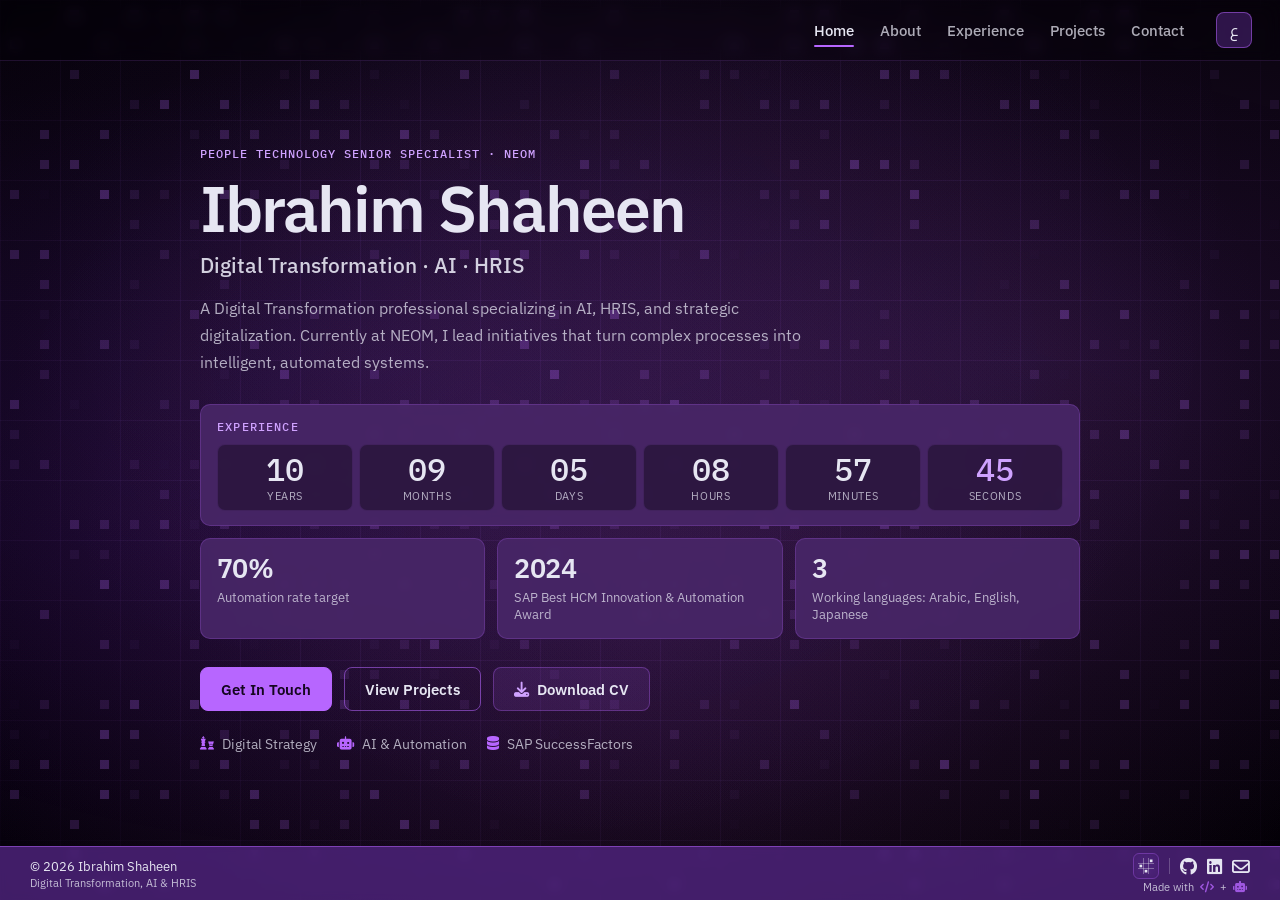
==== commit 580a0249: "Redesign round 4: one card surface, animated page changes, expand-in-place projects - One card surfa" ====
--- a/index.html
+++ b/index.html
@@ -237,6 +237,24 @@
 
             const frame = document.getElementById("contentFrame");
 
+            /* Page changes animate (styles.css, 1b): fade the current page out, run the
+               navigation, and let the load handler below rise the new page in. The
+               frame starts hidden so the first page gets the same entrance instead of
+               painting and then animating. A safety timer shows the frame again if a
+               load event never arrives. Also used by i18n.js for the language switch. */
+            const reduceMotion = window.matchMedia("(prefers-reduced-motion: reduce)");
+            let leaveTimer = null, safetyTimer = null;
+            frame.classList.add("is-leaving");
+            function swapFrame(navigate, instant) {
+                clearTimeout(leaveTimer);
+                clearTimeout(safetyTimer);
+                frame.classList.remove("is-entering");
+                frame.classList.add("is-leaving");
+                leaveTimer = setTimeout(navigate, instant || reduceMotion.matches ? 0 : 140);
+                safetyTimer = setTimeout(function () { frame.classList.remove("is-leaving"); }, 4000);
+            }
+            window.swapFrame = swapFrame;
+
             function resizeFrame() {
                 try {
                     const body = frame.contentDocument && frame.contentDocument.body;
@@ -288,7 +306,7 @@
             let currentPage = "home";
             document.documentElement.dataset.page = "home";
 
-            function applyPage(page, history_mode) {
+            function applyPage(page, history_mode, instant) {
                 if (currentPage !== page) {
                     /* location.replace, not frame.src: assigning src pushes a session
                        history entry for the iframe, so every tab change cost TWO
@@ -296,8 +314,10 @@
                        still. replace() swaps the frame's entry in place, leaving our
                        pushState entries as the only ones Back/Forward walks. */
                     const target = page + ".html";
-                    try { frame.contentWindow.location.replace(target); }
-                    catch (e) { frame.src = target; }
+                    swapFrame(function () {
+                        try { frame.contentWindow.location.replace(target); }
+                        catch (e) { frame.src = target; }
+                    }, instant);
                     frame.dataset.page = page;
                     document.documentElement.dataset.page = page;
                     currentPage = page;
@@ -327,8 +347,9 @@
                 applyPage(pageFromUrl(), null);
             });
 
-            // Honour ?page= on arrival (the iframe's hardcoded src covers no-JS)
-            applyPage(pageFromUrl(), "replaceState");
+            // Honour ?page= on arrival (the iframe's hardcoded src covers no-JS).
+            // Instant: the frame is already hidden, so there is nothing to fade out.
+            applyPage(pageFromUrl(), "replaceState", true);
 
             // Projects opens its details in a dialog inside the frame; dim the bar and
             // footer around it. Same-origin messages only.
@@ -339,6 +360,10 @@
 
             frame.addEventListener("load", function () {
                 document.documentElement.classList.remove("frame-modal");
+                clearTimeout(safetyTimer);
+                frame.classList.remove("is-leaving", "is-entering");
+                void frame.offsetWidth;            // restart the entrance animation
+                frame.classList.add("is-entering");
                 resizeFrame();
                 try { window.i18nApply(frame.contentDocument); } catch(e) {}
                 try {
--- a/styles.css
+++ b/styles.css
@@ -2590,8 +2590,21 @@
     --accent: #b766ff;
     --accent-strong: #cfa2ff;       /* accent as TEXT on dark: brighter, readable */
     --muted: rgba(230, 230, 242, 0.74);
-    --surface: rgba(80, 37, 128, 0.30);
+    /* One card surface for every page. It is the purple the old translucent cards
+       showed over the backdrop (measured at about rgb(73, 39, 104)), made nearly
+       opaque, so cards look the same on every page and the moving squares never
+       show through text. --surface-solid is kept as an alias for older rules. */
+    --surface: rgba(72, 38, 104, 0.92);
+    --surface-solid: var(--surface);
+    --surface-hover: rgba(86, 47, 124, 0.95);
     --surface-border: rgba(183, 102, 255, 0.22);
+}
+
+/* The two card types that predate the token used their own translucent purple. */
+.project-card,
+.experience-container .content {
+    background-color: var(--surface);
+    border-color: var(--surface-border);
 }
 
 html[lang="ar"] {
@@ -2624,6 +2637,45 @@
     font-family: var(--font-main);
     letter-spacing: 0;
     text-transform: none;
+}
+
+/* ---- 1b. Page changes ----
+   The shell swaps the iframe's page, and a new document paints nothing until its
+   fonts are in, so a plain swap read as a blink. Now the old page fades out, the
+   new one loads hidden, and it rises in once its load event says it is ready. */
+#contentFrame {
+    transition: opacity 0.14s ease;
+}
+
+#contentFrame.is-leaving {
+    opacity: 0;
+}
+
+#contentFrame.is-entering {
+    animation: frame-in 0.34s cubic-bezier(0.2, 0.8, 0.2, 1) both;
+}
+
+@keyframes frame-in {
+    from {
+        opacity: 0;
+        transform: translateY(12px);
+    }
+    to {
+        opacity: 1;
+        transform: none;
+    }
+}
+
+@keyframes frame-fade {
+    from {
+        opacity: 0;
+    }
+}
+
+@media (prefers-reduced-motion: reduce) {
+    #contentFrame.is-entering {
+        animation: frame-fade 0.15s ease both;
+    }
 }
 
 /* ---- 2. One compact bar instead of a large name on every page ----
@@ -3474,12 +3526,7 @@
    second lane) and has been dropped. The NEOM progression it tried to show now
    lives in the panel as a path, which says the same thing in words.
 
-   Text-heavy panels sit on a near-opaque surface: over the dark page it is the same
-   colour as the translucent cards, but the moving backdrop no longer shows through
-   the words. */
-:root {
-    --surface-solid: rgba(25, 11, 41, 0.88);
-}
+   Panels use the shared --surface (section 1), like every other card. */
 
 .exp-header {
     margin: 4px 0 22px;
@@ -3924,11 +3971,6 @@
    wrong on a card as tall as NEOM's. The "select a role" line belongs to the list
    view; here each card has its own View details. */
 @media screen and (max-width: 999px) {
-    .experience-container .content {
-        background: var(--surface-solid);
-        border-color: var(--surface-border);
-    }
-
     .experience-container .content:hover {
         transform: none;
         box-shadow: none;
@@ -4122,6 +4164,96 @@
         display: none;
     }
 
+}
+
+/* ---- 7b. Projects, expand in place (laptops) ----
+   The alternative to the dialog: the card the visitor picks takes its whole row
+   and grows to show everything, title across the top, summary on one side and the
+   details on the other, with an X to fold it back. The script locks the card to
+   the row it was in, so the cards that shared that row move below it and no row is
+   left with a hole. Phones keep their in-place accordion. */
+.card-close {
+    display: none;
+}
+
+@media screen and (min-width: 1000px) {
+    .project-grid > .project-card {
+        position: relative;
+    }
+
+    .project-grid > .project-card.expandable.is-open {
+        grid-column: 1 / -1;
+        display: grid;
+        grid-template-columns: minmax(0, 1fr) minmax(0, 1.3fr);
+        grid-template-rows: auto auto auto 1fr;
+        column-gap: 40px;
+        padding: 28px 32px 30px;
+        cursor: default;
+        border-color: rgba(183, 102, 255, 0.55);
+        box-shadow: 0 18px 48px rgba(0, 0, 0, 0.35);
+        transform: none;
+    }
+
+    .project-grid > .project-card.expandable.is-open > .project-card-head {
+        grid-column: 1 / -1;
+        grid-row: 1;
+        margin-bottom: 14px;
+        padding-inline-end: 52px;          /* clear of the X */
+    }
+
+    .project-grid > .project-card.expandable.is-open .project-title {
+        font-size: 1.5rem;
+    }
+
+    .project-grid > .project-card.expandable.is-open > .project-outcome,
+    .project-grid > .project-card.expandable.is-open > .project-summary {
+        grid-column: 1;
+    }
+
+    .project-grid > .project-card.expandable.is-open .project-summary {
+        display: block;
+        -webkit-line-clamp: unset;
+        font-size: 1.05rem;
+        line-height: 1.65;
+    }
+
+    .project-grid > .project-card.expandable.is-open > .project-details {
+        display: block;
+        grid-column: 2;
+        grid-row: 2 / -1;
+        padding-inline-start: 34px;
+        border-inline-start: 1px solid rgba(183, 102, 255, 0.2);
+    }
+
+    .project-grid > .project-card.expandable.is-open .project-details-inner {
+        padding-top: 0;
+    }
+
+    .project-grid > .project-card.expandable.is-open > .expand-btn {
+        display: none;
+    }
+
+    .project-grid > .project-card.expandable.is-open > .card-close {
+        position: absolute;
+        top: 18px;
+        inset-inline-end: 18px;
+        display: grid;
+        place-items: center;
+        width: 38px;
+        height: 38px;
+        padding: 0;
+        border-radius: 10px;
+        border: 1px solid rgba(183, 102, 255, 0.4);
+        background: rgba(2, 0, 4, 0.28);
+        color: var(--text-color);
+        cursor: pointer;
+        transition: background-color 0.2s, border-color 0.2s;
+    }
+
+    .project-grid > .project-card.expandable.is-open > .card-close:hover {
+        background: rgba(183, 102, 255, 0.2);
+        border-color: rgba(183, 102, 255, 0.7);
+    }
 }
 
 /* The dialog lives inside the iframe, so its backdrop cannot reach the shell's bar
@@ -4371,7 +4503,7 @@
 
 .channel-main:hover {
     border-color: rgba(183, 102, 255, 0.55);
-    background: rgba(80, 37, 128, 0.45);
+    background: var(--surface-hover);
 }
 
 .channel-icon {
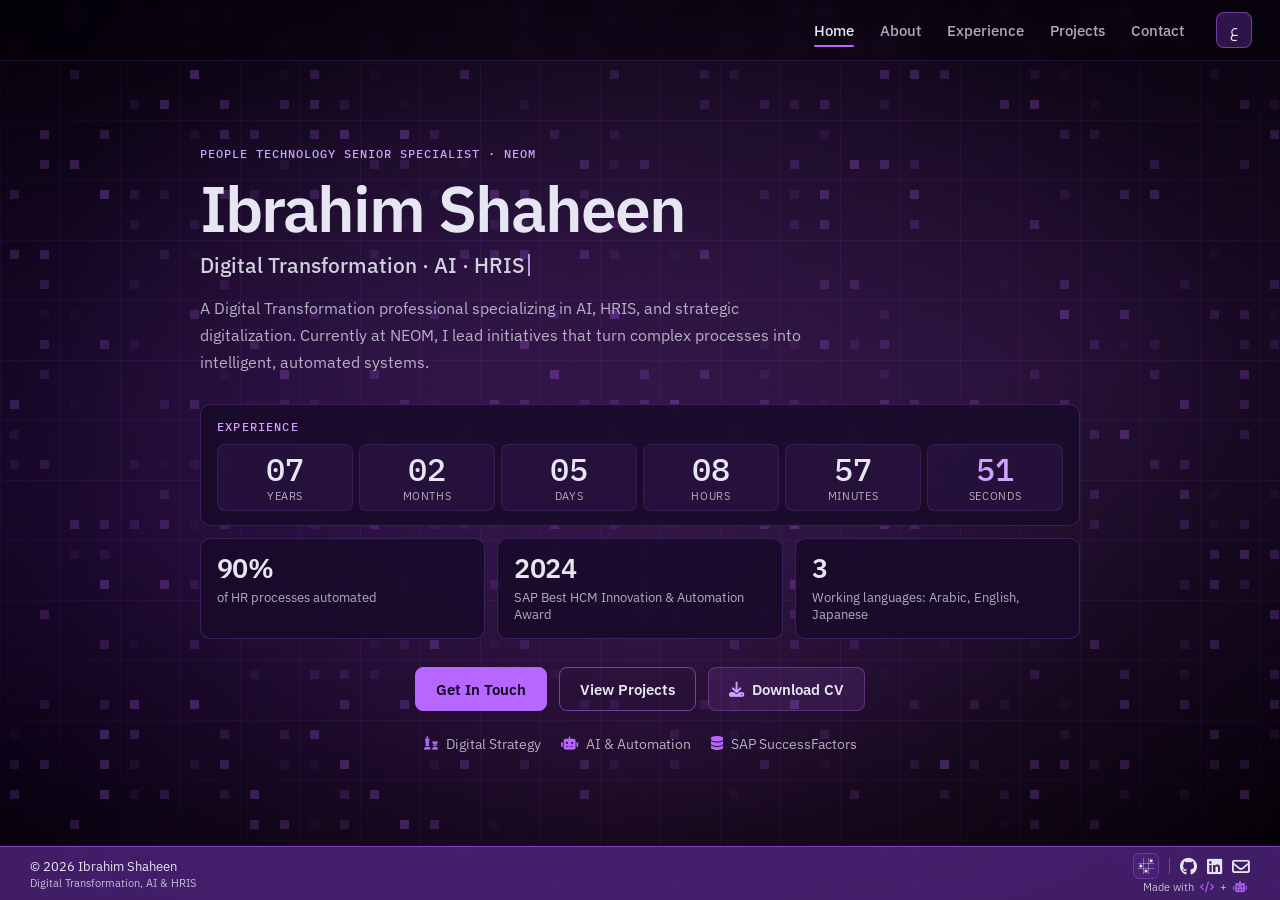
==== commit dae9feef: "Home: a typed role line, once per visit The role line under the name starts as the full line ("Digit" ====
--- a/index.html
+++ b/index.html
@@ -149,7 +149,7 @@
             <a href="contact.html" onclick="event.preventDefault(); loadContent('contact.html')"><i class="fas fa-envelope"></i><span data-ar="تواصل">Contact</span></a>
         </nav>
             <div class="bar-controls">
-                <button type="button" class="backdrop-toggle bar-only" aria-pressed="true" aria-label="Turn off the background">
+                <button type="button" class="backdrop-toggle bar-only" aria-pressed="true" aria-label="Turn off background &amp; animation">
                     <svg class="backdrop-icon" viewBox="0 0 24 24" width="24" height="24" aria-hidden="true" focusable="false">
                 <g fill="none" stroke="currentColor" stroke-width="1" opacity="0.55" shape-rendering="crispEdges">
                     <path d="M8.5 0v24M15.5 0v24M0 8.5h24M0 15.5h24" />
@@ -178,7 +178,7 @@
 
                 <div class="footer-section">
                     <div class="social-links-footer">
-                        <button type="button" class="backdrop-toggle footer-only" aria-pressed="true" aria-label="Turn off the background">
+                        <button type="button" class="backdrop-toggle footer-only" aria-pressed="true" aria-label="Turn off background &amp; animation">
                             <svg class="backdrop-icon" viewBox="0 0 24 24" width="24" height="24" aria-hidden="true" focusable="false">
                 <g fill="none" stroke="currentColor" stroke-width="1" opacity="0.55" shape-rendering="crispEdges">
                     <path d="M8.5 0v24M15.5 0v24M0 8.5h24M0 15.5h24" />
--- a/styles.css
+++ b/styles.css
@@ -2163,13 +2163,6 @@
     }
 }
 
-/* Status shown beside a project title ("Momentum - In Progress"). The status
-   reads lighter than the name so the title still dominates. Was an inline
-   style="font-weight:400" on each <em>; now that several cards use the pattern it
-   belongs here, where a media query can reach it. */
-.project-title em {
-    font-weight: 400;
-}
 
 /* Nothing on a sub-page is meant to scroll sideways. Pinning that down stops a
    stray out-of-flow box from ever shifting the layout horizontally — the second
@@ -2590,13 +2583,12 @@
     --accent: #b766ff;
     --accent-strong: #cfa2ff;       /* accent as TEXT on dark: brighter, readable */
     --muted: rgba(230, 230, 242, 0.74);
-    /* One card surface for every page. It is the purple the old translucent cards
-       showed over the backdrop (measured at about rgb(73, 39, 104)), made nearly
-       opaque, so cards look the same on every page and the moving squares never
-       show through text. --surface-solid is kept as an alias for older rules. */
-    --surface: rgba(72, 38, 104, 0.92);
+    /* One card surface for every page: a deep, nearly opaque purple, easy on the
+       eye, and the moving squares never show through text. --surface-solid is kept
+       as an alias for older rules. */
+    --surface: rgba(25, 11, 41, 0.88);
     --surface-solid: var(--surface);
-    --surface-hover: rgba(86, 47, 124, 0.95);
+    --surface-hover: rgba(40, 18, 64, 0.92);
     --surface-border: rgba(183, 102, 255, 0.22);
 }
 
@@ -2893,6 +2885,34 @@
     margin: 0 0 16px;
 }
 
+/* The typed role line (typewriter.js). The caret is inline after the text, so it
+   follows the end of the line in either direction; it blinks while the line holds
+   and stays solid while letters are going in or out. */
+.hero-role .typed-caret {
+    display: none;
+}
+
+.hero-role.is-typing .typed-caret {
+    display: inline-block;
+    width: 2px;
+    height: 1.05em;
+    margin-inline-start: 3px;
+    margin-inline-end: -5px;        /* takes no room on the line, so it never causes a wrap */
+    vertical-align: -0.15em;
+    background: var(--accent-strong);
+    animation: caret-blink 1.05s steps(1) infinite;
+}
+
+.hero-role.is-typing.is-busy .typed-caret {
+    animation: none;
+}
+
+@keyframes caret-blink {
+    50% {
+        opacity: 0;
+    }
+}
+
 .hero-summary {
     font-size: 1.02rem;
     line-height: 1.65;
@@ -2973,7 +2993,7 @@
     gap: 4px;
     padding: 8px 4px 7px;
     border-radius: 8px;
-    background: rgba(2, 0, 4, 0.35);
+    background: rgba(183, 102, 255, 0.07);
     border: 1px solid rgba(183, 102, 255, 0.14);
 }
 
@@ -3084,7 +3104,7 @@
 }
 
 .hero .cta-buttons {
-    justify-content: flex-start;
+    justify-content: center;
     flex-direction: row;
     flex-wrap: wrap;
     gap: 12px;
@@ -3097,6 +3117,7 @@
     list-style: none;
     display: flex;
     flex-wrap: wrap;
+    justify-content: center;
     gap: 8px 20px;
     margin: 0;
     padding: 0;
@@ -3274,12 +3295,42 @@
     margin-bottom: 0;
 }
 
+/* Side by side, the photo takes the full height of the text card, so their tops and
+   bottoms line up. The image is lifted out of the flow (it would otherwise set the
+   row's height itself) and cropped to fill, keeping the face in frame. */
+@media screen and (min-width: 641px) {
+    .about-intro {
+        align-items: stretch;
+    }
+
+    .about-intro .profile-container {
+        display: flex;
+        flex-direction: column;
+    }
+
+    .about-intro .profile-frame {
+        flex: 1 1 auto;
+        min-height: 250px;
+    }
+
+    .about-intro #profile-pic {
+        position: absolute;
+        inset: 5px;
+        width: calc(100% - 10px);
+        height: calc(100% - 10px);
+        aspect-ratio: auto;
+        object-fit: cover;
+        object-position: 50% 22%;
+    }
+}
+
 .about-v2 .about-text {
     font-size: 1.02rem;
     line-height: 1.7;
     color: var(--text-color);
     white-space: pre-line;
     max-width: none;
+    margin: 0;              /* an older rule's bottom margin made the row taller than the card */
     padding: 26px 36px;     /* wide side padding keeps lines near 80 characters */
     border-radius: 14px;
     background: var(--surface-solid);       /* the backdrop moved behind the words */
@@ -4256,6 +4307,245 @@
     }
 }
 
+/* ---- 7d. "In progress" tag ----
+   The purple chip under a title, the same as an outcome chip, with a dot ahead of
+   the words so it reads as a status. Replaces the old "- In Progress 🚧" title
+   suffix on Ember, Momentum and Unmasked, and marks the strategy card. */
+/* .project-outcome is declared later in the file as inline-block; doubling the
+   class keeps this layout winning. */
+.project-outcome.project-status {
+    display: inline-flex;
+    align-items: center;
+    gap: 7px;
+}
+
+.project-outcome.project-status::before {
+    content: '';
+    width: 7px;
+    height: 7px;
+    border-radius: 50%;
+    background: var(--accent-strong);
+    box-shadow: 0 0 0 3px rgba(207, 162, 255, 0.2);
+    flex-shrink: 0;
+}
+
+/* ---- 7c. The highlight card (Digital Transformation Strategy) ----
+   The first card of Professional Work, always the full row on laptops, where its
+   details are always open: the vision on one side, four figures on the other, and
+   the three pillars across the full width. Phones and the dialog stack the same
+   blocks. (The full-row rule is this card's own; the count-based lead rules agree
+   with it while Professional Work has an odd number of cards.) */
+.feature-kicker {
+    display: block;
+    margin-bottom: 6px;
+    font-family: var(--font-mono);
+    font-size: 0.72rem;
+    font-weight: 500;
+    letter-spacing: 0.1em;
+    text-transform: uppercase;
+    color: var(--accent-strong);
+}
+
+.project-feature-card .project-card-head {
+    flex-direction: column;
+    align-items: flex-start;
+    gap: 0;
+}
+
+.feature-label {
+    display: block;
+    margin: 0 0 10px;
+    font-family: var(--font-mono);
+    font-size: 0.72rem;
+    font-weight: 500;
+    letter-spacing: 0.08em;
+    text-transform: uppercase;
+    color: var(--muted);
+}
+
+html[lang="ar"] .feature-kicker,
+html[lang="ar"] .feature-label {
+    font-family: var(--font-main);
+    font-size: 0.82rem;
+    letter-spacing: 0;
+    text-transform: none;
+}
+
+/* the vision, set as a quote: label above, accent rule beside */
+.feature-vision-label {
+    margin: 14px 0 6px;
+}
+
+.project-feature-card .feature-vision {
+    margin: 0 0 4px;
+    padding-inline-start: 16px;
+    border-inline-start: 3px solid var(--accent);
+    font-size: 1.02rem;
+    line-height: 1.6;
+    font-style: italic;
+    color: var(--text-color);
+}
+
+html[lang="ar"] .project-feature-card .feature-vision {
+    font-style: normal;
+}
+
+.feature-figures {
+    display: grid;
+    grid-template-columns: repeat(2, minmax(0, 1fr));
+    gap: 10px;
+    margin-bottom: 18px;
+}
+
+.figure {
+    display: flex;
+    flex-direction: column;
+    gap: 6px;
+    padding: 14px 16px;
+    border-radius: 12px;
+    background: rgba(183, 102, 255, 0.09);
+    border: 1px solid var(--surface-border);
+}
+
+/* sized to its digits: a dir="ltr" value stretched across the tile would sit on the
+   wrong side in Arabic */
+.figure-value {
+    align-self: flex-start;
+    font-family: var(--font-special);
+    font-size: 1.9rem;
+    font-weight: 600;
+    letter-spacing: -0.02em;
+    line-height: 1;
+    color: var(--accent-strong);
+}
+
+.figure-label {
+    font-size: 0.82rem;
+    line-height: 1.4;
+    color: var(--muted);
+}
+
+.feature-pillars {
+    display: grid;
+    gap: 12px;
+}
+
+.pillar {
+    display: flex;
+    align-items: flex-start;
+    gap: 12px;
+}
+
+.pillar-icon {
+    flex-shrink: 0;
+    display: grid;
+    place-items: center;
+    width: 36px;
+    height: 36px;
+    border-radius: 10px;
+    background: rgba(183, 102, 255, 0.14);
+    color: var(--accent-strong);
+}
+
+.pillar strong {
+    display: block;
+    font-weight: 600;
+    margin-bottom: 2px;
+}
+
+.pillar div span {
+    font-size: 0.9rem;
+    line-height: 1.5;
+    color: var(--muted);
+}
+
+@media screen and (min-width: 1000px) {
+    .project-grid > .project-card.project-feature-card.expandable {
+        grid-column: 1 / -1;
+        display: grid;
+        grid-template-columns: minmax(0, 1.1fr) minmax(0, 1fr);
+        grid-template-rows: none;
+        column-gap: 48px;
+        padding: 32px 36px 32px;
+        cursor: default;
+        border-color: rgba(183, 102, 255, 0.45);
+    }
+
+    /* Lift the details' blocks into the card's own grid, so the figures can sit
+       beside the vision and the pillars can run the full width. */
+    .project-grid > .project-card.project-feature-card.expandable > .project-details,
+    .project-grid > .project-card.project-feature-card.expandable .project-details-inner {
+        display: contents;
+    }
+
+    .project-grid > .project-card.project-feature-card.expandable > .project-card-head {
+        grid-column: 1;
+        grid-row: 1;
+    }
+
+    .project-grid > .project-card.project-feature-card.expandable .project-title {
+        font-size: 1.8rem;
+        letter-spacing: -0.015em;
+    }
+
+    .project-grid > .project-card.project-feature-card.expandable > .project-status {
+        grid-column: 1;
+        grid-row: 2;
+        justify-self: start;
+        margin: 10px 0 0;
+    }
+
+    .project-grid > .project-card.project-feature-card.expandable > .feature-vision-label {
+        grid-column: 1;
+        grid-row: 3;
+        margin-top: 22px;
+    }
+
+    .project-grid > .project-card.project-feature-card.expandable > .project-summary {
+        grid-column: 1;
+        grid-row: 4;
+        align-self: start;
+        display: block;
+        -webkit-line-clamp: unset;
+        font-size: 1.12rem;
+        line-height: 1.6;
+    }
+
+    .project-grid > .project-card.project-feature-card.expandable .feature-figures {
+        grid-column: 2;
+        grid-row: 1 / span 4;
+        align-self: center;
+        margin: 0;
+        gap: 12px;
+    }
+
+    .project-grid > .project-card.project-feature-card.expandable .figure {
+        padding: 20px 22px 18px;
+    }
+
+    .project-grid > .project-card.project-feature-card.expandable .figure-value {
+        font-size: 2.5rem;
+    }
+
+    .project-grid > .project-card.project-feature-card.expandable .feature-pillars {
+        grid-column: 1 / -1;
+        grid-template-columns: repeat(3, minmax(0, 1fr));
+        gap: 14px 30px;
+        margin-top: 28px;
+        padding-top: 24px;
+        border-top: 1px solid rgba(183, 102, 255, 0.16);
+    }
+
+    .project-grid > .project-card.project-feature-card.expandable .feature-pillars .feature-label {
+        grid-column: 1 / -1;
+        margin-bottom: 0;
+    }
+
+    .project-grid > .project-card.project-feature-card.expandable > .expand-btn {
+        display: none;
+    }
+}
+
 /* The dialog lives inside the iframe, so its backdrop cannot reach the shell's bar
    and footer. The page tells the shell when a dialog opens; the shell dims both
    (opacity, not filter: a filter would make the bar a containing block for the
@@ -4440,6 +4730,12 @@
     text-align: end;
 }
 
+.based-in .fa-arrows-left-right {
+    font-size: 0.8em;
+    margin: 0 0.2em;
+    color: var(--accent-strong);
+}
+
 .local-time {
     font-family: var(--font-mono);
     font-variant-numeric: tabular-nums;
@@ -4566,7 +4862,7 @@
     gap: 7px;
     padding: 0 14px;
     border-radius: 12px;
-    background: transparent;
+    background: var(--surface);
     border: 1px solid var(--surface-border);
     color: var(--muted);
     font-family: var(--font-main);
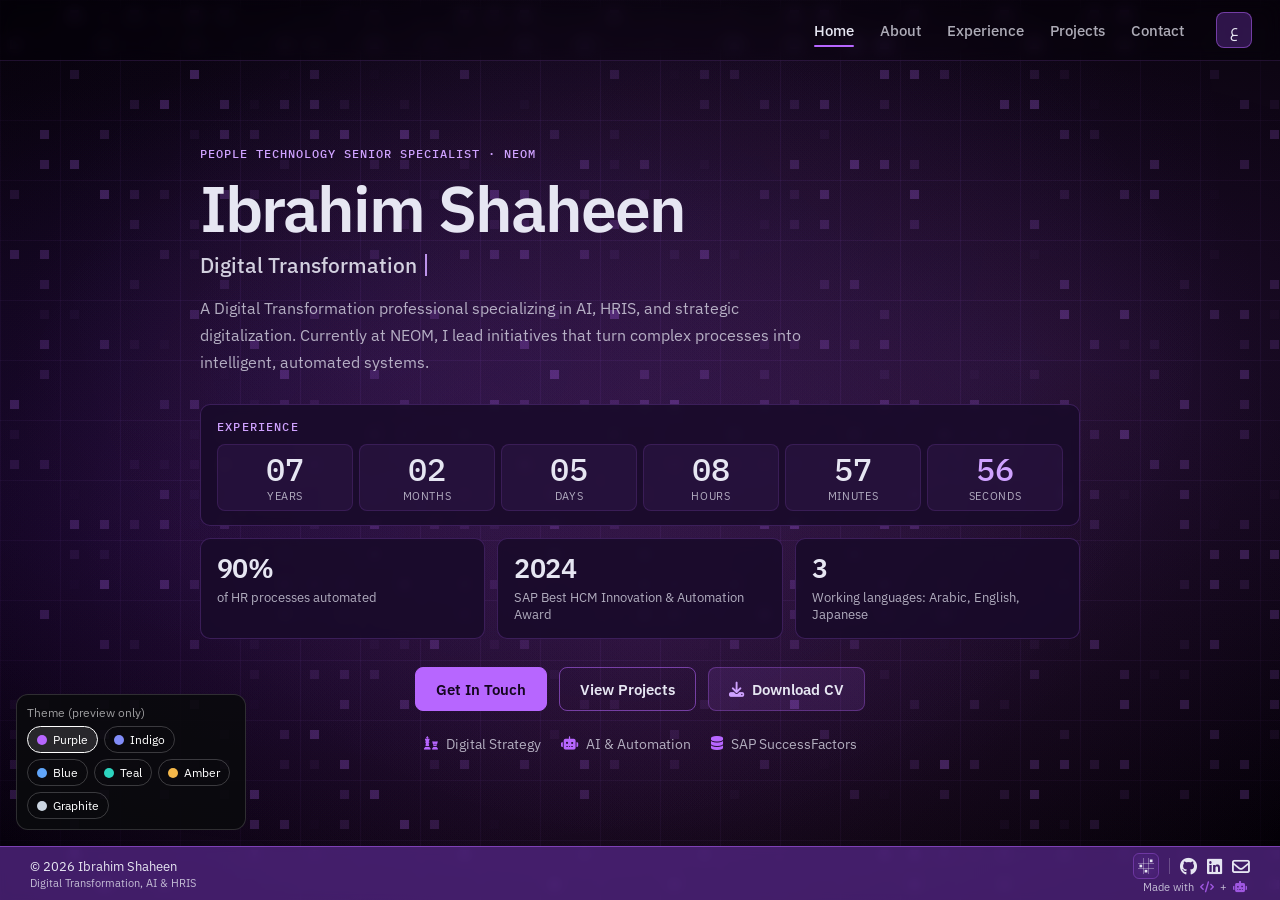
==== commit 9ebb5121: "Experiment: palette variables, five alternative themes and a temporary picker Co-Authored-By: Claude" ====
--- a/index.html
+++ b/index.html
@@ -45,6 +45,8 @@
             try{S=localStorage}catch(e){}
             // ?lang= wins over the stored preference, and is then remembered,
             // so a shared Arabic link keeps working as the visitor browses on.
+            // ?theme= (experiment) wins over storage and is then remembered; purple is the default.
+            var tp=q.get("theme");var th=tp!==null?tp:(S&&S.getItem("theme"));if(tp!==null&&S){try{S.setItem("theme",tp)}catch(e){}}if(th&&th!=="purple")d.setAttribute("data-theme",th);
             var lp=q.get("lang");
             var lang=((lp!==null?lp:(S&&S.getItem("lang")))==="ar")?"ar":"en";
             if(lp!==null&&S){try{S.setItem("lang",lang)}catch(e){}}
@@ -372,5 +374,48 @@
                 } catch(e) {}
             });
         </script>
+        <!-- Theme picker: an experiment on the themes branch, not for the live site. -->
+        <script>
+            (function () {
+                var THEMES = [["purple", "Purple", "#b766ff"], ["indigo", "Indigo", "#818cf8"], ["blue", "Blue", "#60a5fa"],
+                              ["teal", "Teal", "#2dd4bf"], ["amber", "Amber", "#f5b84a"], ["graphite", "Graphite", "#cbd5e1"]];
+                var box = document.createElement("div");
+                box.className = "theme-picker";
+                box.innerHTML = "<span>Theme (preview only)</span>";
+                function current() { return document.documentElement.getAttribute("data-theme") || "purple"; }
+                function set(doc, name) {
+                    if (!doc) return;
+                    if (name === "purple") doc.documentElement.removeAttribute("data-theme");
+                    else doc.documentElement.setAttribute("data-theme", name);
+                }
+                function apply(name) {
+                    try { localStorage.setItem("theme", name); } catch (e) {}
+                    set(document, name);
+                    try { set(document.getElementById("contentFrame").contentDocument, name); } catch (e) {}
+                    if (window.circuitBgTheme) window.circuitBgTheme();
+                    try {
+                        var u = new URL(location.href);
+                        if (name === "purple") u.searchParams.delete("theme"); else u.searchParams.set("theme", name);
+                        history.replaceState(history.state, "", u);
+                    } catch (e) {}
+                    sync();
+                }
+                function sync() {
+                    box.querySelectorAll("button").forEach(function (b) {
+                        b.setAttribute("aria-pressed", b.dataset.theme === current() ? "true" : "false");
+                    });
+                }
+                THEMES.forEach(function (t) {
+                    var b = document.createElement("button");
+                    b.type = "button";
+                    b.dataset.theme = t[0];
+                    b.innerHTML = '<i style="background:' + t[2] + '"></i>' + t[1];
+                    b.addEventListener("click", function () { apply(t[0]); });
+                    box.appendChild(b);
+                });
+                document.body.appendChild(box);
+                sync();
+            })();
+        </script>
     </body>
 </html>
--- a/styles.css
+++ b/styles.css
@@ -1,8 +1,26 @@
+/* ---- Colour palette ----
+   Every brand colour on the site comes from these channels, so a theme only has to
+   redefine them (see THEMES at the end of the file). */
 :root {
-    --primary-color: #502580;
-    --primary-hover: #6f3399;
+    --accent-rgb: 183, 102, 255;
+    --accent-strong-rgb: 207, 162, 255;
+    --primary-rgb: 80, 37, 128;
+    --primary-hover-rgb: 111, 51, 153;
+    --wash-3-rgb: 173, 78, 188;
+    --wash-4-rgb: 68, 14, 132;
+    --nebula-a-rgb: 132, 61, 198;
+    --nebula-b-rgb: 168, 99, 230;
+    --surface-rgb: 25, 11, 41;
+    --surface-hover-rgb: 40, 18, 64;
+    --dialog-bg: #140a22;
+    --on-accent: #14061f;
+}
+
+:root {
+    --primary-color: rgb(var(--primary-rgb));
+    --primary-hover: rgb(var(--primary-hover-rgb));
     --text-color: #e6e6f2;
-    --glow-color: #b766ff;
+    --glow-color: rgb(var(--accent-rgb));
     --font-main: 'Chakra Petch', 'Arial', sans-serif;
     --font-special: 'Orbitron', sans-serif;
     --footer-height: 55px;
@@ -51,7 +69,7 @@
     position: relative;
     display: flex;
     flex-direction: column;
-    -webkit-tap-highlight-color: rgba(183, 102, 255, 0.2);
+    -webkit-tap-highlight-color: rgba(var(--accent-rgb), 0.2);
 }
 
 /* CSS-based space background */
@@ -65,10 +83,10 @@
     width: 100vw;
     height: 100vh;
     background: 
-        radial-gradient(ellipse at 30% 40%, rgba(80, 37, 128, 0.25) 0%, rgba(0, 0, 0, 0) 70%),
-        radial-gradient(ellipse at 80% 40%, rgba(111, 51, 153, 0.25) 0%, rgba(0, 0, 0, 0) 70%),
-        radial-gradient(ellipse at 50% 70%, rgba(173, 78, 188, 0.15) 0%, rgba(0, 0, 0, 0) 75%),
-        radial-gradient(ellipse at 15% 60%, rgba(68, 14, 132, 0.2) 0%, rgba(0, 0, 0, 0) 60%);
+        radial-gradient(ellipse at 30% 40%, rgba(var(--primary-rgb), 0.25) 0%, rgba(0, 0, 0, 0) 70%),
+        radial-gradient(ellipse at 80% 40%, rgba(var(--primary-hover-rgb), 0.25) 0%, rgba(0, 0, 0, 0) 70%),
+        radial-gradient(ellipse at 50% 70%, rgba(var(--wash-3-rgb), 0.15) 0%, rgba(0, 0, 0, 0) 75%),
+        radial-gradient(ellipse at 15% 60%, rgba(var(--wash-4-rgb), 0.2) 0%, rgba(0, 0, 0, 0) 60%);
     z-index: -3;
     pointer-events: none;
     border: none;
@@ -278,15 +296,15 @@
 }
 
 .nebula-1 {
-    background: radial-gradient(ellipse at 30% 40%, rgba(183, 102, 255, 0.15) 0%, rgba(0, 0, 0, 0) 70%);
+    background: radial-gradient(ellipse at 30% 40%, rgba(var(--accent-rgb), 0.15) 0%, rgba(0, 0, 0, 0) 70%);
 }
 
 .nebula-2 {
-    background: radial-gradient(ellipse at 70% 60%, rgba(132, 61, 198, 0.15) 0%, rgba(0, 0, 0, 0) 70%);
+    background: radial-gradient(ellipse at 70% 60%, rgba(var(--nebula-a-rgb), 0.15) 0%, rgba(0, 0, 0, 0) 70%);
 }
 
 .nebula-3 {
-    background: radial-gradient(ellipse at 50% 20%, rgba(168, 99, 230, 0.15) 0%, rgba(0, 0, 0, 0) 70%);
+    background: radial-gradient(ellipse at 50% 20%, rgba(var(--nebula-b-rgb), 0.15) 0%, rgba(0, 0, 0, 0) 70%);
 }
 
 header {
@@ -330,14 +348,14 @@
 footer {
     text-align: center;
     padding: 6px 0;
-    background-color: rgba(80, 37, 128, 0.8);
+    background-color: rgba(var(--primary-rgb), 0.8);
     color: var(--text-color);
     position: fixed;
     bottom: 0;
     left: 0;
     right: 0;
     width: 100%;
-    border-top: 1px solid rgba(183, 102, 255, 0.5);
+    border-top: 1px solid rgba(var(--accent-rgb), 0.5);
     -webkit-backdrop-filter: blur(5px);
     backdrop-filter: blur(5px);
     z-index: 100;
@@ -521,13 +539,13 @@
 }
 
 .home-text-box {
-    background: rgba(80, 37, 128, 0.25);
-    border: 1px solid rgba(183, 102, 255, 0.3);
+    background: rgba(var(--primary-rgb), 0.25);
+    border: 1px solid rgba(var(--accent-rgb), 0.3);
     border-radius: 10px;
     padding: 20px 25px;
     -webkit-backdrop-filter: blur(8px);
     backdrop-filter: blur(8px);
-    box-shadow: 0 0 20px rgba(183, 102, 255, 0.1);
+    box-shadow: 0 0 20px rgba(var(--accent-rgb), 0.1);
     flex: 1;
 }
 
@@ -580,7 +598,7 @@
 }
 
 .highlight-item {
-    background-color: rgba(80, 37, 128, 0.3);
+    background-color: rgba(var(--primary-rgb), 0.3);
     border-radius: 8px;
     padding: 15px;
     display: flex;
@@ -589,14 +607,14 @@
     transition: transform 0.3s, box-shadow 0.3s;
     -webkit-backdrop-filter: blur(5px);
     backdrop-filter: blur(5px);
-    border: 1px solid rgba(183, 102, 255, 0.2);
+    border: 1px solid rgba(var(--accent-rgb), 0.2);
     flex: 1;
     max-width: 200px;
 }
 
 .highlight-item:hover {
     transform: translateY(-5px);
-    box-shadow: 0 5px 15px rgba(183, 102, 255, 0.3);
+    box-shadow: 0 5px 15px rgba(var(--accent-rgb), 0.3);
 }
 
 .highlight-icon {
@@ -631,13 +649,13 @@
     border-radius: 5px;
     transition: background-color 0.3s, transform 0.3s;
     text-align: center;
-    border: 1px solid rgba(183, 102, 255, 0.5);
+    border: 1px solid rgba(var(--accent-rgb), 0.5);
 }
 
 .cta-button:hover {
     background-color: var(--primary-hover);
     transform: translateY(-3px);
-    box-shadow: 0 5px 15px rgba(183, 102, 255, 0.3);
+    box-shadow: 0 5px 15px rgba(var(--accent-rgb), 0.3);
 }
 
 /* Media Queries for Responsive Design */
@@ -934,12 +952,12 @@
 }
 
 .about-info {
-    background-color: rgba(80, 37, 128, 0.2);
+    background-color: rgba(var(--primary-rgb), 0.2);
     border-radius: 10px;
     padding: 15px;
     -webkit-backdrop-filter: blur(5px);
     backdrop-filter: blur(5px);
-    border: 1px solid rgba(183, 102, 255, 0.2);
+    border: 1px solid rgba(var(--accent-rgb), 0.2);
 }
 
 /* Inner scroll box only on desktop; phones/tablets scroll the whole page in the iframe */
@@ -959,7 +977,7 @@
     border-radius: 4px;
 }
 .about-info::-webkit-scrollbar-thumb {
-    background: rgba(183, 102, 255, 0.5);
+    background: rgba(var(--accent-rgb), 0.5);
     border-radius: 4px;
 }
 
@@ -991,7 +1009,7 @@
 }
 
 .skill-item {
-    background-color: rgba(80, 37, 128, 0.4);
+    background-color: rgba(var(--primary-rgb), 0.4);
     border-radius: 5px;
     padding: 10px;
     display: flex;
@@ -1002,7 +1020,7 @@
 
 .skill-item:hover {
     transform: translateY(-3px);
-    box-shadow: 0 3px 10px rgba(183, 102, 255, 0.3);
+    box-shadow: 0 3px 10px rgba(var(--accent-rgb), 0.3);
 }
 
 .skill-item i {
@@ -1048,7 +1066,7 @@
 
 .contact-card {
     flex: 0 0 calc(50% - 8px);
-    background-color: rgba(80, 37, 128, 0.4);
+    background-color: rgba(var(--primary-rgb), 0.4);
     border-radius: 8px;
     padding: 15px 15px;
     text-decoration: none;
@@ -1057,7 +1075,7 @@
     transition: transform 0.3s, box-shadow 0.3s, background-color 0.3s;
     -webkit-backdrop-filter: blur(5px);
     backdrop-filter: blur(5px);
-    border: 1px solid rgba(183, 102, 255, 0.3);
+    border: 1px solid rgba(var(--accent-rgb), 0.3);
     display: flex;
     flex-direction: column;
     align-items: center;
@@ -1065,8 +1083,8 @@
 
 .contact-card:hover {
     transform: translateY(-5px);
-    box-shadow: 0 5px 15px rgba(183, 102, 255, 0.5);
-    background-color: rgba(111, 51, 153, 0.5);
+    box-shadow: 0 5px 15px rgba(var(--accent-rgb), 0.5);
+    background-color: rgba(var(--primary-hover-rgb), 0.5);
 }
 
 .contact-icon {
@@ -1230,18 +1248,18 @@
 /* The actual content */
 .content {
     position: relative;
-    background-color: rgba(80, 37, 128, 0.4);
+    background-color: rgba(var(--primary-rgb), 0.4);
     border-radius: 8px;
     padding: 20px;
     -webkit-backdrop-filter: blur(5px);
     backdrop-filter: blur(5px);
-    border: 1px solid rgba(183, 102, 255, 0.3);
+    border: 1px solid rgba(var(--accent-rgb), 0.3);
     transition: transform 0.3s, box-shadow 0.3s;
 }
 
 .content:hover {
     transform: translateY(-5px);
-    box-shadow: 0 5px 15px rgba(183, 102, 255, 0.3);
+    box-shadow: 0 5px 15px rgba(var(--accent-rgb), 0.3);
 }
 
 .company {
@@ -1470,7 +1488,7 @@
 }
 
 .project-card {
-    background-color: rgba(80, 37, 128, 0.4);
+    background-color: rgba(var(--primary-rgb), 0.4);
     border-radius: 8px;
     padding: 20px;
     margin-bottom: 20px;
@@ -1479,12 +1497,12 @@
     transition: transform 0.3s, box-shadow 0.3s;
     -webkit-backdrop-filter: blur(5px);
     backdrop-filter: blur(5px);
-    border: 1px solid rgba(183, 102, 255, 0.3);
+    border: 1px solid rgba(var(--accent-rgb), 0.3);
 }
 
 .project-card:hover {
     transform: translateY(-5px);
-    box-shadow: 0 5px 15px rgba(183, 102, 255, 0.3);
+    box-shadow: 0 5px 15px rgba(var(--accent-rgb), 0.3);
 }
 
 .project-title {
@@ -1524,7 +1542,7 @@
     max-width: 800px;
     margin: 10px 0 4px;
     padding-bottom: 8px;
-    border-bottom: 1px solid rgba(183, 102, 255, 0.25);
+    border-bottom: 1px solid rgba(var(--accent-rgb), 0.25);
 }
 
 .projects-section-title:not(:first-child) {
@@ -1561,8 +1579,8 @@
     gap: 7px;
     margin-top: 12px;
     padding: 7px 14px;
-    background-color: rgba(183, 102, 255, 0.15);
-    border: 1px solid rgba(183, 102, 255, 0.45);
+    background-color: rgba(var(--accent-rgb), 0.15);
+    border: 1px solid rgba(var(--accent-rgb), 0.45);
     border-radius: 6px;
     color: var(--text-color);
     font-family: var(--font-main);
@@ -1573,8 +1591,8 @@
 }
 
 .expand-btn:hover {
-    background-color: rgba(183, 102, 255, 0.28);
-    box-shadow: 0 0 12px rgba(183, 102, 255, 0.3);
+    background-color: rgba(var(--accent-rgb), 0.28);
+    box-shadow: 0 0 12px rgba(var(--accent-rgb), 0.3);
 }
 
 .expand-chevron {
@@ -1645,8 +1663,8 @@
     font-family: var(--font-main);
     padding: 4px 10px;
     border-radius: 999px;
-    background-color: rgba(183, 102, 255, 0.12);
-    border: 1px solid rgba(183, 102, 255, 0.3);
+    background-color: rgba(var(--accent-rgb), 0.12);
+    border: 1px solid rgba(var(--accent-rgb), 0.3);
     color: var(--text-color);
     white-space: nowrap;
 }
@@ -1875,10 +1893,10 @@
         display: flex;
         flex-wrap: nowrap;
         justify-content: space-around;
-        background: rgba(80, 37, 128, 0.92);
+        background: rgba(var(--primary-rgb), 0.92);
         -webkit-backdrop-filter: blur(10px);
         backdrop-filter: blur(10px);
-        border-top: 1px solid rgba(183, 102, 255, 0.5);
+        border-top: 1px solid rgba(var(--accent-rgb), 0.5);
         z-index: 200;
     }
 
@@ -2077,8 +2095,8 @@
     width: 42px;
     height: 42px;
     border-radius: 10px;
-    background-color: rgba(80, 37, 128, 0.55);
-    border: 1px solid rgba(183, 102, 255, 0.5);
+    background-color: rgba(var(--primary-rgb), 0.55);
+    border: 1px solid rgba(var(--accent-rgb), 0.5);
     color: var(--text-color);
     font-family: 'Cairo', sans-serif;
     font-size: 1rem;
@@ -2090,8 +2108,8 @@
 }
 
 .lang-toggle:hover {
-    background-color: rgba(111, 51, 153, 0.75);
-    box-shadow: 0 0 12px rgba(183, 102, 255, 0.4);
+    background-color: rgba(var(--primary-hover-rgb), 0.75);
+    box-shadow: 0 0 12px rgba(var(--accent-rgb), 0.4);
 }
 
 [dir="rtl"] .lang-toggle {
@@ -2178,7 +2196,7 @@
    mobile tab bar the state indicator it never had. */
 .navbar a[aria-current="page"] {
     background-color: var(--primary-hover);
-    box-shadow: 0 0 10px rgba(183, 102, 255, 0.35);
+    box-shadow: 0 0 10px rgba(var(--accent-rgb), 0.35);
 }
 
 /* ---- Backdrop toggle ---- */
@@ -2196,8 +2214,8 @@
     width: 42px;
     height: 42px;
     border-radius: 10px;
-    background-color: rgba(80, 37, 128, 0.55);
-    border: 1px solid rgba(183, 102, 255, 0.5);
+    background-color: rgba(var(--primary-rgb), 0.55);
+    border: 1px solid rgba(var(--accent-rgb), 0.5);
     color: var(--text-color);
     line-height: 1;
     cursor: pointer;
@@ -2207,8 +2225,8 @@
 }
 
 .backdrop-toggle:hover {
-    background-color: rgba(111, 51, 153, 0.75);
-    box-shadow: 0 0 12px rgba(183, 102, 255, 0.4);
+    background-color: rgba(var(--primary-hover-rgb), 0.75);
+    box-shadow: 0 0 12px rgba(var(--accent-rgb), 0.4);
 }
 
 /* The icon draws itself in the button's own colour, so there is nothing to keep in
@@ -2386,8 +2404,8 @@
 .circuit-grid {
     z-index: -3;
     background-image:
-        linear-gradient(rgba(183, 102, 255, 0.07) 1px, rgba(0, 0, 0, 0) 1px),
-        linear-gradient(90deg, rgba(183, 102, 255, 0.07) 1px, rgba(0, 0, 0, 0) 1px);
+        linear-gradient(rgba(var(--accent-rgb), 0.07) 1px, rgba(0, 0, 0, 0) 1px),
+        linear-gradient(90deg, rgba(var(--accent-rgb), 0.07) 1px, rgba(0, 0, 0, 0) 1px);
     background-size: 60px 60px, 60px 60px;
     /* Fade the grid out towards the edges. Without this it reads as graph paper
        ruled to the corners; masked, it reads as a board lit from the middle. */
@@ -2580,16 +2598,16 @@
     --font-main: 'IBM Plex Sans', system-ui, -apple-system, 'Segoe UI', sans-serif;
     --font-special: 'IBM Plex Sans', system-ui, -apple-system, 'Segoe UI', sans-serif;
     --font-mono: 'IBM Plex Mono', ui-monospace, 'SF Mono', Menlo, monospace;
-    --accent: #b766ff;
-    --accent-strong: #cfa2ff;       /* accent as TEXT on dark: brighter, readable */
+    --accent: rgb(var(--accent-rgb));
+    --accent-strong: rgb(var(--accent-strong-rgb));       /* accent as TEXT on dark: brighter, readable */
     --muted: rgba(230, 230, 242, 0.74);
     /* One card surface for every page: a deep, nearly opaque purple, easy on the
        eye, and the moving squares never show through text. --surface-solid is kept
        as an alias for older rules. */
-    --surface: rgba(25, 11, 41, 0.88);
+    --surface: rgba(var(--surface-rgb), 0.88);
     --surface-solid: var(--surface);
-    --surface-hover: rgba(40, 18, 64, 0.92);
-    --surface-border: rgba(183, 102, 255, 0.22);
+    --surface-hover: rgba(var(--surface-hover-rgb), 0.92);
+    --surface-border: rgba(var(--accent-rgb), 0.22);
 }
 
 /* The two card types that predate the token used their own translucent purple. */
@@ -2679,7 +2697,7 @@
     gap: 20px;
     padding: 12px 28px;
     flex-shrink: 0;
-    border-bottom: 1px solid rgba(183, 102, 255, 0.14);
+    border-bottom: 1px solid rgba(var(--accent-rgb), 0.14);
     background: rgba(2, 0, 4, 0.35);
     -webkit-backdrop-filter: blur(8px);
     backdrop-filter: blur(8px);
@@ -2760,7 +2778,7 @@
 
     .site-bar .navbar a:hover {
         color: var(--text-color);
-        background: rgba(183, 102, 255, 0.08);
+        background: rgba(var(--accent-rgb), 0.08);
         transform: none;
     }
 
@@ -2826,7 +2844,7 @@
     padding: 0;
     border-radius: 6px;
     background: transparent;
-    border: 1px solid rgba(183, 102, 255, 0.35);
+    border: 1px solid rgba(var(--accent-rgb), 0.35);
 }
 
 footer .backdrop-toggle .backdrop-icon {
@@ -2911,6 +2929,40 @@
     50% {
         opacity: 0;
     }
+}
+
+/* Page headings that type themselves in (typewriter.js, initTypeIn). While typing, the
+   real text is hidden visually (still read by screen readers) and an aria-hidden copy
+   types in its place; the caret is sized to the heading. */
+.type-in > .typed-caret {
+    display: none;
+}
+
+.type-in.is-typing > .typed-caret {
+    display: inline-block;
+    width: max(2px, 0.06em);
+    height: 0.78em;                 /* about cap height, sitting on the baseline: it fits */
+    margin-inline-start: 0.08em;    /* inside these tightly set headings' line box, so the */
+    margin-inline-end: calc(-0.08em - max(2px, 0.06em));   /* heading never grows */
+    vertical-align: baseline;
+    background: var(--accent-strong);
+    animation: caret-blink 1.05s steps(1) infinite;
+}
+
+.type-in.is-typing.is-busy > .typed-caret {
+    animation: none;
+}
+
+.type-in.is-typing > .type-in-text {
+    position: absolute;
+    width: 1px;
+    height: 1px;
+    margin: -1px;
+    padding: 0;
+    overflow: hidden;
+    clip: rect(0, 0, 0, 0);
+    white-space: nowrap;
+    border: 0;
 }
 
 .hero-summary {
@@ -2993,8 +3045,8 @@
     gap: 4px;
     padding: 8px 4px 7px;
     border-radius: 8px;
-    background: rgba(183, 102, 255, 0.07);
-    border: 1px solid rgba(183, 102, 255, 0.14);
+    background: rgba(var(--accent-rgb), 0.07);
+    border: 1px solid rgba(var(--accent-rgb), 0.14);
 }
 
 /* Tabular mono digits: every digit the same width, so the counter does not jitter
@@ -3188,7 +3240,7 @@
 
 /* ---- 4. Button hierarchy: weight follows importance ----
    They used to share one purple fill, so "Get In Touch" - the conversion goal -
-   read no louder than a nav pill. Dark text on the primary: white on #b766ff is
+   read no louder than a nav pill. Dark text on the primary: white on rgb(var(--accent-rgb)) is
    about 3:1, which fails AA; dark text is well above it. */
 .cta-button {
     display: inline-flex;
@@ -3207,34 +3259,34 @@
 .cta-primary {
     background: var(--accent);
     border: 1px solid var(--accent);
-    color: #14061f;
+    color: var(--on-accent);
 }
 
 .cta-primary:hover {
     background: var(--accent-strong);
     border-color: var(--accent-strong);
-    box-shadow: 0 6px 20px rgba(183, 102, 255, 0.35);
+    box-shadow: 0 6px 20px rgba(var(--accent-rgb), 0.35);
 }
 
 .cta-secondary {
     background: transparent;
-    border: 1px solid rgba(183, 102, 255, 0.55);
+    border: 1px solid rgba(var(--accent-rgb), 0.55);
     color: var(--text-color);
 }
 
 .cta-secondary:hover {
-    background: rgba(183, 102, 255, 0.12);
+    background: rgba(var(--accent-rgb), 0.12);
     box-shadow: none;
 }
 
 .cta-tertiary {
-    background: rgba(183, 102, 255, 0.12);
-    border: 1px solid rgba(183, 102, 255, 0.32);
+    background: rgba(var(--accent-rgb), 0.12);
+    border: 1px solid rgba(var(--accent-rgb), 0.32);
     color: var(--text-color);
 }
 
 .cta-tertiary:hover {
-    background: rgba(183, 102, 255, 0.2);
+    background: rgba(var(--accent-rgb), 0.2);
     box-shadow: none;
 }
 
@@ -3371,7 +3423,7 @@
     display: grid;
     place-items: center;
     border-radius: 8px;
-    background: rgba(183, 102, 255, 0.14);
+    background: rgba(var(--accent-rgb), 0.14);
     color: var(--accent-strong);
     font-size: 0.85rem;
 }
@@ -3544,7 +3596,7 @@
     top: 19px;
     bottom: 0;
     width: 2px;
-    background: rgba(183, 102, 255, 0.3);
+    background: rgba(var(--accent-rgb), 0.3);
 }
 
 .role:last-child::after {
@@ -3652,7 +3704,7 @@
     .list-employer + .list-employer {
         margin-top: 12px;
         padding-top: 12px;
-        border-top: 1px solid rgba(183, 102, 255, 0.14);
+        border-top: 1px solid rgba(var(--accent-rgb), 0.14);
     }
 
     .list-company {
@@ -3713,7 +3765,7 @@
         top: 27px;                     /* node bottom */
         bottom: -17px;                 /* next node top: 2px gap + 1px border + 14px */
         width: 2px;
-        background: rgba(183, 102, 255, 0.28);
+        background: rgba(var(--accent-rgb), 0.28);
         pointer-events: none;
     }
 
@@ -3749,17 +3801,17 @@
     }
 
     .list-role:hover {
-        background: rgba(183, 102, 255, 0.08);
+        background: rgba(var(--accent-rgb), 0.08);
     }
 
     .list-role.is-selected {
-        background: rgba(183, 102, 255, 0.16);
-        border-color: rgba(183, 102, 255, 0.38);
+        background: rgba(var(--accent-rgb), 0.16);
+        border-color: rgba(var(--accent-rgb), 0.38);
     }
 
     .list-role.is-selected::before {
         background: var(--accent);
-        box-shadow: 0 0 0 4px rgba(183, 102, 255, 0.22);
+        box-shadow: 0 0 0 4px rgba(var(--accent-rgb), 0.22);
     }
 
     .list-role-title {
@@ -3803,7 +3855,7 @@
         gap: 18px;
         margin-bottom: 20px;
         padding-bottom: 20px;
-        border-bottom: 1px solid rgba(183, 102, 255, 0.16);
+        border-bottom: 1px solid rgba(var(--accent-rgb), 0.16);
     }
 
     .panel-head img {
@@ -3864,7 +3916,7 @@
     .panel-path {
         margin-bottom: 22px;
         padding-bottom: 20px;
-        border-bottom: 1px solid rgba(183, 102, 255, 0.16);
+        border-bottom: 1px solid rgba(var(--accent-rgb), 0.16);
     }
 
     .path-steps {
@@ -3897,12 +3949,12 @@
         inset-inline-start: 20px;
         inset-inline-end: 4px;
         height: 2px;
-        background: rgba(183, 102, 255, 0.22);
+        background: rgba(var(--accent-rgb), 0.22);
         pointer-events: none;
     }
 
     .path-step.is-done::after {
-        background: rgba(183, 102, 255, 0.6);
+        background: rgba(var(--accent-rgb), 0.6);
     }
 
     .path-btn {
@@ -3931,12 +3983,12 @@
     }
 
     .path-step.is-done .path-dot {
-        background: rgba(183, 102, 255, 0.6);
+        background: rgba(var(--accent-rgb), 0.6);
     }
 
     .path-step.is-current .path-dot {
         background: var(--accent);
-        box-shadow: 0 0 0 4px rgba(183, 102, 255, 0.25);
+        box-shadow: 0 0 0 4px rgba(var(--accent-rgb), 0.25);
     }
 
     .path-title {
@@ -4104,7 +4156,7 @@
         grid-column: 2;
         grid-row: 1 / -1;
         padding-inline-start: 30px;
-        border-inline-start: 1px solid rgba(183, 102, 255, 0.2);
+        border-inline-start: 1px solid rgba(var(--accent-rgb), 0.2);
     }
 
     .project-grid > .project-card:first-child:nth-last-child(odd) .project-details-inner {
@@ -4196,7 +4248,7 @@
         grid-column: 2;
         grid-row: 1 / -1;
         padding-inline-start: 30px;
-        border-inline-start: 1px solid rgba(183, 102, 255, 0.2);
+        border-inline-start: 1px solid rgba(var(--accent-rgb), 0.2);
     }
 
     .project-grid > .project-card:first-child:nth-last-child(3n+2) .project-details-inner,
@@ -4240,7 +4292,7 @@
         column-gap: 40px;
         padding: 28px 32px 30px;
         cursor: default;
-        border-color: rgba(183, 102, 255, 0.55);
+        border-color: rgba(var(--accent-rgb), 0.55);
         box-shadow: 0 18px 48px rgba(0, 0, 0, 0.35);
         transform: none;
     }
@@ -4273,7 +4325,7 @@
         grid-column: 2;
         grid-row: 2 / -1;
         padding-inline-start: 34px;
-        border-inline-start: 1px solid rgba(183, 102, 255, 0.2);
+        border-inline-start: 1px solid rgba(var(--accent-rgb), 0.2);
     }
 
     .project-grid > .project-card.expandable.is-open .project-details-inner {
@@ -4294,7 +4346,7 @@
         height: 38px;
         padding: 0;
         border-radius: 10px;
-        border: 1px solid rgba(183, 102, 255, 0.4);
+        border: 1px solid rgba(var(--accent-rgb), 0.4);
         background: rgba(2, 0, 4, 0.28);
         color: var(--text-color);
         cursor: pointer;
@@ -4302,8 +4354,8 @@
     }
 
     .project-grid > .project-card.expandable.is-open > .card-close:hover {
-        background: rgba(183, 102, 255, 0.2);
-        border-color: rgba(183, 102, 255, 0.7);
+        background: rgba(var(--accent-rgb), 0.2);
+        border-color: rgba(var(--accent-rgb), 0.7);
     }
 }
 
@@ -4325,7 +4377,7 @@
     height: 7px;
     border-radius: 50%;
     background: var(--accent-strong);
-    box-shadow: 0 0 0 3px rgba(207, 162, 255, 0.2);
+    box-shadow: 0 0 0 3px rgba(var(--accent-strong-rgb), 0.2);
     flex-shrink: 0;
 }
 
@@ -4403,7 +4455,7 @@
     gap: 6px;
     padding: 14px 16px;
     border-radius: 12px;
-    background: rgba(183, 102, 255, 0.09);
+    background: rgba(var(--accent-rgb), 0.09);
     border: 1px solid var(--surface-border);
 }
 
@@ -4443,7 +4495,7 @@
     width: 36px;
     height: 36px;
     border-radius: 10px;
-    background: rgba(183, 102, 255, 0.14);
+    background: rgba(var(--accent-rgb), 0.14);
     color: var(--accent-strong);
 }
 
@@ -4468,7 +4520,7 @@
         column-gap: 48px;
         padding: 32px 36px 32px;
         cursor: default;
-        border-color: rgba(183, 102, 255, 0.45);
+        border-color: rgba(var(--accent-rgb), 0.45);
     }
 
     /* Lift the details' blocks into the card's own grid, so the figures can sit
@@ -4533,7 +4585,7 @@
         gap: 14px 30px;
         margin-top: 28px;
         padding-top: 24px;
-        border-top: 1px solid rgba(183, 102, 255, 0.16);
+        border-top: 1px solid rgba(var(--accent-rgb), 0.16);
     }
 
     .project-grid > .project-card.project-feature-card.expandable .feature-pillars .feature-label {
@@ -4569,8 +4621,8 @@
     max-height: min(84vh, 780px);
     padding: 28px 28px 24px;
     border-radius: 16px;
-    border: 1px solid rgba(183, 102, 255, 0.35);
-    background: #140a22;
+    border: 1px solid rgba(var(--accent-rgb), 0.35);
+    background: var(--dialog-bg);
     color: var(--text-color);
     overflow: auto;
     box-shadow: 0 24px 60px rgba(0, 0, 0, 0.55);
@@ -4599,7 +4651,7 @@
     inset-inline-end: 18px;
     padding: 6px 12px;
     border-radius: 8px;
-    border: 1px solid rgba(183, 102, 255, 0.4);
+    border: 1px solid rgba(var(--accent-rgb), 0.4);
     background: transparent;
     color: var(--text-color);
     font-family: var(--font-main);
@@ -4608,7 +4660,7 @@
 }
 
 .dialog-close:hover {
-    background: rgba(183, 102, 255, 0.14);
+    background: rgba(var(--accent-rgb), 0.14);
 }
 
 body.dialog-open {
@@ -4623,8 +4675,8 @@
     margin: 2px 0 8px;
     padding: 3px 10px;
     border-radius: 999px;
-    background: rgba(183, 102, 255, 0.12);
-    border: 1px solid rgba(183, 102, 255, 0.3);
+    background: rgba(var(--accent-rgb), 0.12);
+    border: 1px solid rgba(var(--accent-rgb), 0.3);
     color: var(--accent-strong);
     font-family: var(--font-mono);
     font-size: 0.72rem;
@@ -4712,11 +4764,11 @@
     align-items: baseline;
     gap: 16px;
     padding: 10px 0;
-    border-bottom: 1px solid rgba(183, 102, 255, 0.14);
+    border-bottom: 1px solid rgba(var(--accent-rgb), 0.14);
 }
 
 .contact-facts div:first-child {
-    border-top: 1px solid rgba(183, 102, 255, 0.14);
+    border-top: 1px solid rgba(var(--accent-rgb), 0.14);
 }
 
 .contact-facts dt {
@@ -4798,7 +4850,7 @@
 }
 
 .channel-main:hover {
-    border-color: rgba(183, 102, 255, 0.55);
+    border-color: rgba(var(--accent-rgb), 0.55);
     background: var(--surface-hover);
 }
 
@@ -4809,7 +4861,7 @@
     display: grid;
     place-items: center;
     border-radius: 10px;
-    background: rgba(183, 102, 255, 0.14);
+    background: rgba(var(--accent-rgb), 0.14);
     color: var(--accent-strong);
     font-size: 1.15rem;
 }
@@ -4873,8 +4925,8 @@
 
 .channel-copy:hover {
     color: var(--text-color);
-    border-color: rgba(183, 102, 255, 0.55);
-    background: rgba(183, 102, 255, 0.08);
+    border-color: rgba(var(--accent-rgb), 0.55);
+    background: rgba(var(--accent-rgb), 0.08);
 }
 
 .channel-copy.copied {
@@ -4930,3 +4982,136 @@
     outline-offset: 3px;
     border-radius: 6px;
 }
+
+/* ---- THEMES (experiment, branch: themes) ----
+   Each theme redefines the palette channels at the top of this file. Picked with
+   ?theme=<name> or the temporary picker in the shell; purple is the default. */
+html[data-theme="indigo"] {
+    --accent-rgb: 129, 140, 248;
+    --accent-strong-rgb: 165, 180, 252;
+    --primary-rgb: 49, 46, 129;
+    --primary-hover-rgb: 67, 56, 202;
+    --wash-3-rgb: 99, 102, 241;
+    --wash-4-rgb: 30, 27, 75;
+    --nebula-a-rgb: 79, 70, 229;
+    --nebula-b-rgb: 129, 140, 248;
+    --surface-rgb: 14, 15, 36;
+    --surface-hover-rgb: 24, 26, 58;
+    --dialog-bg: #0e0f24;
+    --on-accent: #0b0c1f;
+}
+
+html[data-theme="blue"] {
+    --accent-rgb: 96, 165, 250;
+    --accent-strong-rgb: 147, 197, 253;
+    --primary-rgb: 30, 58, 138;
+    --primary-hover-rgb: 37, 99, 235;
+    --wash-3-rgb: 59, 130, 246;
+    --wash-4-rgb: 23, 37, 84;
+    --nebula-a-rgb: 37, 99, 235;
+    --nebula-b-rgb: 96, 165, 250;
+    --surface-rgb: 10, 18, 36;
+    --surface-hover-rgb: 18, 32, 60;
+    --dialog-bg: #0a1224;
+    --on-accent: #06101f;
+}
+
+html[data-theme="teal"] {
+    --accent-rgb: 45, 212, 191;
+    --accent-strong-rgb: 153, 246, 228;
+    --primary-rgb: 17, 94, 89;
+    --primary-hover-rgb: 15, 118, 110;
+    --wash-3-rgb: 20, 184, 166;
+    --wash-4-rgb: 4, 47, 46;
+    --nebula-a-rgb: 13, 148, 136;
+    --nebula-b-rgb: 45, 212, 191;
+    --surface-rgb: 7, 24, 26;
+    --surface-hover-rgb: 12, 40, 42;
+    --dialog-bg: #071a1c;
+    --on-accent: #032321;
+}
+
+html[data-theme="amber"] {
+    --accent-rgb: 245, 184, 74;
+    --accent-strong-rgb: 252, 211, 133;
+    --primary-rgb: 120, 53, 15;
+    --primary-hover-rgb: 146, 64, 14;
+    --wash-3-rgb: 217, 119, 6;
+    --wash-4-rgb: 69, 26, 3;
+    --nebula-a-rgb: 180, 83, 9;
+    --nebula-b-rgb: 245, 158, 11;
+    --surface-rgb: 28, 18, 8;
+    --surface-hover-rgb: 46, 30, 12;
+    --dialog-bg: #1c1208;
+    --on-accent: #1f1203;
+}
+
+html[data-theme="graphite"] {
+    --accent-rgb: 203, 213, 225;
+    --accent-strong-rgb: 241, 245, 249;
+    --primary-rgb: 51, 65, 85;
+    --primary-hover-rgb: 71, 85, 105;
+    --wash-3-rgb: 100, 116, 139;
+    --wash-4-rgb: 30, 41, 59;
+    --nebula-a-rgb: 71, 85, 105;
+    --nebula-b-rgb: 148, 163, 184;
+    --surface-rgb: 17, 20, 26;
+    --surface-hover-rgb: 30, 35, 44;
+    --dialog-bg: #11141a;
+    --on-accent: #0f172a;
+}
+
+/* Temporary theme picker (shell only, this branch only). */
+.theme-picker {
+    position: fixed;
+    inset-block-end: 70px;
+    inset-inline-start: 16px;
+    z-index: 2000;
+    display: flex;
+    flex-wrap: wrap;
+    gap: 6px;
+    max-width: 230px;
+    padding: 10px;
+    border-radius: 12px;
+    background: rgba(10, 10, 14, 0.92);
+    border: 1px solid rgba(255, 255, 255, 0.15);
+    font-family: var(--font-main);
+}
+
+.theme-picker span {
+    flex-basis: 100%;
+    font-size: 0.72rem;
+    color: rgba(255, 255, 255, 0.6);
+}
+
+.theme-picker button {
+    display: inline-flex;
+    align-items: center;
+    gap: 6px;
+    padding: 5px 9px;
+    border-radius: 999px;
+    border: 1px solid rgba(255, 255, 255, 0.2);
+    background: transparent;
+    color: #fff;
+    font: inherit;
+    font-size: 0.76rem;
+    cursor: pointer;
+}
+
+.theme-picker button i {
+    width: 10px;
+    height: 10px;
+    border-radius: 50%;
+}
+
+.theme-picker button[aria-pressed="true"] {
+    border-color: #fff;
+    background: rgba(255, 255, 255, 0.12);
+}
+
+@media screen and (max-width: 600px) {
+    .theme-picker {
+        inset-block-end: 84px;
+        max-width: calc(100% - 32px);
+    }
+}
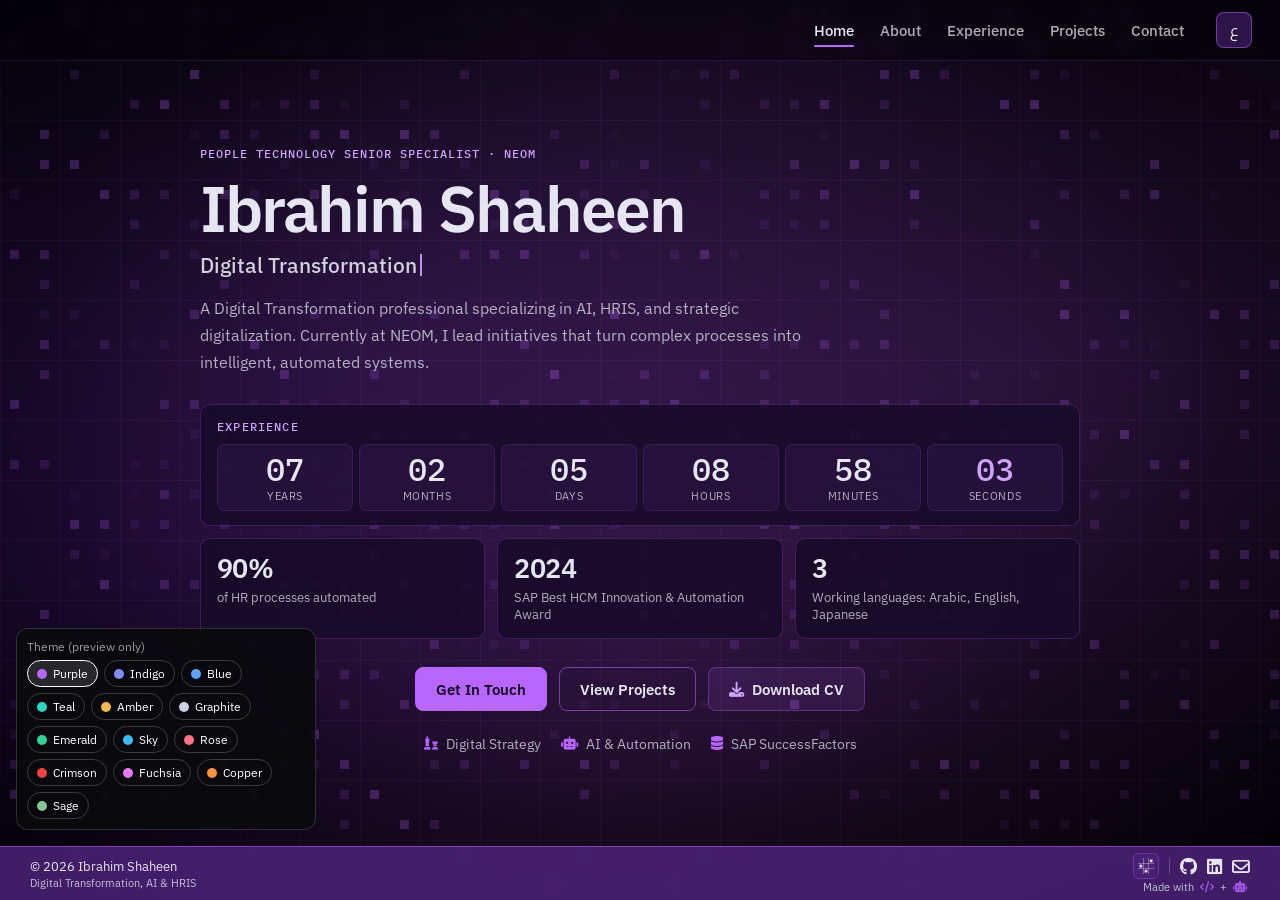
==== commit 749cc26e: "Themes experiment: seven more (emerald, sky, rose, crimson, fuchsia, copper, sage) Co-Authored-By: C" ====
--- a/index.html
+++ b/index.html
@@ -378,7 +378,7 @@
         <script>
             (function () {
                 var THEMES = [["purple", "Purple", "#b766ff"], ["indigo", "Indigo", "#818cf8"], ["blue", "Blue", "#60a5fa"],
-                              ["teal", "Teal", "#2dd4bf"], ["amber", "Amber", "#f5b84a"], ["graphite", "Graphite", "#cbd5e1"]];
+                              ["teal", "Teal", "#2dd4bf"], ["amber", "Amber", "#f5b84a"], ["graphite", "Graphite", "#cbd5e1"], ["emerald", "Emerald", "#34d399"], ["sky", "Sky", "#38bdf8"], ["rose", "Rose", "#fb7185"], ["crimson", "Crimson", "#ef4444"], ["fuchsia", "Fuchsia", "#e879f9"], ["copper", "Copper", "#fb923c"], ["sage", "Sage", "#86c598"]];
                 var box = document.createElement("div");
                 box.className = "theme-picker";
                 box.innerHTML = "<span>Theme (preview only)</span>";
--- a/styles.css
+++ b/styles.css
@@ -5061,6 +5061,111 @@
     --on-accent: #0f172a;
 }
 
+html[data-theme="emerald"] {
+    --accent-rgb: 52, 211, 153;
+    --accent-strong-rgb: 167, 243, 208;
+    --primary-rgb: 6, 95, 70;
+    --primary-hover-rgb: 4, 120, 87;
+    --wash-3-rgb: 16, 185, 129;
+    --wash-4-rgb: 2, 44, 34;
+    --nebula-a-rgb: 5, 150, 105;
+    --nebula-b-rgb: 52, 211, 153;
+    --surface-rgb: 6, 24, 18;
+    --surface-hover-rgb: 11, 40, 30;
+    --dialog-bg: #06180f;
+    --on-accent: #022c22;
+}
+
+html[data-theme="sky"] {
+    --accent-rgb: 56, 189, 248;
+    --accent-strong-rgb: 186, 230, 253;
+    --primary-rgb: 7, 89, 133;
+    --primary-hover-rgb: 3, 105, 161;
+    --wash-3-rgb: 14, 165, 233;
+    --wash-4-rgb: 8, 47, 73;
+    --nebula-a-rgb: 2, 132, 199;
+    --nebula-b-rgb: 56, 189, 248;
+    --surface-rgb: 6, 20, 30;
+    --surface-hover-rgb: 10, 34, 50;
+    --dialog-bg: #06141e;
+    --on-accent: #04263a;
+}
+
+html[data-theme="rose"] {
+    --accent-rgb: 251, 113, 133;
+    --accent-strong-rgb: 254, 205, 211;
+    --primary-rgb: 136, 19, 55;
+    --primary-hover-rgb: 159, 18, 57;
+    --wash-3-rgb: 244, 63, 94;
+    --wash-4-rgb: 76, 5, 25;
+    --nebula-a-rgb: 190, 18, 60;
+    --nebula-b-rgb: 251, 113, 133;
+    --surface-rgb: 30, 8, 14;
+    --surface-hover-rgb: 50, 14, 24;
+    --dialog-bg: #1e080e;
+    --on-accent: #2a0510;
+}
+
+html[data-theme="crimson"] {
+    --accent-rgb: 239, 68, 68;
+    --accent-strong-rgb: 252, 165, 165;
+    --primary-rgb: 127, 29, 29;
+    --primary-hover-rgb: 153, 27, 27;
+    --wash-3-rgb: 220, 38, 38;
+    --wash-4-rgb: 69, 10, 10;
+    --nebula-a-rgb: 185, 28, 28;
+    --nebula-b-rgb: 239, 68, 68;
+    --surface-rgb: 28, 8, 8;
+    --surface-hover-rgb: 48, 14, 14;
+    --dialog-bg: #1c0808;
+    --on-accent: #2b0505;
+}
+
+html[data-theme="fuchsia"] {
+    --accent-rgb: 232, 121, 249;
+    --accent-strong-rgb: 245, 208, 254;
+    --primary-rgb: 112, 26, 117;
+    --primary-hover-rgb: 134, 25, 143;
+    --wash-3-rgb: 217, 70, 239;
+    --wash-4-rgb: 60, 10, 64;
+    --nebula-a-rgb: 192, 38, 211;
+    --nebula-b-rgb: 232, 121, 249;
+    --surface-rgb: 28, 8, 30;
+    --surface-hover-rgb: 46, 14, 50;
+    --dialog-bg: #1c081e;
+    --on-accent: #2a052e;
+}
+
+html[data-theme="copper"] {
+    --accent-rgb: 251, 146, 60;
+    --accent-strong-rgb: 254, 215, 170;
+    --primary-rgb: 124, 45, 18;
+    --primary-hover-rgb: 154, 52, 18;
+    --wash-3-rgb: 234, 88, 12;
+    --wash-4-rgb: 67, 20, 7;
+    --nebula-a-rgb: 194, 65, 12;
+    --nebula-b-rgb: 251, 146, 60;
+    --surface-rgb: 28, 14, 8;
+    --surface-hover-rgb: 46, 24, 12;
+    --dialog-bg: #1c0e08;
+    --on-accent: #2a1205;
+}
+
+html[data-theme="sage"] {
+    --accent-rgb: 134, 197, 152;
+    --accent-strong-rgb: 201, 230, 208;
+    --primary-rgb: 45, 80, 58;
+    --primary-hover-rgb: 58, 102, 74;
+    --wash-3-rgb: 101, 163, 120;
+    --wash-4-rgb: 22, 40, 29;
+    --nebula-a-rgb: 74, 124, 89;
+    --nebula-b-rgb: 134, 197, 152;
+    --surface-rgb: 14, 22, 17;
+    --surface-hover-rgb: 24, 36, 28;
+    --dialog-bg: #0e1611;
+    --on-accent: #0f2416;
+}
+
 /* Temporary theme picker (shell only, this branch only). */
 .theme-picker {
     position: fixed;
@@ -5070,7 +5175,7 @@
     display: flex;
     flex-wrap: wrap;
     gap: 6px;
-    max-width: 230px;
+    max-width: 300px;
     padding: 10px;
     border-radius: 12px;
     background: rgba(10, 10, 14, 0.92);
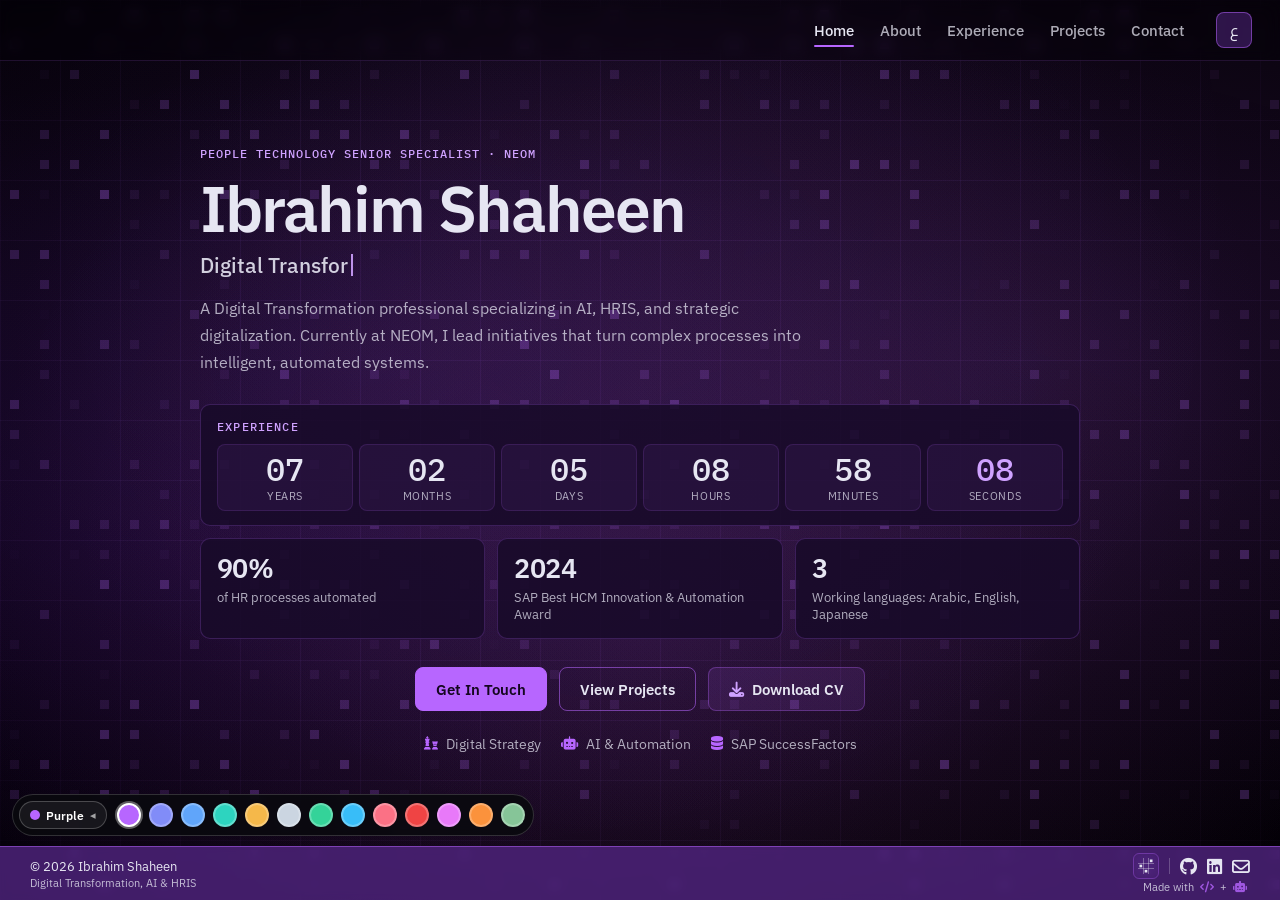
==== commit 058a7641: "Themes experiment: slim, collapsible picker that leaves the page visible on phones Co-Authored-By: C" ====
--- a/index.html
+++ b/index.html
@@ -381,8 +381,17 @@
                               ["teal", "Teal", "#2dd4bf"], ["amber", "Amber", "#f5b84a"], ["graphite", "Graphite", "#cbd5e1"], ["emerald", "Emerald", "#34d399"], ["sky", "Sky", "#38bdf8"], ["rose", "Rose", "#fb7185"], ["crimson", "Crimson", "#ef4444"], ["fuchsia", "Fuchsia", "#e879f9"], ["copper", "Copper", "#fb923c"], ["sage", "Sage", "#86c598"]];
                 var box = document.createElement("div");
                 box.className = "theme-picker";
-                box.innerHTML = "<span>Theme (preview only)</span>";
+                var collapsed = false;
+                try { collapsed = localStorage.getItem("themePickerCollapsed") === "1"; } catch (e) {}
+                var toggle = document.createElement("button");
+                toggle.type = "button";
+                toggle.className = "tp-toggle";
+                var row = document.createElement("div");
+                row.className = "tp-swatches";
+                box.appendChild(toggle);
+                box.appendChild(row);
                 function current() { return document.documentElement.getAttribute("data-theme") || "purple"; }
+                function label(name) { for (var k = 0; k < THEMES.length; k++) if (THEMES[k][0] === name) return THEMES[k]; return THEMES[0]; }
                 function set(doc, name) {
                     if (!doc) return;
                     if (name === "purple") doc.documentElement.removeAttribute("data-theme");
@@ -401,17 +410,29 @@
                     sync();
                 }
                 function sync() {
-                    box.querySelectorAll("button").forEach(function (b) {
+                    var t = label(current());
+                    toggle.innerHTML = '<i style="background:' + t[2] + '"></i><b>' + t[1] + '</b><em>' + (collapsed ? "▸" : "◂") + '</em>';
+                    toggle.setAttribute("aria-expanded", collapsed ? "false" : "true");
+                    toggle.setAttribute("aria-label", "Theme: " + t[1] + (collapsed ? ". Show colours" : ". Hide colours"));
+                    box.classList.toggle("is-collapsed", collapsed);
+                    row.querySelectorAll("button").forEach(function (b) {
                         b.setAttribute("aria-pressed", b.dataset.theme === current() ? "true" : "false");
                     });
                 }
+                toggle.addEventListener("click", function () {
+                    collapsed = !collapsed;
+                    try { localStorage.setItem("themePickerCollapsed", collapsed ? "1" : "0"); } catch (e) {}
+                    sync();
+                });
                 THEMES.forEach(function (t) {
                     var b = document.createElement("button");
                     b.type = "button";
                     b.dataset.theme = t[0];
-                    b.innerHTML = '<i style="background:' + t[2] + '"></i>' + t[1];
+                    b.title = t[1];
+                    b.setAttribute("aria-label", t[1]);
+                    b.style.background = t[2];
                     b.addEventListener("click", function () { apply(t[0]); });
-                    box.appendChild(b);
+                    row.appendChild(b);
                 });
                 document.body.appendChild(box);
                 sync();
--- a/styles.css
+++ b/styles.css
@@ -5166,57 +5166,93 @@
     --on-accent: #0f2416;
 }
 
-/* Temporary theme picker (shell only, this branch only). */
+/* Temporary theme picker (shell only, preview only): one slim row of colour dots
+   plus a pill naming the current theme, which collapses the row. */
 .theme-picker {
     position: fixed;
-    inset-block-end: 70px;
-    inset-inline-start: 16px;
+    inset-block-end: 64px;
+    inset-inline-start: 12px;
     z-index: 2000;
     display: flex;
-    flex-wrap: wrap;
-    gap: 6px;
-    max-width: 300px;
-    padding: 10px;
-    border-radius: 12px;
-    background: rgba(10, 10, 14, 0.92);
-    border: 1px solid rgba(255, 255, 255, 0.15);
+    align-items: center;
+    gap: 8px;
+    max-width: calc(100% - 24px);
+    padding: 6px;
+    border-radius: 999px;
+    background: rgba(10, 10, 14, 0.88);
+    border: 1px solid rgba(255, 255, 255, 0.16);
+    -webkit-backdrop-filter: blur(8px);
+    backdrop-filter: blur(8px);
     font-family: var(--font-main);
 }
 
-.theme-picker span {
-    flex-basis: 100%;
-    font-size: 0.72rem;
-    color: rgba(255, 255, 255, 0.6);
-}
-
-.theme-picker button {
+.tp-toggle {
+    flex-shrink: 0;
     display: inline-flex;
     align-items: center;
     gap: 6px;
-    padding: 5px 9px;
+    padding: 5px 10px;
     border-radius: 999px;
-    border: 1px solid rgba(255, 255, 255, 0.2);
-    background: transparent;
+    border: 1px solid rgba(255, 255, 255, 0.22);
+    background: rgba(255, 255, 255, 0.06);
     color: #fff;
     font: inherit;
-    font-size: 0.76rem;
+    font-size: 0.78rem;
     cursor: pointer;
 }
 
-.theme-picker button i {
+.tp-toggle i {
     width: 10px;
     height: 10px;
     border-radius: 50%;
 }
 
-.theme-picker button[aria-pressed="true"] {
+.tp-toggle b {
+    font-weight: 600;
+}
+
+.tp-toggle em {
+    font-style: normal;
+    opacity: 0.6;
+    font-size: 0.7rem;
+}
+
+.tp-swatches {
+    display: flex;
+    gap: 8px;
+    overflow-x: auto;
+    scrollbar-width: none;
+    padding: 2px;
+}
+
+.tp-swatches::-webkit-scrollbar {
+    display: none;
+}
+
+.tp-swatches button {
+    flex-shrink: 0;
+    width: 24px;
+    height: 24px;
+    padding: 0;
+    border-radius: 50%;
+    border: 2px solid rgba(255, 255, 255, 0.25);
+    cursor: pointer;
+}
+
+.tp-swatches button[aria-pressed="true"] {
     border-color: #fff;
-    background: rgba(255, 255, 255, 0.12);
-}
-
+    box-shadow: 0 0 0 2px rgba(255, 255, 255, 0.35);
+}
+
+.theme-picker.is-collapsed .tp-swatches {
+    display: none;
+}
+
+/* phones: just above the bottom tab bar */
 @media screen and (max-width: 600px) {
     .theme-picker {
-        inset-block-end: 84px;
-        max-width: calc(100% - 32px);
-    }
-}
+        inset-block-end: 76px;
+        inset-inline-start: 8px;
+        max-width: calc(100% - 16px);
+    }
+}
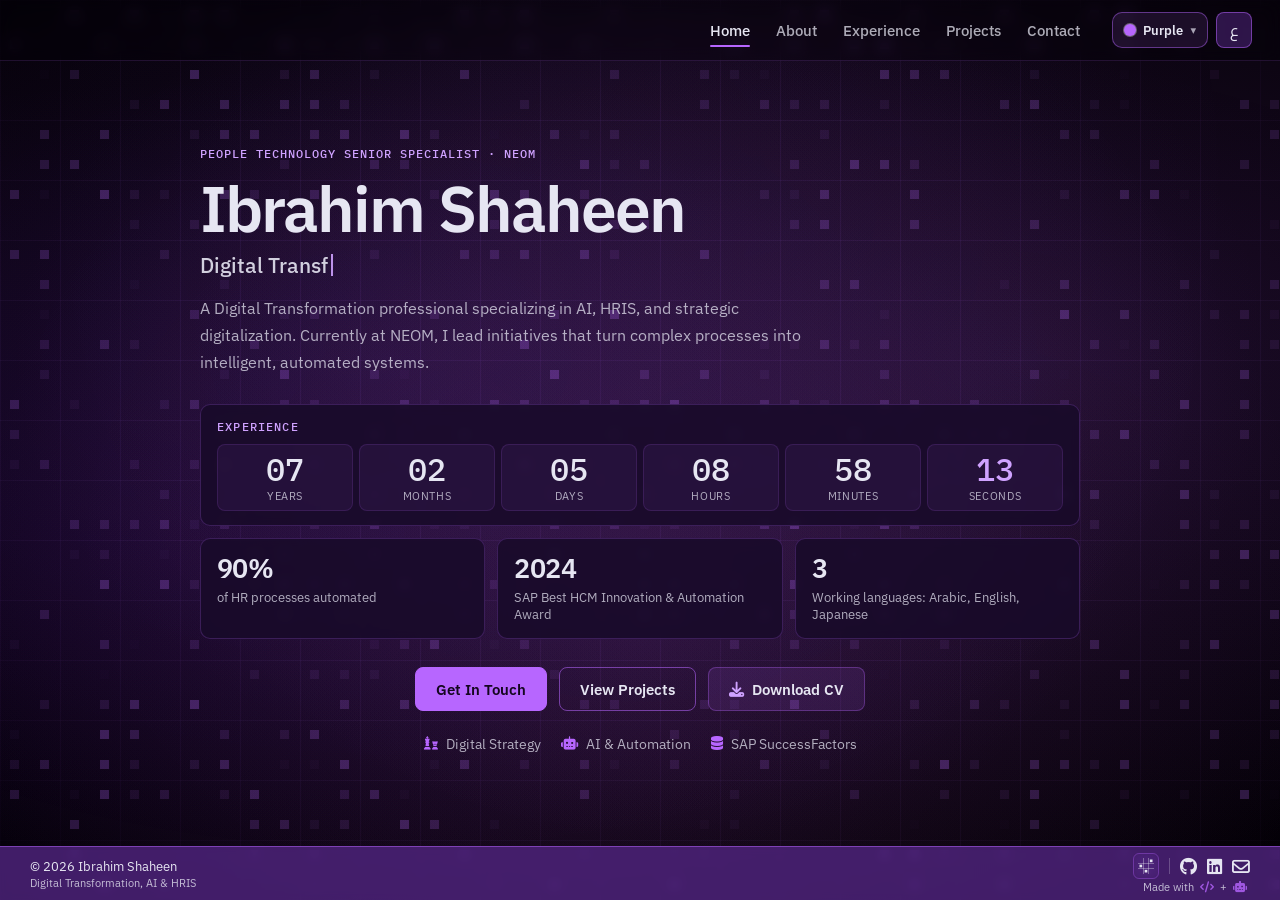
==== commit 2635ba8b: "Themes experiment: theme dropdown in the top bar (colour + name) instead of a floating strip Co-Auth" ====
--- a/index.html
+++ b/index.html
@@ -379,23 +379,34 @@
             (function () {
                 var THEMES = [["purple", "Purple", "#b766ff"], ["indigo", "Indigo", "#818cf8"], ["blue", "Blue", "#60a5fa"],
                               ["teal", "Teal", "#2dd4bf"], ["amber", "Amber", "#f5b84a"], ["graphite", "Graphite", "#cbd5e1"], ["emerald", "Emerald", "#34d399"], ["sky", "Sky", "#38bdf8"], ["rose", "Rose", "#fb7185"], ["crimson", "Crimson", "#ef4444"], ["fuchsia", "Fuchsia", "#e879f9"], ["copper", "Copper", "#fb923c"], ["sage", "Sage", "#86c598"]];
-                var box = document.createElement("div");
-                box.className = "theme-picker";
-                var collapsed = false;
-                try { collapsed = localStorage.getItem("themePickerCollapsed") === "1"; } catch (e) {}
+                // A button in the top bar (colour dot + name) that opens a dropdown.
+                var wrap = document.createElement("div");
+                wrap.className = "theme-menu";
                 var toggle = document.createElement("button");
                 toggle.type = "button";
-                toggle.className = "tp-toggle";
-                var row = document.createElement("div");
-                row.className = "tp-swatches";
-                box.appendChild(toggle);
-                box.appendChild(row);
+                toggle.className = "tm-toggle";
+                toggle.setAttribute("aria-haspopup", "true");
+                toggle.setAttribute("aria-expanded", "false");
+                var list = document.createElement("div");
+                list.className = "tm-list";
+                list.hidden = true;
+                var head = document.createElement("p");
+                head.className = "tm-head";
+                head.textContent = "Theme preview";
+                list.appendChild(head);
+                wrap.appendChild(toggle);
+                wrap.appendChild(list);
                 function current() { return document.documentElement.getAttribute("data-theme") || "purple"; }
-                function label(name) { for (var k = 0; k < THEMES.length; k++) if (THEMES[k][0] === name) return THEMES[k]; return THEMES[0]; }
+                function info(name) { for (var k = 0; k < THEMES.length; k++) if (THEMES[k][0] === name) return THEMES[k]; return THEMES[0]; }
                 function set(doc, name) {
                     if (!doc) return;
                     if (name === "purple") doc.documentElement.removeAttribute("data-theme");
                     else doc.documentElement.setAttribute("data-theme", name);
+                }
+                function open(on) {
+                    list.hidden = !on;
+                    toggle.setAttribute("aria-expanded", on ? "true" : "false");
+                    if (on) { var cur = list.querySelector('[aria-pressed="true"]'); if (cur) cur.focus(); }
                 }
                 function apply(name) {
                     try { localStorage.setItem("theme", name); } catch (e) {}
@@ -410,31 +421,27 @@
                     sync();
                 }
                 function sync() {
-                    var t = label(current());
-                    toggle.innerHTML = '<i style="background:' + t[2] + '"></i><b>' + t[1] + '</b><em>' + (collapsed ? "▸" : "◂") + '</em>';
-                    toggle.setAttribute("aria-expanded", collapsed ? "false" : "true");
-                    toggle.setAttribute("aria-label", "Theme: " + t[1] + (collapsed ? ". Show colours" : ". Hide colours"));
-                    box.classList.toggle("is-collapsed", collapsed);
-                    row.querySelectorAll("button").forEach(function (b) {
+                    var t = info(current());
+                    toggle.innerHTML = '<i style="background:' + t[2] + '"></i><span>' + t[1] + '</span><em aria-hidden="true">▾</em>';
+                    toggle.setAttribute("aria-label", "Theme: " + t[1] + ". Change theme");
+                    list.querySelectorAll("button").forEach(function (b) {
                         b.setAttribute("aria-pressed", b.dataset.theme === current() ? "true" : "false");
                     });
                 }
-                toggle.addEventListener("click", function () {
-                    collapsed = !collapsed;
-                    try { localStorage.setItem("themePickerCollapsed", collapsed ? "1" : "0"); } catch (e) {}
-                    sync();
-                });
                 THEMES.forEach(function (t) {
                     var b = document.createElement("button");
                     b.type = "button";
                     b.dataset.theme = t[0];
-                    b.title = t[1];
-                    b.setAttribute("aria-label", t[1]);
-                    b.style.background = t[2];
-                    b.addEventListener("click", function () { apply(t[0]); });
-                    row.appendChild(b);
+                    b.innerHTML = '<i style="background:' + t[2] + '"></i>' + t[1];
+                    b.addEventListener("click", function () { apply(t[0]); open(false); toggle.focus(); });
+                    list.appendChild(b);
                 });
-                document.body.appendChild(box);
+                toggle.addEventListener("click", function (e) { e.stopPropagation(); open(list.hidden); });
+                document.addEventListener("click", function (e) { if (!wrap.contains(e.target)) open(false); });
+                document.addEventListener("keydown", function (e) { if (e.key === "Escape" && !list.hidden) { open(false); toggle.focus(); } });
+                // beside the background (grid) button, ahead of the language toggle
+                var controls = document.querySelector(".bar-controls");
+                controls.insertBefore(wrap, document.getElementById("lang-toggle"));
                 sync();
             })();
         </script>
--- a/styles.css
+++ b/styles.css
@@ -5166,93 +5166,93 @@
     --on-accent: #0f2416;
 }
 
-/* Temporary theme picker (shell only, preview only): one slim row of colour dots
-   plus a pill naming the current theme, which collapses the row. */
-.theme-picker {
-    position: fixed;
-    inset-block-end: 64px;
-    inset-inline-start: 12px;
-    z-index: 2000;
+/* Temporary theme menu (preview only): a button in the top bar showing the current
+   theme's colour and name, opening a dropdown list of every theme. */
+.theme-menu {
+    position: relative;
+}
+
+.tm-toggle {
+    display: inline-flex;
+    align-items: center;
+    gap: 7px;
+    height: 36px;
+    padding: 0 11px;
+    border-radius: 10px;
+    border: 1px solid rgba(var(--accent-rgb), 0.45);
+    background: rgba(var(--accent-rgb), 0.12);
+    color: var(--text-color);
+    font-family: var(--font-main);
+    font-size: 0.82rem;
+    font-weight: 600;
+    cursor: pointer;
+    white-space: nowrap;
+}
+
+.tm-toggle i,
+.tm-list i {
+    width: 12px;
+    height: 12px;
+    border-radius: 50%;
+    flex-shrink: 0;
+    box-shadow: 0 0 0 1px rgba(255, 255, 255, 0.35);
+}
+
+.tm-toggle em {
+    font-style: normal;
+    font-size: 0.7rem;
+    opacity: 0.7;
+}
+
+.tm-list {
+    position: absolute;
+    top: calc(100% + 8px);
+    inset-inline-end: 0;
+    z-index: 3000;
+    display: grid;
+    grid-template-columns: repeat(2, minmax(0, 1fr));
+    gap: 4px;
+    width: 250px;
+    padding: 10px;
+    border-radius: 14px;
+    background: rgba(12, 12, 16, 0.97);
+    border: 1px solid rgba(255, 255, 255, 0.16);
+    box-shadow: 0 16px 40px rgba(0, 0, 0, 0.5);
+}
+
+.tm-list[hidden] {
+    display: none;
+}
+
+.tm-head {
+    grid-column: 1 / -1;
+    margin: 0 0 4px;
+    padding: 0 4px;
+    font-size: 0.72rem;
+    color: rgba(255, 255, 255, 0.55);
+    font-family: var(--font-main);
+}
+
+.tm-list button {
     display: flex;
     align-items: center;
     gap: 8px;
-    max-width: calc(100% - 24px);
-    padding: 6px;
-    border-radius: 999px;
-    background: rgba(10, 10, 14, 0.88);
-    border: 1px solid rgba(255, 255, 255, 0.16);
-    -webkit-backdrop-filter: blur(8px);
-    backdrop-filter: blur(8px);
+    padding: 8px 10px;
+    border-radius: 8px;
+    border: 1px solid transparent;
+    background: transparent;
+    color: #fff;
     font-family: var(--font-main);
-}
-
-.tp-toggle {
-    flex-shrink: 0;
-    display: inline-flex;
-    align-items: center;
-    gap: 6px;
-    padding: 5px 10px;
-    border-radius: 999px;
-    border: 1px solid rgba(255, 255, 255, 0.22);
-    background: rgba(255, 255, 255, 0.06);
-    color: #fff;
-    font: inherit;
-    font-size: 0.78rem;
+    font-size: 0.85rem;
+    text-align: start;
     cursor: pointer;
 }
 
-.tp-toggle i {
-    width: 10px;
-    height: 10px;
-    border-radius: 50%;
-}
-
-.tp-toggle b {
-    font-weight: 600;
-}
-
-.tp-toggle em {
-    font-style: normal;
-    opacity: 0.6;
-    font-size: 0.7rem;
-}
-
-.tp-swatches {
-    display: flex;
-    gap: 8px;
-    overflow-x: auto;
-    scrollbar-width: none;
-    padding: 2px;
-}
-
-.tp-swatches::-webkit-scrollbar {
-    display: none;
-}
-
-.tp-swatches button {
-    flex-shrink: 0;
-    width: 24px;
-    height: 24px;
-    padding: 0;
-    border-radius: 50%;
-    border: 2px solid rgba(255, 255, 255, 0.25);
-    cursor: pointer;
-}
-
-.tp-swatches button[aria-pressed="true"] {
-    border-color: #fff;
-    box-shadow: 0 0 0 2px rgba(255, 255, 255, 0.35);
-}
-
-.theme-picker.is-collapsed .tp-swatches {
-    display: none;
-}
-
-/* phones: just above the bottom tab bar */
-@media screen and (max-width: 600px) {
-    .theme-picker {
-        inset-block-end: 76px;
-        inset-inline-start: 8px;
-        max-width: calc(100% - 16px);
-    }
-}
+.tm-list button:hover {
+    background: rgba(255, 255, 255, 0.08);
+}
+
+.tm-list button[aria-pressed="true"] {
+    border-color: rgba(255, 255, 255, 0.5);
+    background: rgba(255, 255, 255, 0.1);
+}
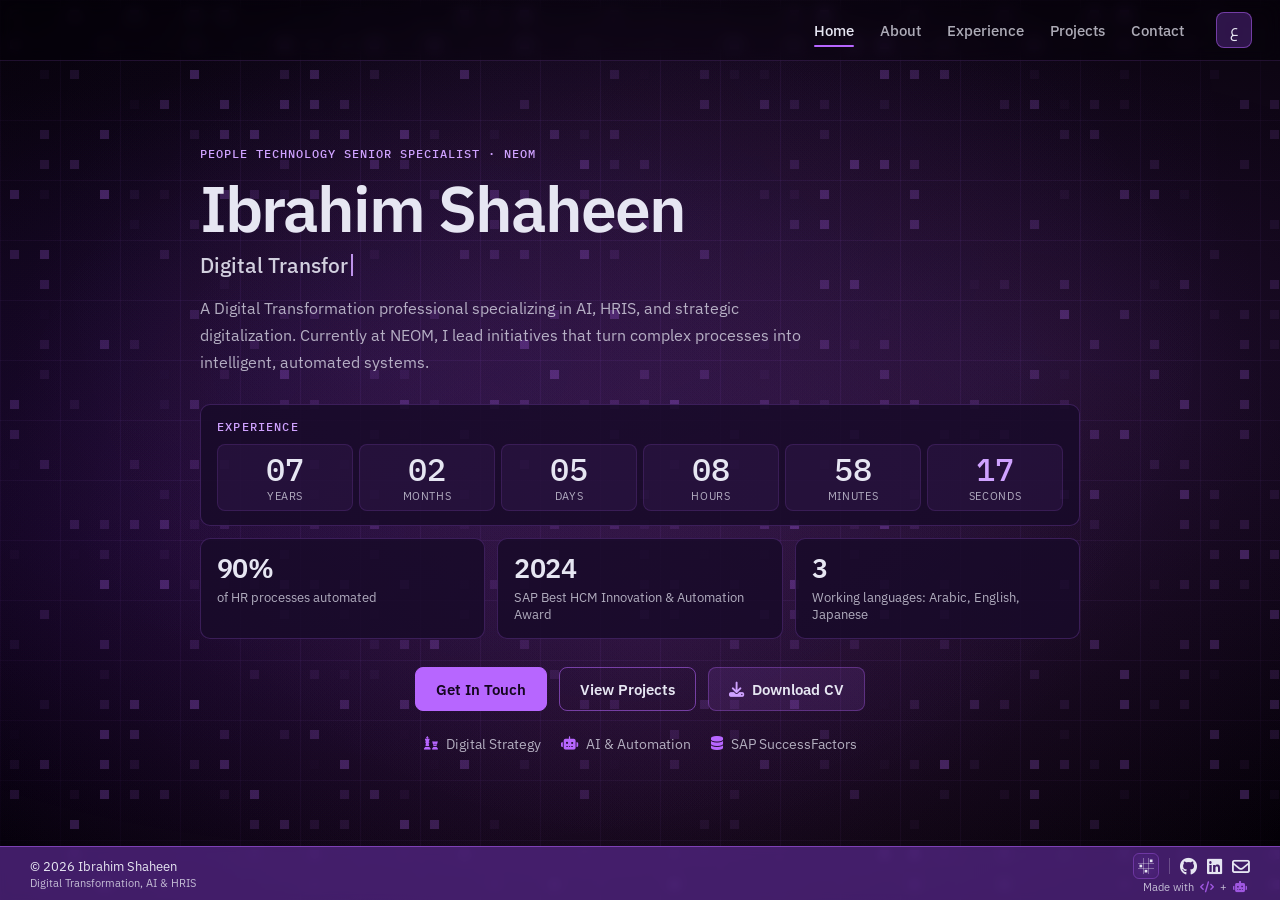
==== commit de566272: "Page changes: show the new page sooner, prefetch the others, real exit fade The shell waited for the" ====
--- a/index.html
+++ b/index.html
@@ -45,8 +45,6 @@
             try{S=localStorage}catch(e){}
             // ?lang= wins over the stored preference, and is then remembered,
             // so a shared Arabic link keeps working as the visitor browses on.
-            // ?theme= (experiment) wins over storage and is then remembered; purple is the default.
-            var tp=q.get("theme");var th=tp!==null?tp:(S&&S.getItem("theme"));if(tp!==null&&S){try{S.setItem("theme",tp)}catch(e){}}if(th&&th!=="purple")d.setAttribute("data-theme",th);
             var lp=q.get("lang");
             var lang=((lp!==null?lp:(S&&S.getItem("lang")))==="ar")?"ar":"en";
             if(lp!==null&&S){try{S.setItem("lang",lang)}catch(e){}}
@@ -240,22 +238,98 @@
             const frame = document.getElementById("contentFrame");
 
             /* Page changes animate (styles.css, 1b): fade the current page out, run the
-               navigation, and let the load handler below rise the new page in. The
-               frame starts hidden so the first page gets the same entrance instead of
-               painting and then animating. A safety timer shows the frame again if a
-               load event never arrives. Also used by i18n.js for the language switch. */
+               navigation, and rise the new page in once it is ready. The frame starts
+               hidden so the first page gets the same entrance instead of painting and
+               then animating. Also used by i18n.js for the language switch.
+
+               "Ready" is the new page's own signal (i18n.js calls frameReady once its
+               DOM is parsed and translated and its fonts are in), not the frame's load
+               event: load also waits for every image, which held About blank for the
+               photo. load stays as the fallback, and a safety timer shows the frame
+               if neither arrives. leavingDoc is the page being replaced, so a late
+               signal from it can never reveal the frame early. */
             const reduceMotion = window.matchMedia("(prefers-reduced-motion: reduce)");
             let leaveTimer = null, safetyTimer = null;
+            let leavingDoc = null, pendingReveal = true;
             frame.classList.add("is-leaving");
             function swapFrame(navigate, instant) {
                 clearTimeout(leaveTimer);
                 clearTimeout(safetyTimer);
+                leavingDoc = frame.contentDocument;
+                pendingReveal = true;
+                /* Settle on the resting style before the exit starts. Removing the
+                   entrance animation and adding is-leaving in one style change gives
+                   the transition nothing to start from, so the old page just vanished. */
                 frame.classList.remove("is-entering");
+                void frame.offsetWidth;
                 frame.classList.add("is-leaving");
                 leaveTimer = setTimeout(navigate, instant || reduceMotion.matches ? 0 : 140);
                 safetyTimer = setTimeout(function () { frame.classList.remove("is-leaving"); }, 4000);
             }
             window.swapFrame = swapFrame;
+
+            function revealFrame() {
+                if (!pendingReveal) return;
+                pendingReveal = false;
+                document.documentElement.classList.remove("frame-modal");
+                clearTimeout(safetyTimer);
+                frame.classList.remove("is-leaving", "is-entering");
+                void frame.offsetWidth;            // restart the entrance animation
+                frame.classList.add("is-entering");
+                settleFrame();
+                schedulePrefetch();
+            }
+            window.frameReady = function (doc) {
+                if (doc === frame.contentDocument && doc !== leavingDoc) revealFrame();
+            };
+
+            /* Height follows the page's body, which also changes after reveal as
+               images and the Experience builder fill in. */
+            let bodyObserver = null;
+            function settleFrame() {
+                resizeFrame();
+                try {
+                    if (bodyObserver) bodyObserver.disconnect();
+                    bodyObserver = new ResizeObserver(resizeFrame);
+                    bodyObserver.observe(frame.contentDocument.body);
+                } catch(e) {}
+            }
+
+            /* Fetch the other pages, their images and the font files they use while
+               the visitor reads the first one, so the first visit to each page is as
+               quick as a repeat visit (GitHub Pages lets the browser reuse them for ten
+               minutes). Waits for the first page to show and the browser to go idle,
+               and skips Data Saver and 2G connections. */
+            let prefetchQueued = false;
+            function schedulePrefetch() {
+                if (prefetchQueued) return;
+                prefetchQueued = true;
+                const conn = navigator.connection;
+                if (conn && (conn.saveData || /2g/.test(conn.effectiveType || ""))) return;
+                const idle = window.requestIdleCallback || function (fn) { return setTimeout(fn, 1200); };
+                idle(prefetchPages, { timeout: 2500 });
+            }
+            function prefetchPages() {
+                PAGES.forEach(function (p) {
+                    if (p !== currentPage) fetch(p + ".html", { credentials: "same-origin" }).catch(function () {});
+                });
+                ["profile-thobe", "logo-neom", "logo-tokyo", "logo-cuore", "logo-misk", "logo-crystal"].forEach(function (f) {
+                    new Image().src = "files/" + f + ".webp";
+                });
+                // The Latin faces of the two families the pages use (and Cairo's
+                // Arabic faces when reading in Arabic), not every subset Google lists.
+                try {
+                    const ar = document.documentElement.lang === "ar";
+                    document.fonts.forEach(function (face) {
+                        const fam = face.family.replace(/["']/g, "");
+                        const latin = /U\+0+-0*FF\b/i.test(face.unicodeRange);
+                        const arabic = /U\+06/i.test(face.unicodeRange);
+                        if ((/^IBM Plex/.test(fam) && latin) || (ar && fam === "Cairo" && arabic)) {
+                            face.load().catch(function () {});
+                        }
+                    });
+                } catch(e) {}
+            }
 
             function resizeFrame() {
                 try {
@@ -360,90 +434,13 @@
                 document.documentElement.classList.toggle("frame-modal", !!e.data.open);
             });
 
+            // Normally the page has already been revealed by its ready signal; this
+            // covers a page that never sends one.
             frame.addEventListener("load", function () {
-                document.documentElement.classList.remove("frame-modal");
-                clearTimeout(safetyTimer);
-                frame.classList.remove("is-leaving", "is-entering");
-                void frame.offsetWidth;            // restart the entrance animation
-                frame.classList.add("is-entering");
-                resizeFrame();
+                if (frame.contentDocument !== leavingDoc) revealFrame();
+                settleFrame();
                 try { window.i18nApply(frame.contentDocument); } catch(e) {}
-                try {
-                    const observer = new ResizeObserver(resizeFrame);
-                    observer.observe(frame.contentDocument.body);
-                } catch(e) {}
             });
-        </script>
-        <!-- Theme picker: an experiment on the themes branch, not for the live site. -->
-        <script>
-            (function () {
-                var THEMES = [["purple", "Purple", "#b766ff"], ["indigo", "Indigo", "#818cf8"], ["blue", "Blue", "#60a5fa"],
-                              ["teal", "Teal", "#2dd4bf"], ["amber", "Amber", "#f5b84a"], ["graphite", "Graphite", "#cbd5e1"], ["emerald", "Emerald", "#34d399"], ["sky", "Sky", "#38bdf8"], ["rose", "Rose", "#fb7185"], ["crimson", "Crimson", "#ef4444"], ["fuchsia", "Fuchsia", "#e879f9"], ["copper", "Copper", "#fb923c"], ["sage", "Sage", "#86c598"]];
-                // A button in the top bar (colour dot + name) that opens a dropdown.
-                var wrap = document.createElement("div");
-                wrap.className = "theme-menu";
-                var toggle = document.createElement("button");
-                toggle.type = "button";
-                toggle.className = "tm-toggle";
-                toggle.setAttribute("aria-haspopup", "true");
-                toggle.setAttribute("aria-expanded", "false");
-                var list = document.createElement("div");
-                list.className = "tm-list";
-                list.hidden = true;
-                var head = document.createElement("p");
-                head.className = "tm-head";
-                head.textContent = "Theme preview";
-                list.appendChild(head);
-                wrap.appendChild(toggle);
-                wrap.appendChild(list);
-                function current() { return document.documentElement.getAttribute("data-theme") || "purple"; }
-                function info(name) { for (var k = 0; k < THEMES.length; k++) if (THEMES[k][0] === name) return THEMES[k]; return THEMES[0]; }
-                function set(doc, name) {
-                    if (!doc) return;
-                    if (name === "purple") doc.documentElement.removeAttribute("data-theme");
-                    else doc.documentElement.setAttribute("data-theme", name);
-                }
-                function open(on) {
-                    list.hidden = !on;
-                    toggle.setAttribute("aria-expanded", on ? "true" : "false");
-                    if (on) { var cur = list.querySelector('[aria-pressed="true"]'); if (cur) cur.focus(); }
-                }
-                function apply(name) {
-                    try { localStorage.setItem("theme", name); } catch (e) {}
-                    set(document, name);
-                    try { set(document.getElementById("contentFrame").contentDocument, name); } catch (e) {}
-                    if (window.circuitBgTheme) window.circuitBgTheme();
-                    try {
-                        var u = new URL(location.href);
-                        if (name === "purple") u.searchParams.delete("theme"); else u.searchParams.set("theme", name);
-                        history.replaceState(history.state, "", u);
-                    } catch (e) {}
-                    sync();
-                }
-                function sync() {
-                    var t = info(current());
-                    toggle.innerHTML = '<i style="background:' + t[2] + '"></i><span>' + t[1] + '</span><em aria-hidden="true">▾</em>';
-                    toggle.setAttribute("aria-label", "Theme: " + t[1] + ". Change theme");
-                    list.querySelectorAll("button").forEach(function (b) {
-                        b.setAttribute("aria-pressed", b.dataset.theme === current() ? "true" : "false");
-                    });
-                }
-                THEMES.forEach(function (t) {
-                    var b = document.createElement("button");
-                    b.type = "button";
-                    b.dataset.theme = t[0];
-                    b.innerHTML = '<i style="background:' + t[2] + '"></i>' + t[1];
-                    b.addEventListener("click", function () { apply(t[0]); open(false); toggle.focus(); });
-                    list.appendChild(b);
-                });
-                toggle.addEventListener("click", function (e) { e.stopPropagation(); open(list.hidden); });
-                document.addEventListener("click", function (e) { if (!wrap.contains(e.target)) open(false); });
-                document.addEventListener("keydown", function (e) { if (e.key === "Escape" && !list.hidden) { open(false); toggle.focus(); } });
-                // beside the background (grid) button, ahead of the language toggle
-                var controls = document.querySelector(".bar-controls");
-                controls.insertBefore(wrap, document.getElementById("lang-toggle"));
-                sync();
-            })();
         </script>
     </body>
 </html>
--- a/styles.css
+++ b/styles.css
@@ -1,26 +1,8 @@
-/* ---- Colour palette ----
-   Every brand colour on the site comes from these channels, so a theme only has to
-   redefine them (see THEMES at the end of the file). */
 :root {
-    --accent-rgb: 183, 102, 255;
-    --accent-strong-rgb: 207, 162, 255;
-    --primary-rgb: 80, 37, 128;
-    --primary-hover-rgb: 111, 51, 153;
-    --wash-3-rgb: 173, 78, 188;
-    --wash-4-rgb: 68, 14, 132;
-    --nebula-a-rgb: 132, 61, 198;
-    --nebula-b-rgb: 168, 99, 230;
-    --surface-rgb: 25, 11, 41;
-    --surface-hover-rgb: 40, 18, 64;
-    --dialog-bg: #140a22;
-    --on-accent: #14061f;
-}
-
-:root {
-    --primary-color: rgb(var(--primary-rgb));
-    --primary-hover: rgb(var(--primary-hover-rgb));
+    --primary-color: #502580;
+    --primary-hover: #6f3399;
     --text-color: #e6e6f2;
-    --glow-color: rgb(var(--accent-rgb));
+    --glow-color: #b766ff;
     --font-main: 'Chakra Petch', 'Arial', sans-serif;
     --font-special: 'Orbitron', sans-serif;
     --footer-height: 55px;
@@ -69,7 +51,7 @@
     position: relative;
     display: flex;
     flex-direction: column;
-    -webkit-tap-highlight-color: rgba(var(--accent-rgb), 0.2);
+    -webkit-tap-highlight-color: rgba(183, 102, 255, 0.2);
 }
 
 /* CSS-based space background */
@@ -83,10 +65,10 @@
     width: 100vw;
     height: 100vh;
     background: 
-        radial-gradient(ellipse at 30% 40%, rgba(var(--primary-rgb), 0.25) 0%, rgba(0, 0, 0, 0) 70%),
-        radial-gradient(ellipse at 80% 40%, rgba(var(--primary-hover-rgb), 0.25) 0%, rgba(0, 0, 0, 0) 70%),
-        radial-gradient(ellipse at 50% 70%, rgba(var(--wash-3-rgb), 0.15) 0%, rgba(0, 0, 0, 0) 75%),
-        radial-gradient(ellipse at 15% 60%, rgba(var(--wash-4-rgb), 0.2) 0%, rgba(0, 0, 0, 0) 60%);
+        radial-gradient(ellipse at 30% 40%, rgba(80, 37, 128, 0.25) 0%, rgba(0, 0, 0, 0) 70%),
+        radial-gradient(ellipse at 80% 40%, rgba(111, 51, 153, 0.25) 0%, rgba(0, 0, 0, 0) 70%),
+        radial-gradient(ellipse at 50% 70%, rgba(173, 78, 188, 0.15) 0%, rgba(0, 0, 0, 0) 75%),
+        radial-gradient(ellipse at 15% 60%, rgba(68, 14, 132, 0.2) 0%, rgba(0, 0, 0, 0) 60%);
     z-index: -3;
     pointer-events: none;
     border: none;
@@ -296,15 +278,15 @@
 }
 
 .nebula-1 {
-    background: radial-gradient(ellipse at 30% 40%, rgba(var(--accent-rgb), 0.15) 0%, rgba(0, 0, 0, 0) 70%);
+    background: radial-gradient(ellipse at 30% 40%, rgba(183, 102, 255, 0.15) 0%, rgba(0, 0, 0, 0) 70%);
 }
 
 .nebula-2 {
-    background: radial-gradient(ellipse at 70% 60%, rgba(var(--nebula-a-rgb), 0.15) 0%, rgba(0, 0, 0, 0) 70%);
+    background: radial-gradient(ellipse at 70% 60%, rgba(132, 61, 198, 0.15) 0%, rgba(0, 0, 0, 0) 70%);
 }
 
 .nebula-3 {
-    background: radial-gradient(ellipse at 50% 20%, rgba(var(--nebula-b-rgb), 0.15) 0%, rgba(0, 0, 0, 0) 70%);
+    background: radial-gradient(ellipse at 50% 20%, rgba(168, 99, 230, 0.15) 0%, rgba(0, 0, 0, 0) 70%);
 }
 
 header {
@@ -348,14 +330,14 @@
 footer {
     text-align: center;
     padding: 6px 0;
-    background-color: rgba(var(--primary-rgb), 0.8);
+    background-color: rgba(80, 37, 128, 0.8);
     color: var(--text-color);
     position: fixed;
     bottom: 0;
     left: 0;
     right: 0;
     width: 100%;
-    border-top: 1px solid rgba(var(--accent-rgb), 0.5);
+    border-top: 1px solid rgba(183, 102, 255, 0.5);
     -webkit-backdrop-filter: blur(5px);
     backdrop-filter: blur(5px);
     z-index: 100;
@@ -539,13 +521,13 @@
 }
 
 .home-text-box {
-    background: rgba(var(--primary-rgb), 0.25);
-    border: 1px solid rgba(var(--accent-rgb), 0.3);
+    background: rgba(80, 37, 128, 0.25);
+    border: 1px solid rgba(183, 102, 255, 0.3);
     border-radius: 10px;
     padding: 20px 25px;
     -webkit-backdrop-filter: blur(8px);
     backdrop-filter: blur(8px);
-    box-shadow: 0 0 20px rgba(var(--accent-rgb), 0.1);
+    box-shadow: 0 0 20px rgba(183, 102, 255, 0.1);
     flex: 1;
 }
 
@@ -598,7 +580,7 @@
 }
 
 .highlight-item {
-    background-color: rgba(var(--primary-rgb), 0.3);
+    background-color: rgba(80, 37, 128, 0.3);
     border-radius: 8px;
     padding: 15px;
     display: flex;
@@ -607,14 +589,14 @@
     transition: transform 0.3s, box-shadow 0.3s;
     -webkit-backdrop-filter: blur(5px);
     backdrop-filter: blur(5px);
-    border: 1px solid rgba(var(--accent-rgb), 0.2);
+    border: 1px solid rgba(183, 102, 255, 0.2);
     flex: 1;
     max-width: 200px;
 }
 
 .highlight-item:hover {
     transform: translateY(-5px);
-    box-shadow: 0 5px 15px rgba(var(--accent-rgb), 0.3);
+    box-shadow: 0 5px 15px rgba(183, 102, 255, 0.3);
 }
 
 .highlight-icon {
@@ -649,13 +631,13 @@
     border-radius: 5px;
     transition: background-color 0.3s, transform 0.3s;
     text-align: center;
-    border: 1px solid rgba(var(--accent-rgb), 0.5);
+    border: 1px solid rgba(183, 102, 255, 0.5);
 }
 
 .cta-button:hover {
     background-color: var(--primary-hover);
     transform: translateY(-3px);
-    box-shadow: 0 5px 15px rgba(var(--accent-rgb), 0.3);
+    box-shadow: 0 5px 15px rgba(183, 102, 255, 0.3);
 }
 
 /* Media Queries for Responsive Design */
@@ -952,12 +934,12 @@
 }
 
 .about-info {
-    background-color: rgba(var(--primary-rgb), 0.2);
+    background-color: rgba(80, 37, 128, 0.2);
     border-radius: 10px;
     padding: 15px;
     -webkit-backdrop-filter: blur(5px);
     backdrop-filter: blur(5px);
-    border: 1px solid rgba(var(--accent-rgb), 0.2);
+    border: 1px solid rgba(183, 102, 255, 0.2);
 }
 
 /* Inner scroll box only on desktop; phones/tablets scroll the whole page in the iframe */
@@ -977,7 +959,7 @@
     border-radius: 4px;
 }
 .about-info::-webkit-scrollbar-thumb {
-    background: rgba(var(--accent-rgb), 0.5);
+    background: rgba(183, 102, 255, 0.5);
     border-radius: 4px;
 }
 
@@ -1009,7 +991,7 @@
 }
 
 .skill-item {
-    background-color: rgba(var(--primary-rgb), 0.4);
+    background-color: rgba(80, 37, 128, 0.4);
     border-radius: 5px;
     padding: 10px;
     display: flex;
@@ -1020,7 +1002,7 @@
 
 .skill-item:hover {
     transform: translateY(-3px);
-    box-shadow: 0 3px 10px rgba(var(--accent-rgb), 0.3);
+    box-shadow: 0 3px 10px rgba(183, 102, 255, 0.3);
 }
 
 .skill-item i {
@@ -1066,7 +1048,7 @@
 
 .contact-card {
     flex: 0 0 calc(50% - 8px);
-    background-color: rgba(var(--primary-rgb), 0.4);
+    background-color: rgba(80, 37, 128, 0.4);
     border-radius: 8px;
     padding: 15px 15px;
     text-decoration: none;
@@ -1075,7 +1057,7 @@
     transition: transform 0.3s, box-shadow 0.3s, background-color 0.3s;
     -webkit-backdrop-filter: blur(5px);
     backdrop-filter: blur(5px);
-    border: 1px solid rgba(var(--accent-rgb), 0.3);
+    border: 1px solid rgba(183, 102, 255, 0.3);
     display: flex;
     flex-direction: column;
     align-items: center;
@@ -1083,8 +1065,8 @@
 
 .contact-card:hover {
     transform: translateY(-5px);
-    box-shadow: 0 5px 15px rgba(var(--accent-rgb), 0.5);
-    background-color: rgba(var(--primary-hover-rgb), 0.5);
+    box-shadow: 0 5px 15px rgba(183, 102, 255, 0.5);
+    background-color: rgba(111, 51, 153, 0.5);
 }
 
 .contact-icon {
@@ -1248,18 +1230,18 @@
 /* The actual content */
 .content {
     position: relative;
-    background-color: rgba(var(--primary-rgb), 0.4);
+    background-color: rgba(80, 37, 128, 0.4);
     border-radius: 8px;
     padding: 20px;
     -webkit-backdrop-filter: blur(5px);
     backdrop-filter: blur(5px);
-    border: 1px solid rgba(var(--accent-rgb), 0.3);
+    border: 1px solid rgba(183, 102, 255, 0.3);
     transition: transform 0.3s, box-shadow 0.3s;
 }
 
 .content:hover {
     transform: translateY(-5px);
-    box-shadow: 0 5px 15px rgba(var(--accent-rgb), 0.3);
+    box-shadow: 0 5px 15px rgba(183, 102, 255, 0.3);
 }
 
 .company {
@@ -1488,7 +1470,7 @@
 }
 
 .project-card {
-    background-color: rgba(var(--primary-rgb), 0.4);
+    background-color: rgba(80, 37, 128, 0.4);
     border-radius: 8px;
     padding: 20px;
     margin-bottom: 20px;
@@ -1497,12 +1479,12 @@
     transition: transform 0.3s, box-shadow 0.3s;
     -webkit-backdrop-filter: blur(5px);
     backdrop-filter: blur(5px);
-    border: 1px solid rgba(var(--accent-rgb), 0.3);
+    border: 1px solid rgba(183, 102, 255, 0.3);
 }
 
 .project-card:hover {
     transform: translateY(-5px);
-    box-shadow: 0 5px 15px rgba(var(--accent-rgb), 0.3);
+    box-shadow: 0 5px 15px rgba(183, 102, 255, 0.3);
 }
 
 .project-title {
@@ -1542,7 +1524,7 @@
     max-width: 800px;
     margin: 10px 0 4px;
     padding-bottom: 8px;
-    border-bottom: 1px solid rgba(var(--accent-rgb), 0.25);
+    border-bottom: 1px solid rgba(183, 102, 255, 0.25);
 }
 
 .projects-section-title:not(:first-child) {
@@ -1579,8 +1561,8 @@
     gap: 7px;
     margin-top: 12px;
     padding: 7px 14px;
-    background-color: rgba(var(--accent-rgb), 0.15);
-    border: 1px solid rgba(var(--accent-rgb), 0.45);
+    background-color: rgba(183, 102, 255, 0.15);
+    border: 1px solid rgba(183, 102, 255, 0.45);
     border-radius: 6px;
     color: var(--text-color);
     font-family: var(--font-main);
@@ -1591,8 +1573,8 @@
 }
 
 .expand-btn:hover {
-    background-color: rgba(var(--accent-rgb), 0.28);
-    box-shadow: 0 0 12px rgba(var(--accent-rgb), 0.3);
+    background-color: rgba(183, 102, 255, 0.28);
+    box-shadow: 0 0 12px rgba(183, 102, 255, 0.3);
 }
 
 .expand-chevron {
@@ -1663,8 +1645,8 @@
     font-family: var(--font-main);
     padding: 4px 10px;
     border-radius: 999px;
-    background-color: rgba(var(--accent-rgb), 0.12);
-    border: 1px solid rgba(var(--accent-rgb), 0.3);
+    background-color: rgba(183, 102, 255, 0.12);
+    border: 1px solid rgba(183, 102, 255, 0.3);
     color: var(--text-color);
     white-space: nowrap;
 }
@@ -1893,10 +1875,10 @@
         display: flex;
         flex-wrap: nowrap;
         justify-content: space-around;
-        background: rgba(var(--primary-rgb), 0.92);
+        background: rgba(80, 37, 128, 0.92);
         -webkit-backdrop-filter: blur(10px);
         backdrop-filter: blur(10px);
-        border-top: 1px solid rgba(var(--accent-rgb), 0.5);
+        border-top: 1px solid rgba(183, 102, 255, 0.5);
         z-index: 200;
     }
 
@@ -2095,8 +2077,8 @@
     width: 42px;
     height: 42px;
     border-radius: 10px;
-    background-color: rgba(var(--primary-rgb), 0.55);
-    border: 1px solid rgba(var(--accent-rgb), 0.5);
+    background-color: rgba(80, 37, 128, 0.55);
+    border: 1px solid rgba(183, 102, 255, 0.5);
     color: var(--text-color);
     font-family: 'Cairo', sans-serif;
     font-size: 1rem;
@@ -2108,8 +2090,8 @@
 }
 
 .lang-toggle:hover {
-    background-color: rgba(var(--primary-hover-rgb), 0.75);
-    box-shadow: 0 0 12px rgba(var(--accent-rgb), 0.4);
+    background-color: rgba(111, 51, 153, 0.75);
+    box-shadow: 0 0 12px rgba(183, 102, 255, 0.4);
 }
 
 [dir="rtl"] .lang-toggle {
@@ -2196,7 +2178,7 @@
    mobile tab bar the state indicator it never had. */
 .navbar a[aria-current="page"] {
     background-color: var(--primary-hover);
-    box-shadow: 0 0 10px rgba(var(--accent-rgb), 0.35);
+    box-shadow: 0 0 10px rgba(183, 102, 255, 0.35);
 }
 
 /* ---- Backdrop toggle ---- */
@@ -2214,8 +2196,8 @@
     width: 42px;
     height: 42px;
     border-radius: 10px;
-    background-color: rgba(var(--primary-rgb), 0.55);
-    border: 1px solid rgba(var(--accent-rgb), 0.5);
+    background-color: rgba(80, 37, 128, 0.55);
+    border: 1px solid rgba(183, 102, 255, 0.5);
     color: var(--text-color);
     line-height: 1;
     cursor: pointer;
@@ -2225,8 +2207,8 @@
 }
 
 .backdrop-toggle:hover {
-    background-color: rgba(var(--primary-hover-rgb), 0.75);
-    box-shadow: 0 0 12px rgba(var(--accent-rgb), 0.4);
+    background-color: rgba(111, 51, 153, 0.75);
+    box-shadow: 0 0 12px rgba(183, 102, 255, 0.4);
 }
 
 /* The icon draws itself in the button's own colour, so there is nothing to keep in
@@ -2404,8 +2386,8 @@
 .circuit-grid {
     z-index: -3;
     background-image:
-        linear-gradient(rgba(var(--accent-rgb), 0.07) 1px, rgba(0, 0, 0, 0) 1px),
-        linear-gradient(90deg, rgba(var(--accent-rgb), 0.07) 1px, rgba(0, 0, 0, 0) 1px);
+        linear-gradient(rgba(183, 102, 255, 0.07) 1px, rgba(0, 0, 0, 0) 1px),
+        linear-gradient(90deg, rgba(183, 102, 255, 0.07) 1px, rgba(0, 0, 0, 0) 1px);
     background-size: 60px 60px, 60px 60px;
     /* Fade the grid out towards the edges. Without this it reads as graph paper
        ruled to the corners; masked, it reads as a board lit from the middle. */
@@ -2598,16 +2580,16 @@
     --font-main: 'IBM Plex Sans', system-ui, -apple-system, 'Segoe UI', sans-serif;
     --font-special: 'IBM Plex Sans', system-ui, -apple-system, 'Segoe UI', sans-serif;
     --font-mono: 'IBM Plex Mono', ui-monospace, 'SF Mono', Menlo, monospace;
-    --accent: rgb(var(--accent-rgb));
-    --accent-strong: rgb(var(--accent-strong-rgb));       /* accent as TEXT on dark: brighter, readable */
+    --accent: #b766ff;
+    --accent-strong: #cfa2ff;       /* accent as TEXT on dark: brighter, readable */
     --muted: rgba(230, 230, 242, 0.74);
     /* One card surface for every page: a deep, nearly opaque purple, easy on the
        eye, and the moving squares never show through text. --surface-solid is kept
        as an alias for older rules. */
-    --surface: rgba(var(--surface-rgb), 0.88);
+    --surface: rgba(25, 11, 41, 0.88);
     --surface-solid: var(--surface);
-    --surface-hover: rgba(var(--surface-hover-rgb), 0.92);
-    --surface-border: rgba(var(--accent-rgb), 0.22);
+    --surface-hover: rgba(40, 18, 64, 0.92);
+    --surface-border: rgba(183, 102, 255, 0.22);
 }
 
 /* The two card types that predate the token used their own translucent purple. */
@@ -2653,12 +2635,16 @@
    The shell swaps the iframe's page, and a new document paints nothing until its
    fonts are in, so a plain swap read as a blink. Now the old page fades out, the
    new one loads hidden, and it rises in once its load event says it is ready. */
+/* The exit mirrors the entrance: the old page lifts a few pixels as it fades, the
+   new one rises in from below, so a change reads as one upward motion. Same 0.14s
+   the shell waits before navigating, so the exit costs no extra time. */
 #contentFrame {
-    transition: opacity 0.14s ease;
+    transition: opacity 0.14s cubic-bezier(0.4, 0, 1, 1), transform 0.14s cubic-bezier(0.4, 0, 1, 1);
 }
 
 #contentFrame.is-leaving {
     opacity: 0;
+    transform: translateY(-8px);
 }
 
 #contentFrame.is-entering {
@@ -2685,6 +2671,10 @@
 @media (prefers-reduced-motion: reduce) {
     #contentFrame.is-entering {
         animation: frame-fade 0.15s ease both;
+    }
+
+    #contentFrame.is-leaving {
+        transform: none;
     }
 }
 
@@ -2697,7 +2687,7 @@
     gap: 20px;
     padding: 12px 28px;
     flex-shrink: 0;
-    border-bottom: 1px solid rgba(var(--accent-rgb), 0.14);
+    border-bottom: 1px solid rgba(183, 102, 255, 0.14);
     background: rgba(2, 0, 4, 0.35);
     -webkit-backdrop-filter: blur(8px);
     backdrop-filter: blur(8px);
@@ -2778,7 +2768,7 @@
 
     .site-bar .navbar a:hover {
         color: var(--text-color);
-        background: rgba(var(--accent-rgb), 0.08);
+        background: rgba(183, 102, 255, 0.08);
         transform: none;
     }
 
@@ -2844,7 +2834,7 @@
     padding: 0;
     border-radius: 6px;
     background: transparent;
-    border: 1px solid rgba(var(--accent-rgb), 0.35);
+    border: 1px solid rgba(183, 102, 255, 0.35);
 }
 
 footer .backdrop-toggle .backdrop-icon {
@@ -3045,8 +3035,8 @@
     gap: 4px;
     padding: 8px 4px 7px;
     border-radius: 8px;
-    background: rgba(var(--accent-rgb), 0.07);
-    border: 1px solid rgba(var(--accent-rgb), 0.14);
+    background: rgba(183, 102, 255, 0.07);
+    border: 1px solid rgba(183, 102, 255, 0.14);
 }
 
 /* Tabular mono digits: every digit the same width, so the counter does not jitter
@@ -3240,7 +3230,7 @@
 
 /* ---- 4. Button hierarchy: weight follows importance ----
    They used to share one purple fill, so "Get In Touch" - the conversion goal -
-   read no louder than a nav pill. Dark text on the primary: white on rgb(var(--accent-rgb)) is
+   read no louder than a nav pill. Dark text on the primary: white on #b766ff is
    about 3:1, which fails AA; dark text is well above it. */
 .cta-button {
     display: inline-flex;
@@ -3259,34 +3249,34 @@
 .cta-primary {
     background: var(--accent);
     border: 1px solid var(--accent);
-    color: var(--on-accent);
+    color: #14061f;
 }
 
 .cta-primary:hover {
     background: var(--accent-strong);
     border-color: var(--accent-strong);
-    box-shadow: 0 6px 20px rgba(var(--accent-rgb), 0.35);
+    box-shadow: 0 6px 20px rgba(183, 102, 255, 0.35);
 }
 
 .cta-secondary {
     background: transparent;
-    border: 1px solid rgba(var(--accent-rgb), 0.55);
+    border: 1px solid rgba(183, 102, 255, 0.55);
     color: var(--text-color);
 }
 
 .cta-secondary:hover {
-    background: rgba(var(--accent-rgb), 0.12);
+    background: rgba(183, 102, 255, 0.12);
     box-shadow: none;
 }
 
 .cta-tertiary {
-    background: rgba(var(--accent-rgb), 0.12);
-    border: 1px solid rgba(var(--accent-rgb), 0.32);
+    background: rgba(183, 102, 255, 0.12);
+    border: 1px solid rgba(183, 102, 255, 0.32);
     color: var(--text-color);
 }
 
 .cta-tertiary:hover {
-    background: rgba(var(--accent-rgb), 0.2);
+    background: rgba(183, 102, 255, 0.2);
     box-shadow: none;
 }
 
@@ -3349,8 +3339,12 @@
 
 /* Side by side, the photo takes the full height of the text card, so their tops and
    bottoms line up. The image is lifted out of the flow (it would otherwise set the
-   row's height itself) and cropped to fill, keeping the face in frame. */
-@media screen and (min-width: 641px) {
+   row's height itself) and cropped to fill, keeping the face in frame.
+   The stretch is capped: on narrower screens the text column gets tall, and an
+   uncapped photo became a thin sliver of a face (250x654 at 641px). Past the cap the
+   photo stays at the cap and sits centred against the card. Below 880px the two
+   stack instead (next block), so the photo keeps its square. */
+@media screen and (min-width: 881px) {
     .about-intro {
         align-items: stretch;
     }
@@ -3358,11 +3352,13 @@
     .about-intro .profile-container {
         display: flex;
         flex-direction: column;
+        justify-content: center;
     }
 
     .about-intro .profile-frame {
         flex: 1 1 auto;
         min-height: 250px;
+        max-height: 340px;
     }
 
     .about-intro #profile-pic {
@@ -3423,7 +3419,7 @@
     display: grid;
     place-items: center;
     border-radius: 8px;
-    background: rgba(var(--accent-rgb), 0.14);
+    background: rgba(183, 102, 255, 0.14);
     color: var(--accent-strong);
     font-size: 0.85rem;
 }
@@ -3510,6 +3506,18 @@
     width: auto;
     padding: 8px 14px;
     border-radius: 999px;
+}
+
+/* Stacked below 880px: the photo, square and centred, above a full-width card. */
+@media screen and (max-width: 880px) {
+    .about-intro {
+        grid-template-columns: 1fr;
+        gap: 20px;
+    }
+
+    .about-intro .profile-container {
+        align-items: center;
+    }
 }
 
 @media screen and (max-width: 1000px) {
@@ -3596,7 +3604,7 @@
     top: 19px;
     bottom: 0;
     width: 2px;
-    background: rgba(var(--accent-rgb), 0.3);
+    background: rgba(183, 102, 255, 0.3);
 }
 
 .role:last-child::after {
@@ -3704,7 +3712,7 @@
     .list-employer + .list-employer {
         margin-top: 12px;
         padding-top: 12px;
-        border-top: 1px solid rgba(var(--accent-rgb), 0.14);
+        border-top: 1px solid rgba(183, 102, 255, 0.14);
     }
 
     .list-company {
@@ -3765,7 +3773,7 @@
         top: 27px;                     /* node bottom */
         bottom: -17px;                 /* next node top: 2px gap + 1px border + 14px */
         width: 2px;
-        background: rgba(var(--accent-rgb), 0.28);
+        background: rgba(183, 102, 255, 0.28);
         pointer-events: none;
     }
 
@@ -3801,17 +3809,17 @@
     }
 
     .list-role:hover {
-        background: rgba(var(--accent-rgb), 0.08);
+        background: rgba(183, 102, 255, 0.08);
     }
 
     .list-role.is-selected {
-        background: rgba(var(--accent-rgb), 0.16);
-        border-color: rgba(var(--accent-rgb), 0.38);
+        background: rgba(183, 102, 255, 0.16);
+        border-color: rgba(183, 102, 255, 0.38);
     }
 
     .list-role.is-selected::before {
         background: var(--accent);
-        box-shadow: 0 0 0 4px rgba(var(--accent-rgb), 0.22);
+        box-shadow: 0 0 0 4px rgba(183, 102, 255, 0.22);
     }
 
     .list-role-title {
@@ -3855,7 +3863,7 @@
         gap: 18px;
         margin-bottom: 20px;
         padding-bottom: 20px;
-        border-bottom: 1px solid rgba(var(--accent-rgb), 0.16);
+        border-bottom: 1px solid rgba(183, 102, 255, 0.16);
     }
 
     .panel-head img {
@@ -3916,7 +3924,7 @@
     .panel-path {
         margin-bottom: 22px;
         padding-bottom: 20px;
-        border-bottom: 1px solid rgba(var(--accent-rgb), 0.16);
+        border-bottom: 1px solid rgba(183, 102, 255, 0.16);
     }
 
     .path-steps {
@@ -3949,12 +3957,12 @@
         inset-inline-start: 20px;
         inset-inline-end: 4px;
         height: 2px;
-        background: rgba(var(--accent-rgb), 0.22);
+        background: rgba(183, 102, 255, 0.22);
         pointer-events: none;
     }
 
     .path-step.is-done::after {
-        background: rgba(var(--accent-rgb), 0.6);
+        background: rgba(183, 102, 255, 0.6);
     }
 
     .path-btn {
@@ -3983,12 +3991,12 @@
     }
 
     .path-step.is-done .path-dot {
-        background: rgba(var(--accent-rgb), 0.6);
+        background: rgba(183, 102, 255, 0.6);
     }
 
     .path-step.is-current .path-dot {
         background: var(--accent);
-        box-shadow: 0 0 0 4px rgba(var(--accent-rgb), 0.25);
+        box-shadow: 0 0 0 4px rgba(183, 102, 255, 0.25);
     }
 
     .path-title {
@@ -4156,7 +4164,7 @@
         grid-column: 2;
         grid-row: 1 / -1;
         padding-inline-start: 30px;
-        border-inline-start: 1px solid rgba(var(--accent-rgb), 0.2);
+        border-inline-start: 1px solid rgba(183, 102, 255, 0.2);
     }
 
     .project-grid > .project-card:first-child:nth-last-child(odd) .project-details-inner {
@@ -4248,7 +4256,7 @@
         grid-column: 2;
         grid-row: 1 / -1;
         padding-inline-start: 30px;
-        border-inline-start: 1px solid rgba(var(--accent-rgb), 0.2);
+        border-inline-start: 1px solid rgba(183, 102, 255, 0.2);
     }
 
     .project-grid > .project-card:first-child:nth-last-child(3n+2) .project-details-inner,
@@ -4292,7 +4300,7 @@
         column-gap: 40px;
         padding: 28px 32px 30px;
         cursor: default;
-        border-color: rgba(var(--accent-rgb), 0.55);
+        border-color: rgba(183, 102, 255, 0.55);
         box-shadow: 0 18px 48px rgba(0, 0, 0, 0.35);
         transform: none;
     }
@@ -4309,6 +4317,7 @@
     }
 
     .project-grid > .project-card.expandable.is-open > .project-outcome,
+    .project-grid > .project-card.expandable.is-open > .project-chips,
     .project-grid > .project-card.expandable.is-open > .project-summary {
         grid-column: 1;
     }
@@ -4325,7 +4334,7 @@
         grid-column: 2;
         grid-row: 2 / -1;
         padding-inline-start: 34px;
-        border-inline-start: 1px solid rgba(var(--accent-rgb), 0.2);
+        border-inline-start: 1px solid rgba(183, 102, 255, 0.2);
     }
 
     .project-grid > .project-card.expandable.is-open .project-details-inner {
@@ -4346,7 +4355,7 @@
         height: 38px;
         padding: 0;
         border-radius: 10px;
-        border: 1px solid rgba(var(--accent-rgb), 0.4);
+        border: 1px solid rgba(183, 102, 255, 0.4);
         background: rgba(2, 0, 4, 0.28);
         color: var(--text-color);
         cursor: pointer;
@@ -4354,8 +4363,8 @@
     }
 
     .project-grid > .project-card.expandable.is-open > .card-close:hover {
-        background: rgba(var(--accent-rgb), 0.2);
-        border-color: rgba(var(--accent-rgb), 0.7);
+        background: rgba(183, 102, 255, 0.2);
+        border-color: rgba(183, 102, 255, 0.7);
     }
 }
 
@@ -4377,7 +4386,7 @@
     height: 7px;
     border-radius: 50%;
     background: var(--accent-strong);
-    box-shadow: 0 0 0 3px rgba(var(--accent-strong-rgb), 0.2);
+    box-shadow: 0 0 0 3px rgba(207, 162, 255, 0.2);
     flex-shrink: 0;
 }
 
@@ -4455,7 +4464,7 @@
     gap: 6px;
     padding: 14px 16px;
     border-radius: 12px;
-    background: rgba(var(--accent-rgb), 0.09);
+    background: rgba(183, 102, 255, 0.09);
     border: 1px solid var(--surface-border);
 }
 
@@ -4495,7 +4504,7 @@
     width: 36px;
     height: 36px;
     border-radius: 10px;
-    background: rgba(var(--accent-rgb), 0.14);
+    background: rgba(183, 102, 255, 0.14);
     color: var(--accent-strong);
 }
 
@@ -4520,7 +4529,7 @@
         column-gap: 48px;
         padding: 32px 36px 32px;
         cursor: default;
-        border-color: rgba(var(--accent-rgb), 0.45);
+        border-color: rgba(183, 102, 255, 0.45);
     }
 
     /* Lift the details' blocks into the card's own grid, so the figures can sit
@@ -4585,7 +4594,7 @@
         gap: 14px 30px;
         margin-top: 28px;
         padding-top: 24px;
-        border-top: 1px solid rgba(var(--accent-rgb), 0.16);
+        border-top: 1px solid rgba(183, 102, 255, 0.16);
     }
 
     .project-grid > .project-card.project-feature-card.expandable .feature-pillars .feature-label {
@@ -4621,8 +4630,8 @@
     max-height: min(84vh, 780px);
     padding: 28px 28px 24px;
     border-radius: 16px;
-    border: 1px solid rgba(var(--accent-rgb), 0.35);
-    background: var(--dialog-bg);
+    border: 1px solid rgba(183, 102, 255, 0.35);
+    background: #140a22;
     color: var(--text-color);
     overflow: auto;
     box-shadow: 0 24px 60px rgba(0, 0, 0, 0.55);
@@ -4651,7 +4660,7 @@
     inset-inline-end: 18px;
     padding: 6px 12px;
     border-radius: 8px;
-    border: 1px solid rgba(var(--accent-rgb), 0.4);
+    border: 1px solid rgba(183, 102, 255, 0.4);
     background: transparent;
     color: var(--text-color);
     font-family: var(--font-main);
@@ -4660,7 +4669,7 @@
 }
 
 .dialog-close:hover {
-    background: rgba(var(--accent-rgb), 0.14);
+    background: rgba(183, 102, 255, 0.14);
 }
 
 body.dialog-open {
@@ -4675,8 +4684,8 @@
     margin: 2px 0 8px;
     padding: 3px 10px;
     border-radius: 999px;
-    background: rgba(var(--accent-rgb), 0.12);
-    border: 1px solid rgba(var(--accent-rgb), 0.3);
+    background: rgba(183, 102, 255, 0.12);
+    border: 1px solid rgba(183, 102, 255, 0.3);
     color: var(--accent-strong);
     font-family: var(--font-mono);
     font-size: 0.72rem;
@@ -4764,11 +4773,11 @@
     align-items: baseline;
     gap: 16px;
     padding: 10px 0;
-    border-bottom: 1px solid rgba(var(--accent-rgb), 0.14);
+    border-bottom: 1px solid rgba(183, 102, 255, 0.14);
 }
 
 .contact-facts div:first-child {
-    border-top: 1px solid rgba(var(--accent-rgb), 0.14);
+    border-top: 1px solid rgba(183, 102, 255, 0.14);
 }
 
 .contact-facts dt {
@@ -4850,7 +4859,7 @@
 }
 
 .channel-main:hover {
-    border-color: rgba(var(--accent-rgb), 0.55);
+    border-color: rgba(183, 102, 255, 0.55);
     background: var(--surface-hover);
 }
 
@@ -4861,7 +4870,7 @@
     display: grid;
     place-items: center;
     border-radius: 10px;
-    background: rgba(var(--accent-rgb), 0.14);
+    background: rgba(183, 102, 255, 0.14);
     color: var(--accent-strong);
     font-size: 1.15rem;
 }
@@ -4925,8 +4934,8 @@
 
 .channel-copy:hover {
     color: var(--text-color);
-    border-color: rgba(var(--accent-rgb), 0.55);
-    background: rgba(var(--accent-rgb), 0.08);
+    border-color: rgba(183, 102, 255, 0.55);
+    background: rgba(183, 102, 255, 0.08);
 }
 
 .channel-copy.copied {
@@ -4983,276 +4992,147 @@
     border-radius: 6px;
 }
 
-/* ---- THEMES (experiment, branch: themes) ----
-   Each theme redefines the palette channels at the top of this file. Picked with
-   ?theme=<name> or the temporary picker in the shell; purple is the default. */
-html[data-theme="indigo"] {
-    --accent-rgb: 129, 140, 248;
-    --accent-strong-rgb: 165, 180, 252;
-    --primary-rgb: 49, 46, 129;
-    --primary-hover-rgb: 67, 56, 202;
-    --wash-3-rgb: 99, 102, 241;
-    --wash-4-rgb: 30, 27, 75;
-    --nebula-a-rgb: 79, 70, 229;
-    --nebula-b-rgb: 129, 140, 248;
-    --surface-rgb: 14, 15, 36;
-    --surface-hover-rgb: 24, 26, 58;
-    --dialog-bg: #0e0f24;
-    --on-accent: #0b0c1f;
-}
-
-html[data-theme="blue"] {
-    --accent-rgb: 96, 165, 250;
-    --accent-strong-rgb: 147, 197, 253;
-    --primary-rgb: 30, 58, 138;
-    --primary-hover-rgb: 37, 99, 235;
-    --wash-3-rgb: 59, 130, 246;
-    --wash-4-rgb: 23, 37, 84;
-    --nebula-a-rgb: 37, 99, 235;
-    --nebula-b-rgb: 96, 165, 250;
-    --surface-rgb: 10, 18, 36;
-    --surface-hover-rgb: 18, 32, 60;
-    --dialog-bg: #0a1224;
-    --on-accent: #06101f;
-}
-
-html[data-theme="teal"] {
-    --accent-rgb: 45, 212, 191;
-    --accent-strong-rgb: 153, 246, 228;
-    --primary-rgb: 17, 94, 89;
-    --primary-hover-rgb: 15, 118, 110;
-    --wash-3-rgb: 20, 184, 166;
-    --wash-4-rgb: 4, 47, 46;
-    --nebula-a-rgb: 13, 148, 136;
-    --nebula-b-rgb: 45, 212, 191;
-    --surface-rgb: 7, 24, 26;
-    --surface-hover-rgb: 12, 40, 42;
-    --dialog-bg: #071a1c;
-    --on-accent: #032321;
-}
-
-html[data-theme="amber"] {
-    --accent-rgb: 245, 184, 74;
-    --accent-strong-rgb: 252, 211, 133;
-    --primary-rgb: 120, 53, 15;
-    --primary-hover-rgb: 146, 64, 14;
-    --wash-3-rgb: 217, 119, 6;
-    --wash-4-rgb: 69, 26, 3;
-    --nebula-a-rgb: 180, 83, 9;
-    --nebula-b-rgb: 245, 158, 11;
-    --surface-rgb: 28, 18, 8;
-    --surface-hover-rgb: 46, 30, 12;
-    --dialog-bg: #1c1208;
-    --on-accent: #1f1203;
-}
-
-html[data-theme="graphite"] {
-    --accent-rgb: 203, 213, 225;
-    --accent-strong-rgb: 241, 245, 249;
-    --primary-rgb: 51, 65, 85;
-    --primary-hover-rgb: 71, 85, 105;
-    --wash-3-rgb: 100, 116, 139;
-    --wash-4-rgb: 30, 41, 59;
-    --nebula-a-rgb: 71, 85, 105;
-    --nebula-b-rgb: 148, 163, 184;
-    --surface-rgb: 17, 20, 26;
-    --surface-hover-rgb: 30, 35, 44;
-    --dialog-bg: #11141a;
-    --on-accent: #0f172a;
-}
-
-html[data-theme="emerald"] {
-    --accent-rgb: 52, 211, 153;
-    --accent-strong-rgb: 167, 243, 208;
-    --primary-rgb: 6, 95, 70;
-    --primary-hover-rgb: 4, 120, 87;
-    --wash-3-rgb: 16, 185, 129;
-    --wash-4-rgb: 2, 44, 34;
-    --nebula-a-rgb: 5, 150, 105;
-    --nebula-b-rgb: 52, 211, 153;
-    --surface-rgb: 6, 24, 18;
-    --surface-hover-rgb: 11, 40, 30;
-    --dialog-bg: #06180f;
-    --on-accent: #022c22;
-}
-
-html[data-theme="sky"] {
-    --accent-rgb: 56, 189, 248;
-    --accent-strong-rgb: 186, 230, 253;
-    --primary-rgb: 7, 89, 133;
-    --primary-hover-rgb: 3, 105, 161;
-    --wash-3-rgb: 14, 165, 233;
-    --wash-4-rgb: 8, 47, 73;
-    --nebula-a-rgb: 2, 132, 199;
-    --nebula-b-rgb: 56, 189, 248;
-    --surface-rgb: 6, 20, 30;
-    --surface-hover-rgb: 10, 34, 50;
-    --dialog-bg: #06141e;
-    --on-accent: #04263a;
-}
-
-html[data-theme="rose"] {
-    --accent-rgb: 251, 113, 133;
-    --accent-strong-rgb: 254, 205, 211;
-    --primary-rgb: 136, 19, 55;
-    --primary-hover-rgb: 159, 18, 57;
-    --wash-3-rgb: 244, 63, 94;
-    --wash-4-rgb: 76, 5, 25;
-    --nebula-a-rgb: 190, 18, 60;
-    --nebula-b-rgb: 251, 113, 133;
-    --surface-rgb: 30, 8, 14;
-    --surface-hover-rgb: 50, 14, 24;
-    --dialog-bg: #1e080e;
-    --on-accent: #2a0510;
-}
-
-html[data-theme="crimson"] {
-    --accent-rgb: 239, 68, 68;
-    --accent-strong-rgb: 252, 165, 165;
-    --primary-rgb: 127, 29, 29;
-    --primary-hover-rgb: 153, 27, 27;
-    --wash-3-rgb: 220, 38, 38;
-    --wash-4-rgb: 69, 10, 10;
-    --nebula-a-rgb: 185, 28, 28;
-    --nebula-b-rgb: 239, 68, 68;
-    --surface-rgb: 28, 8, 8;
-    --surface-hover-rgb: 48, 14, 14;
-    --dialog-bg: #1c0808;
-    --on-accent: #2b0505;
-}
-
-html[data-theme="fuchsia"] {
-    --accent-rgb: 232, 121, 249;
-    --accent-strong-rgb: 245, 208, 254;
-    --primary-rgb: 112, 26, 117;
-    --primary-hover-rgb: 134, 25, 143;
-    --wash-3-rgb: 217, 70, 239;
-    --wash-4-rgb: 60, 10, 64;
-    --nebula-a-rgb: 192, 38, 211;
-    --nebula-b-rgb: 232, 121, 249;
-    --surface-rgb: 28, 8, 30;
-    --surface-hover-rgb: 46, 14, 50;
-    --dialog-bg: #1c081e;
-    --on-accent: #2a052e;
-}
-
-html[data-theme="copper"] {
-    --accent-rgb: 251, 146, 60;
-    --accent-strong-rgb: 254, 215, 170;
-    --primary-rgb: 124, 45, 18;
-    --primary-hover-rgb: 154, 52, 18;
-    --wash-3-rgb: 234, 88, 12;
-    --wash-4-rgb: 67, 20, 7;
-    --nebula-a-rgb: 194, 65, 12;
-    --nebula-b-rgb: 251, 146, 60;
-    --surface-rgb: 28, 14, 8;
-    --surface-hover-rgb: 46, 24, 12;
-    --dialog-bg: #1c0e08;
-    --on-accent: #2a1205;
-}
-
-html[data-theme="sage"] {
-    --accent-rgb: 134, 197, 152;
-    --accent-strong-rgb: 201, 230, 208;
-    --primary-rgb: 45, 80, 58;
-    --primary-hover-rgb: 58, 102, 74;
-    --wash-3-rgb: 101, 163, 120;
-    --wash-4-rgb: 22, 40, 29;
-    --nebula-a-rgb: 74, 124, 89;
-    --nebula-b-rgb: 134, 197, 152;
-    --surface-rgb: 14, 22, 17;
-    --surface-hover-rgb: 24, 36, 28;
-    --dialog-bg: #0e1611;
-    --on-accent: #0f2416;
-}
-
-/* Temporary theme menu (preview only): a button in the top bar showing the current
-   theme's colour and name, opening a dropdown list of every theme. */
-.theme-menu {
-    position: relative;
-}
-
-.tm-toggle {
+/* ---- 10. Project details: paragraphs, a features list and a tech-stack table ----
+   Personal projects read as: summary, one or more paragraphs, an optional Features
+   list, then Tech stack as label/detail rows. The rows are a two-column grid on each
+   <li>, so the list keeps its list semantics (display:contents would drop them in
+   Safari). Sizes follow .project-description, which the phone blocks above shrink. */
+.project-description + .project-description {
+    margin-top: 10px;
+}
+
+.project-subhead {
+    display: block;
+    margin: 18px 0 8px;
+    font-family: var(--font-mono);
+    font-size: 0.72rem;
+    font-weight: 500;
+    letter-spacing: 0.08em;
+    text-transform: uppercase;
+    color: var(--muted);
+}
+
+html[lang="ar"] .project-subhead {
+    font-family: var(--font-main);
+    font-size: 0.82rem;
+    letter-spacing: 0;
+    text-transform: none;
+}
+
+.project-list {
+    margin: 0;
+    padding-inline-start: 18px;
+    line-height: 1.6;
+}
+
+.project-list li + li {
+    margin-top: 2px;
+}
+
+.project-stack {
+    list-style: none;
+    margin: 0;
+    padding: 0;
+    line-height: 1.5;
+}
+
+.project-stack li {
+    display: grid;
+    grid-template-columns: 7.5rem minmax(0, 1fr);
+    gap: 14px;
+    padding: 6px 0;
+    border-top: 1px solid rgba(230, 230, 242, 0.08);
+}
+
+.project-stack li:first-child {
+    border-top: 0;
+    padding-top: 0;
+}
+
+.stack-label {
+    color: var(--accent-strong);
+    font-family: var(--font-mono);
+    font-size: 0.8em;
+    padding-top: 0.15em;
+}
+
+html[lang="ar"] .stack-label {
+    font-family: var(--font-main);
+    font-size: 0.9em;
+    padding-top: 0;
+}
+
+@media screen and (max-width: 600px) {
+    .project-list,
+    .project-stack {
+        font-size: 0.85rem;
+    }
+
+    .project-stack li {
+        grid-template-columns: 6.25rem minmax(0, 1fr);
+        gap: 10px;
+    }
+}
+
+@media screen and (max-width: 380px) {
+    .project-list,
+    .project-stack {
+        font-size: 0.8rem;
+    }
+}
+
+/* Only the narrowest phones run out of room for two columns. */
+@media screen and (max-width: 340px) {
+    .project-stack li {
+        grid-template-columns: 1fr;
+        gap: 0;
+    }
+}
+
+/* A card with an outcome chip but no summary (AI Assistants for HR): on phones the
+   card is a block, so the inline chip and the inline-flex button would share a line. */
+.project-outcome + .expand-btn {
+    display: flex;
+    width: fit-content;
+}
+
+/* ---- 11. Project type tag ----
+   Personal projects say what they are (iOS App, Web App, Website, Game) in an
+   outlined chip ahead of the purple status chip; the outline keeps the two from
+   reading as the same kind of label. The row replaces the status chip's own margin. */
+.project-chips {
+    display: flex;
+    flex-wrap: wrap;
+    align-items: center;
+    gap: 8px;
+    margin: 2px 0 8px;
+}
+
+.project-chips > .project-outcome {
+    margin: 0;
+}
+
+.project-type {
     display: inline-flex;
     align-items: center;
-    gap: 7px;
-    height: 36px;
-    padding: 0 11px;
-    border-radius: 10px;
-    border: 1px solid rgba(var(--accent-rgb), 0.45);
-    background: rgba(var(--accent-rgb), 0.12);
+    gap: 6px;
+    padding: 3px 10px;
+    border-radius: 999px;
+    border: 1px solid rgba(230, 230, 242, 0.24);
     color: var(--text-color);
+    font-family: var(--font-mono);
+    font-size: 0.72rem;
+    letter-spacing: 0.03em;
+}
+
+.project-type svg {
+    width: 13px;
+    height: 13px;
+    flex-shrink: 0;
+    color: var(--accent-strong);
+}
+
+html[lang="ar"] .project-type {
     font-family: var(--font-main);
-    font-size: 0.82rem;
-    font-weight: 600;
-    cursor: pointer;
-    white-space: nowrap;
-}
-
-.tm-toggle i,
-.tm-list i {
-    width: 12px;
-    height: 12px;
-    border-radius: 50%;
-    flex-shrink: 0;
-    box-shadow: 0 0 0 1px rgba(255, 255, 255, 0.35);
-}
-
-.tm-toggle em {
-    font-style: normal;
-    font-size: 0.7rem;
-    opacity: 0.7;
-}
-
-.tm-list {
-    position: absolute;
-    top: calc(100% + 8px);
-    inset-inline-end: 0;
-    z-index: 3000;
-    display: grid;
-    grid-template-columns: repeat(2, minmax(0, 1fr));
-    gap: 4px;
-    width: 250px;
-    padding: 10px;
-    border-radius: 14px;
-    background: rgba(12, 12, 16, 0.97);
-    border: 1px solid rgba(255, 255, 255, 0.16);
-    box-shadow: 0 16px 40px rgba(0, 0, 0, 0.5);
-}
-
-.tm-list[hidden] {
-    display: none;
-}
-
-.tm-head {
-    grid-column: 1 / -1;
-    margin: 0 0 4px;
-    padding: 0 4px;
-    font-size: 0.72rem;
-    color: rgba(255, 255, 255, 0.55);
-    font-family: var(--font-main);
-}
-
-.tm-list button {
-    display: flex;
-    align-items: center;
-    gap: 8px;
-    padding: 8px 10px;
-    border-radius: 8px;
-    border: 1px solid transparent;
-    background: transparent;
-    color: #fff;
-    font-family: var(--font-main);
-    font-size: 0.85rem;
-    text-align: start;
-    cursor: pointer;
-}
-
-.tm-list button:hover {
-    background: rgba(255, 255, 255, 0.08);
-}
-
-.tm-list button[aria-pressed="true"] {
-    border-color: rgba(255, 255, 255, 0.5);
-    background: rgba(255, 255, 255, 0.1);
-}
+    letter-spacing: 0;
+}
